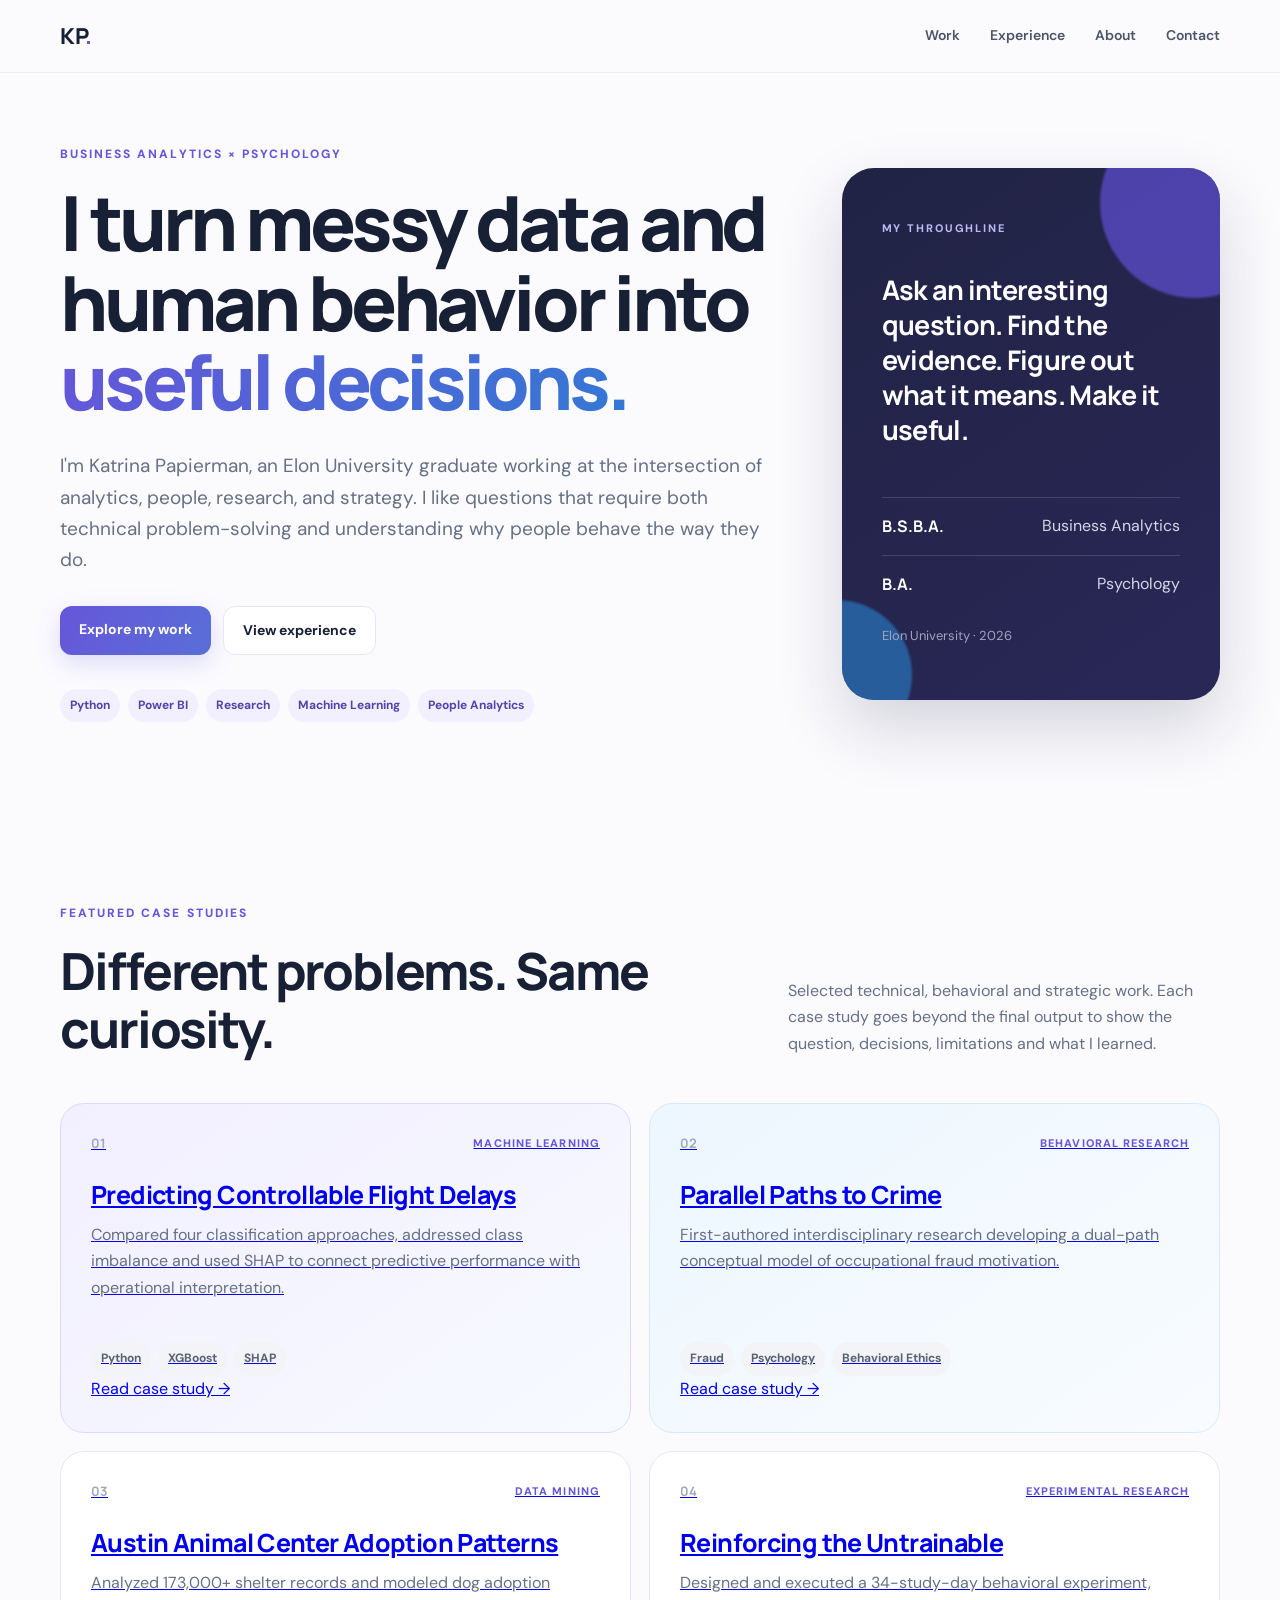
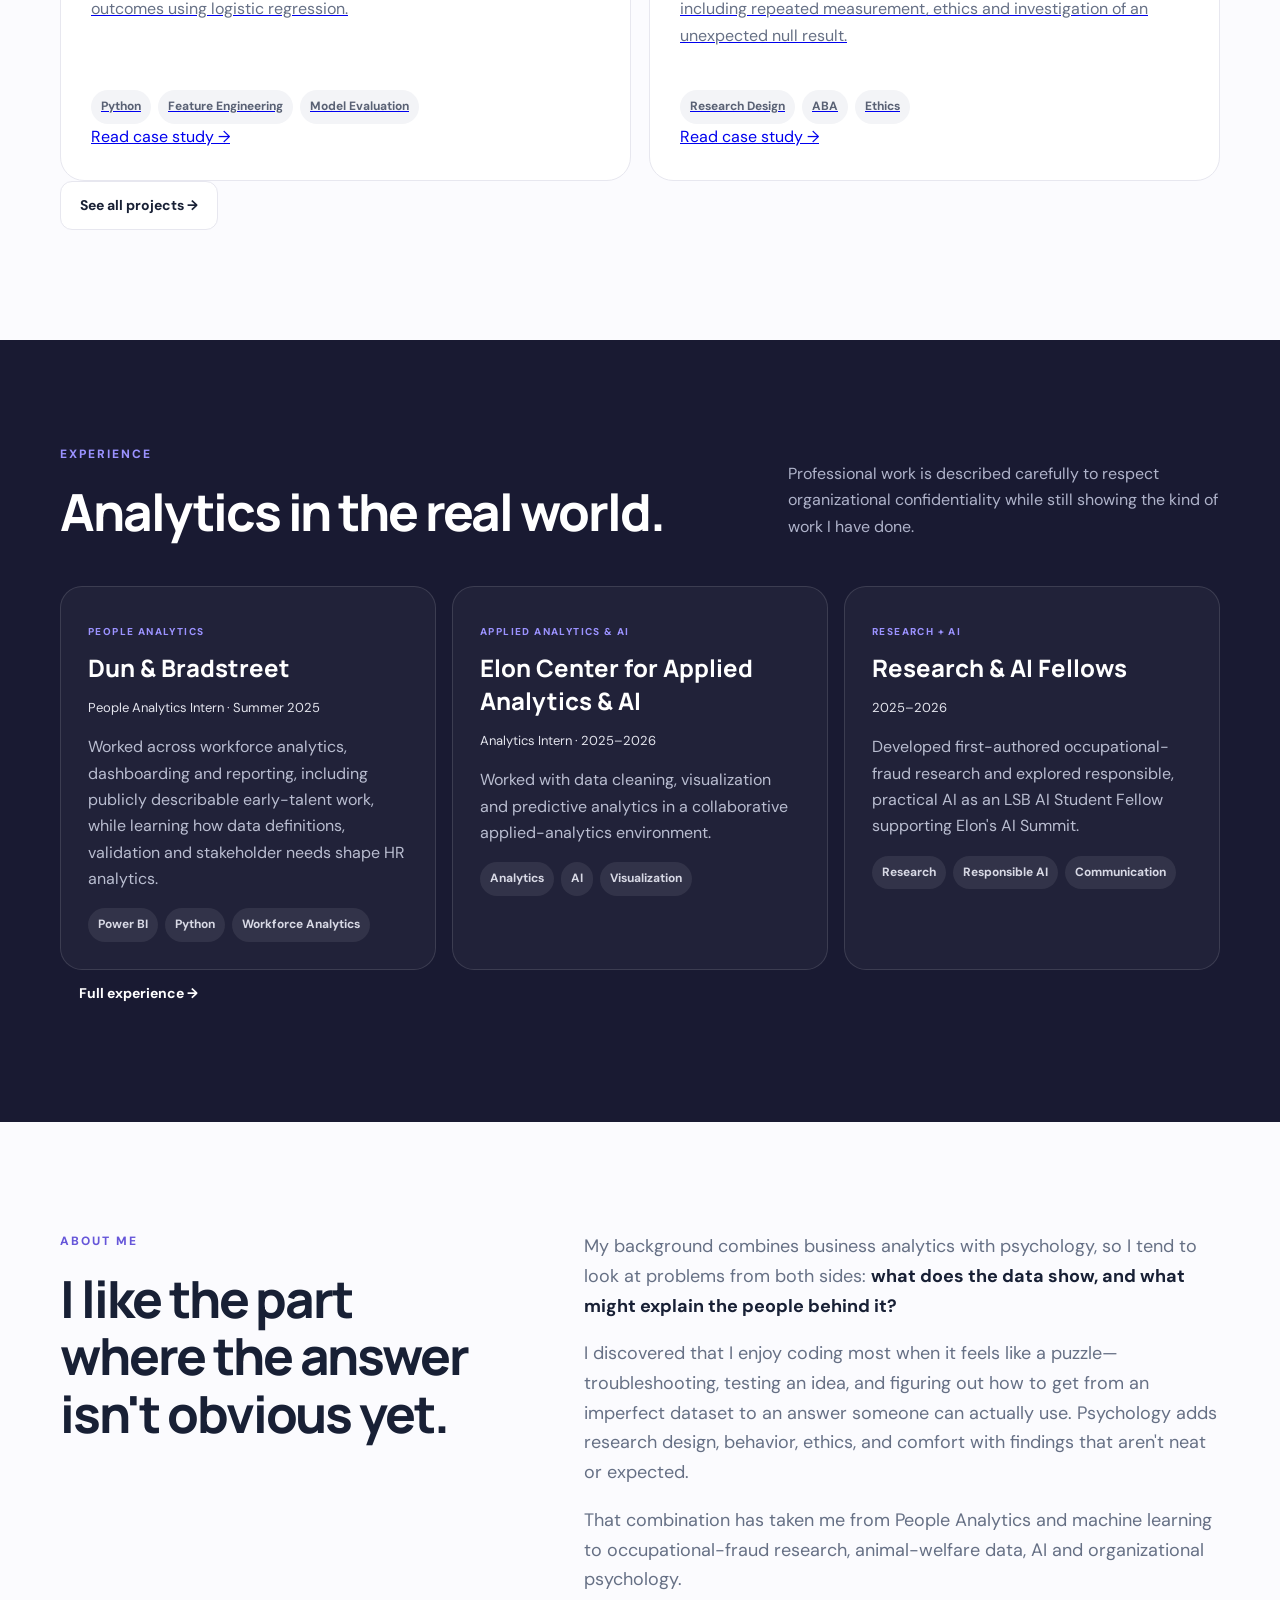
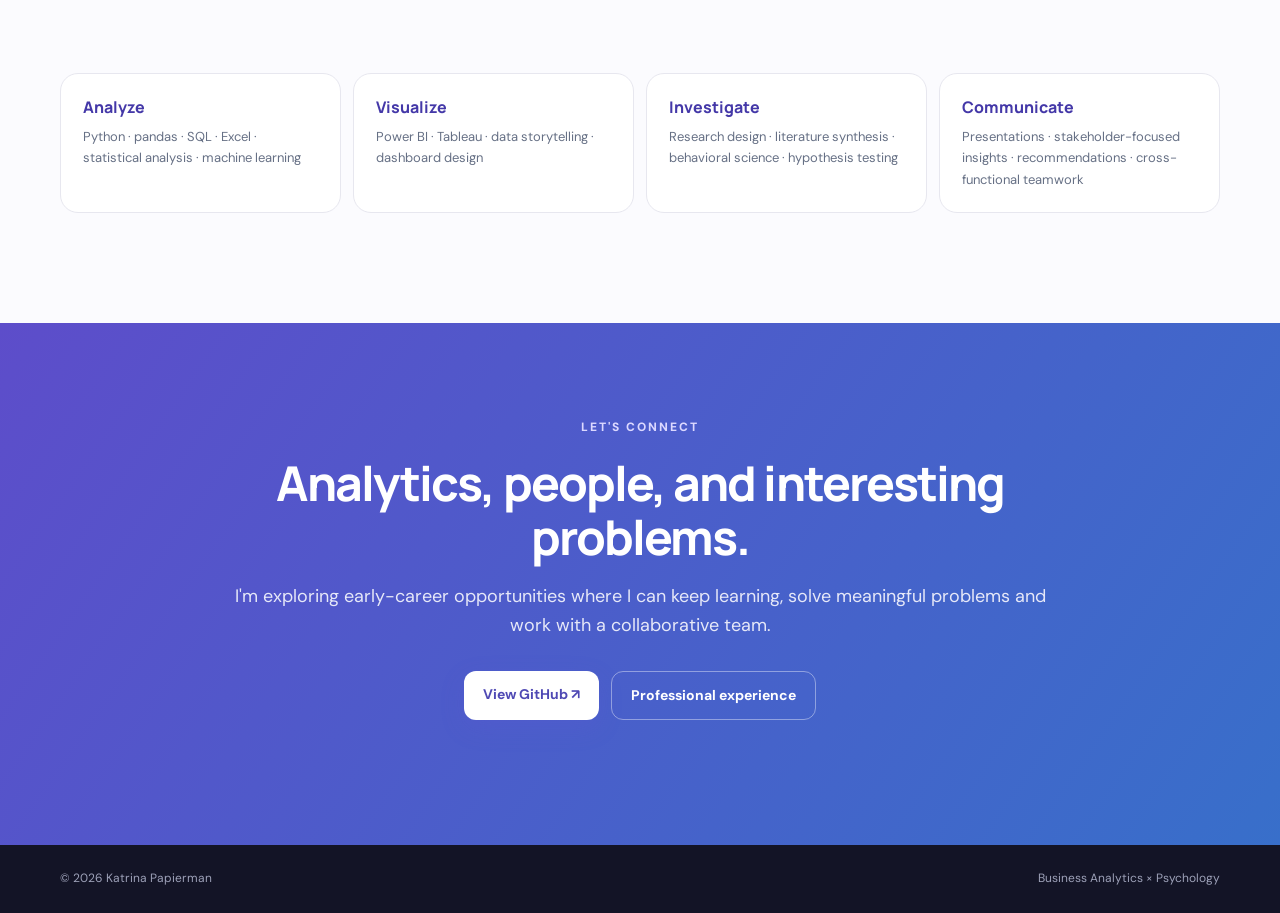
==== index.html @ 89ce7cbf "Connect homepage to full portfolio pages" ====
<!doctype html><html lang="en"><head><meta charset="utf-8"><meta name="viewport" content="width=device-width,initial-scale=1"><meta name="description" content="Katrina Papierman's professional portfolio: business analytics, psychology, people analytics, AI, research, and strategy."><title>Katrina Papierman | Business Analytics + Psychology</title><link rel="preconnect" href="https://fonts.googleapis.com"><link rel="preconnect" href="https://fonts.gstatic.com" crossorigin><link href="https://fonts.googleapis.com/css2?family=DM+Sans:wght@400;500;600;700&family=Manrope:wght@500;600;700;800&display=swap" rel="stylesheet"><link rel="stylesheet" href="styles.css"></head><body><header class="nav-wrap"><nav class="nav container"><a class="brand" href="#top">KP<span>.</span></a><div class="nav-links"><a href="work.html">Work</a><a href="experience.html">Experience</a><a href="#about">About</a><a href="#contact">Contact</a></div></nav></header><main id="top"><section class="hero container"><div class="hero-copy"><p class="eyebrow">BUSINESS ANALYTICS <span>×</span> PSYCHOLOGY</p><h1>I turn messy data and human behavior into <em>useful decisions.</em></h1><p class="hero-text">I'm Katrina Papierman, an Elon University graduate working at the intersection of analytics, people, research, and strategy. I like questions that require both technical problem-solving and understanding why people behave the way they do.</p><div class="hero-actions"><a class="button primary" href="work.html">Explore my work</a><a class="button ghost" href="experience.html">View experience</a></div><div class="quick-facts"><span>Python</span><span>Power BI</span><span>Research</span><span>Machine Learning</span><span>People Analytics</span></div></div><aside class="hero-card"><div class="orb orb-one"></div><div class="orb orb-two"></div><p class="card-kicker">MY THROUGHLINE</p><p class="card-quote">Ask an interesting question. Find the evidence. Figure out what it means. Make it useful.</p><div class="degree"><strong>B.S.B.A.</strong><span>Business Analytics</span></div><div class="degree"><strong>B.A.</strong><span>Psychology</span></div><p class="school">Elon University · 2026</p></aside></section>
<section class="section container" id="work"><div class="section-heading"><div><p class="eyebrow">FEATURED CASE STUDIES</p><h2>Different problems. Same curiosity.</h2></div><p>Selected technical, behavioral and strategic work. Each case study goes beyond the final output to show the question, decisions, limitations and what I learned.</p></div><div class="project-grid"><a class="project featured card-link" href="work.html#flight"><div class="project-top"><span class="project-no">01</span><span class="tag">Machine Learning</span></div><h3>Predicting Controllable Flight Delays</h3><p>Compared four classification approaches, addressed class imbalance and used SHAP to connect predictive performance with operational interpretation.</p><div class="chips"><span>Python</span><span>XGBoost</span><span>SHAP</span></div><span class="read-more">Read case study →</span></a><a class="project research card-link" href="work.html#fraud"><div class="project-top"><span class="project-no">02</span><span class="tag">Behavioral Research</span></div><h3>Parallel Paths to Crime</h3><p>First-authored interdisciplinary research developing a dual-path conceptual model of occupational fraud motivation.</p><div class="chips"><span>Fraud</span><span>Psychology</span><span>Behavioral Ethics</span></div><span class="read-more">Read case study →</span></a><a class="project card-link" href="work.html#animals"><div class="project-top"><span class="project-no">03</span><span class="tag">Data Mining</span></div><h3>Austin Animal Center Adoption Patterns</h3><p>Analyzed 173,000+ shelter records and modeled dog adoption outcomes using logistic regression.</p><div class="chips"><span>Python</span><span>Feature Engineering</span><span>Model Evaluation</span></div><span class="read-more">Read case study →</span></a><a class="project card-link" href="work.html#cat"><div class="project-top"><span class="project-no">04</span><span class="tag">Experimental Research</span></div><h3>Reinforcing the Untrainable</h3><p>Designed and executed a 34-study-day behavioral experiment, including repeated measurement, ethics and investigation of an unexpected null result.</p><div class="chips"><span>Research Design</span><span>ABA</span><span>Ethics</span></div><span class="read-more">Read case study →</span></a></div><div class="center-action"><a class="button ghost" href="work.html">See all projects →</a></div></section>
<section class="experience-band" id="experience"><div class="container"><div class="section-heading light"><div><p class="eyebrow">EXPERIENCE</p><h2>Analytics in the real world.</h2></div><p>Professional work is described carefully to respect organizational confidentiality while still showing the kind of work I have done.</p></div><div class="experience-grid"><article><p class="role-type">PEOPLE ANALYTICS</p><h3>Dun & Bradstreet</h3><p class="role">People Analytics Intern · Summer 2025</p><p>Worked across workforce analytics, dashboarding and reporting, including publicly describable early-talent work, while learning how data definitions, validation and stakeholder needs shape HR analytics.</p><div class="chips dark"><span>Power BI</span><span>Python</span><span>Workforce Analytics</span></div></article><article><p class="role-type">APPLIED ANALYTICS & AI</p><h3>Elon Center for Applied Analytics & AI</h3><p class="role">Analytics Intern · 2025–2026</p><p>Worked with data cleaning, visualization and predictive analytics in a collaborative applied-analytics environment.</p><div class="chips dark"><span>Analytics</span><span>AI</span><span>Visualization</span></div></article><article><p class="role-type">RESEARCH + AI</p><h3>Research & AI Fellows</h3><p class="role">2025–2026</p><p>Developed first-authored occupational-fraud research and explored responsible, practical AI as an LSB AI Student Fellow supporting Elon's AI Summit.</p><div class="chips dark"><span>Research</span><span>Responsible AI</span><span>Communication</span></div></article></div><div class="center-action"><a class="button light-button" href="experience.html">Full experience →</a></div></div></section>
<section class="section container" id="about"><div class="about-grid"><div><p class="eyebrow">ABOUT ME</p><h2>I like the part where the answer isn't obvious yet.</h2></div><div class="about-copy"><p>My background combines business analytics with psychology, so I tend to look at problems from both sides: <strong>what does the data show, and what might explain the people behind it?</strong></p><p>I discovered that I enjoy coding most when it feels like a puzzle—troubleshooting, testing an idea, and figuring out how to get from an imperfect dataset to an answer someone can actually use. Psychology adds research design, behavior, ethics, and comfort with findings that aren't neat or expected.</p><p>That combination has taken me from People Analytics and machine learning to occupational-fraud research, animal-welfare data, AI and organizational psychology.</p></div></div><div class="skills"><div><h4>Analyze</h4><p>Python · pandas · SQL · Excel · statistical analysis · machine learning</p></div><div><h4>Visualize</h4><p>Power BI · Tableau · data storytelling · dashboard design</p></div><div><h4>Investigate</h4><p>Research design · literature synthesis · behavioral science · hypothesis testing</p></div><div><h4>Communicate</h4><p>Presentations · stakeholder-focused insights · recommendations · cross-functional teamwork</p></div></div></section>
<section class="contact" id="contact"><div class="container contact-inner"><p class="eyebrow">LET'S CONNECT</p><h2>Analytics, people, and interesting problems.</h2><p>I'm exploring early-career opportunities where I can keep learning, solve meaningful problems and work with a collaborative team.</p><div class="hero-actions"><a class="button primary" href="https://github.com/kpapierman" target="_blank" rel="noreferrer">View GitHub ↗</a><a class="button ghost light-button" href="experience.html">Professional experience</a></div></div></section></main><footer><div class="container"><span>© 2026 Katrina Papierman</span><span>Business Analytics × Psychology</span></div></footer></body></html>
---- styles.css ----
:root{--ink:#182035;--muted:#667085;--purple:#6656d9;--purple-dark:#4438a8;--blue:#3478d4;--lav:#f2efff;--sky:#eef7ff;--paper:#fbfbfe;--line:#e7e7ef;--night:#191a32;--white:#fff;--radius:24px}*{box-sizing:border-box}html{scroll-behavior:smooth}body{margin:0;font-family:'DM Sans',sans-serif;color:var(--ink);background:var(--paper);line-height:1.65}.container{width:min(1160px,calc(100% - 48px));margin:auto}.nav-wrap{position:sticky;top:0;z-index:10;background:rgba(251,251,254,.88);backdrop-filter:blur(14px);border-bottom:1px solid rgba(231,231,239,.7)}.nav{height:72px;display:flex;align-items:center;justify-content:space-between}.brand{font:800 22px 'Manrope';text-decoration:none;color:var(--ink)}.brand span,.eyebrow span{color:var(--purple)}.nav-links{display:flex;gap:30px}.nav-links a{text-decoration:none;color:#4b5367;font-size:14px;font-weight:600}.nav-links a:hover{color:var(--purple)}.hero{min-height:690px;display:grid;grid-template-columns:1.5fr .8fr;gap:72px;align-items:center;padding-top:72px;padding-bottom:72px}.eyebrow{font-size:12px;letter-spacing:.17em;font-weight:800;color:var(--purple);margin:0 0 18px}.hero h1{font:800 clamp(44px,6vw,76px)/1.05 'Manrope';letter-spacing:-.055em;max-width:820px;margin:0}.hero h1 em{font-style:normal;background:linear-gradient(110deg,var(--purple),var(--blue));-webkit-background-clip:text;color:transparent}.hero-text{font-size:19px;color:var(--muted);max-width:720px;margin:28px 0}.hero-actions{display:flex;gap:12px;margin:30px 0}.button{display:inline-block;padding:12px 19px;border-radius:12px;text-decoration:none;font-weight:700;font-size:14px}.primary{background:linear-gradient(120deg,var(--purple),#596fd7);color:white;box-shadow:0 8px 24px rgba(102,86,217,.2)}.ghost{border:1px solid var(--line);color:var(--ink);background:white}.quick-facts{display:flex;flex-wrap:wrap;gap:8px;margin-top:34px}.quick-facts span,.chips span{font-size:12px;font-weight:700;padding:7px 10px;border-radius:999px;background:var(--lav);color:#5145a8}.hero-card{position:relative;overflow:hidden;background:linear-gradient(145deg,#202344,#2a2757);color:white;border-radius:32px;padding:40px;min-height:430px;box-shadow:0 28px 65px rgba(32,35,68,.18)}.orb{position:absolute;border-radius:50%;filter:blur(1px);opacity:.65}.orb-one{width:190px;height:190px;background:#6554df;right:-70px;top:-60px}.orb-two{width:150px;height:150px;background:#287bc3;left:-80px;bottom:-50px}.card-kicker{font-size:11px;letter-spacing:.17em;font-weight:800;color:#bbb8f2}.card-quote{position:relative;font:700 27px/1.3 'Manrope';letter-spacing:-.025em;margin:35px 0 50px}.degree{position:relative;border-top:1px solid rgba(255,255,255,.14);padding:15px 0;display:flex;justify-content:space-between;gap:16px}.degree strong{font-family:'Manrope'}.degree span{color:#d4d5e5}.school{position:relative;color:#9fa3bf;font-size:13px}.section{padding:110px 0}.section-heading{display:grid;grid-template-columns:1.2fr .8fr;gap:80px;align-items:end;margin-bottom:46px}.section-heading h2,.about-grid h2,.contact h2{font:750 clamp(34px,4vw,52px)/1.12 'Manrope';letter-spacing:-.04em;margin:0}.section-heading>p{color:var(--muted);margin:0}.project-grid{display:grid;grid-template-columns:repeat(2,1fr);gap:18px}.project{background:white;border:1px solid var(--line);border-radius:var(--radius);padding:30px;min-height:330px;display:flex;flex-direction:column;transition:.2s ease}.project:hover{transform:translateY(-3px);box-shadow:0 18px 45px rgba(32,35,68,.08)}.project.featured{background:linear-gradient(145deg,#f2efff,#f7faff);border-color:#ded8ff}.project.research{background:linear-gradient(145deg,#edf7ff,#f8fbff);border-color:#d8eafa}.project-top{display:flex;justify-content:space-between;align-items:center}.project-no{font:700 13px 'Manrope';color:#a3a8b6}.tag{font-size:11px;text-transform:uppercase;letter-spacing:.1em;font-weight:800;color:var(--purple)}.project h3{font:750 25px/1.2 'Manrope';letter-spacing:-.025em;margin:28px 0 12px}.project p{color:var(--muted);margin:0 0 20px}.chips{display:flex;flex-wrap:wrap;gap:7px;margin-top:auto}.chips span{background:#f3f4f7;color:#596174}.metric-row{display:flex;gap:40px;border-top:1px solid #ddd9f4;margin-top:24px;padding-top:20px}.metric-row div{display:flex;flex-direction:column}.metric-row strong{font:750 18px 'Manrope';color:var(--purple-dark)}.metric-row span,.project-note{font-size:12px!important}.project-note{margin-top:22px!important;color:#526c88!important}.experience-band{background:var(--night);color:white;padding:105px 0}.section-heading.light>p{color:#afb3ca}.section-heading.light .eyebrow{color:#9b92ff}.experience-grid{display:grid;grid-template-columns:repeat(3,1fr);gap:16px}.experience-grid article{border:1px solid rgba(255,255,255,.12);border-radius:22px;padding:27px;background:rgba(255,255,255,.035)}.experience-grid h3{font:750 24px 'Manrope';margin:4px 0}.experience-grid article>p:not(.role-type):not(.role){color:#b9bdd0}.role-type{font-size:10px;letter-spacing:.14em;color:#9b92ff;font-weight:800}.role{font-size:13px;color:#e3e4ed!important}.chips.dark span{background:rgba(255,255,255,.08);color:#d8d9e5}.about-grid{display:grid;grid-template-columns:.8fr 1.2fr;gap:100px}.about-copy{font-size:18px;color:var(--muted)}.about-copy p:first-child{margin-top:0}.about-copy strong{color:var(--ink)}.skills{display:grid;grid-template-columns:repeat(4,1fr);gap:12px;margin-top:60px}.skills div{background:white;border:1px solid var(--line);border-radius:18px;padding:22px}.skills h4{font:750 16px 'Manrope';margin:0 0 8px;color:var(--purple-dark)}.skills p{font-size:13px;color:var(--muted);margin:0}.contact{background:linear-gradient(125deg,#5d4dca,#386fca);color:white;text-align:center;padding:95px 0}.contact .eyebrow{color:#dcd8ff}.contact-inner{max-width:820px}.contact h2{font-size:48px}.contact p:not(.eyebrow){color:#e6e8f8;font-size:18px}.contact .hero-actions{justify-content:center}.contact .primary{background:white;color:#4f49b4}.light-button{background:transparent;border-color:rgba(255,255,255,.4);color:white}footer{background:#131426;color:#9da1b8;font-size:12px}footer .container{display:flex;justify-content:space-between;padding-top:24px;padding-bottom:24px}@media(max-width:850px){.hero{grid-template-columns:1fr;gap:30px}.hero-card{min-height:360px}.section-heading,.about-grid{grid-template-columns:1fr;gap:20px}.project-grid,.experience-grid{grid-template-columns:1fr}.skills{grid-template-columns:repeat(2,1fr)}}@media(max-width:560px){.container{width:min(100% - 28px,1160px)}.nav-links{gap:13px}.nav-links a:nth-child(2){display:none}.hero{padding-top:50px}.hero h1{font-size:45px}.hero-text{font-size:17px}.hero-card{padding:28px}.section{padding:75px 0}.skills{grid-template-columns:1fr}.contact h2{font-size:36px}.contact{padding:70px 0}footer .container{gap:15px;flex-direction:column}.hero-actions{flex-wrap:wrap}}
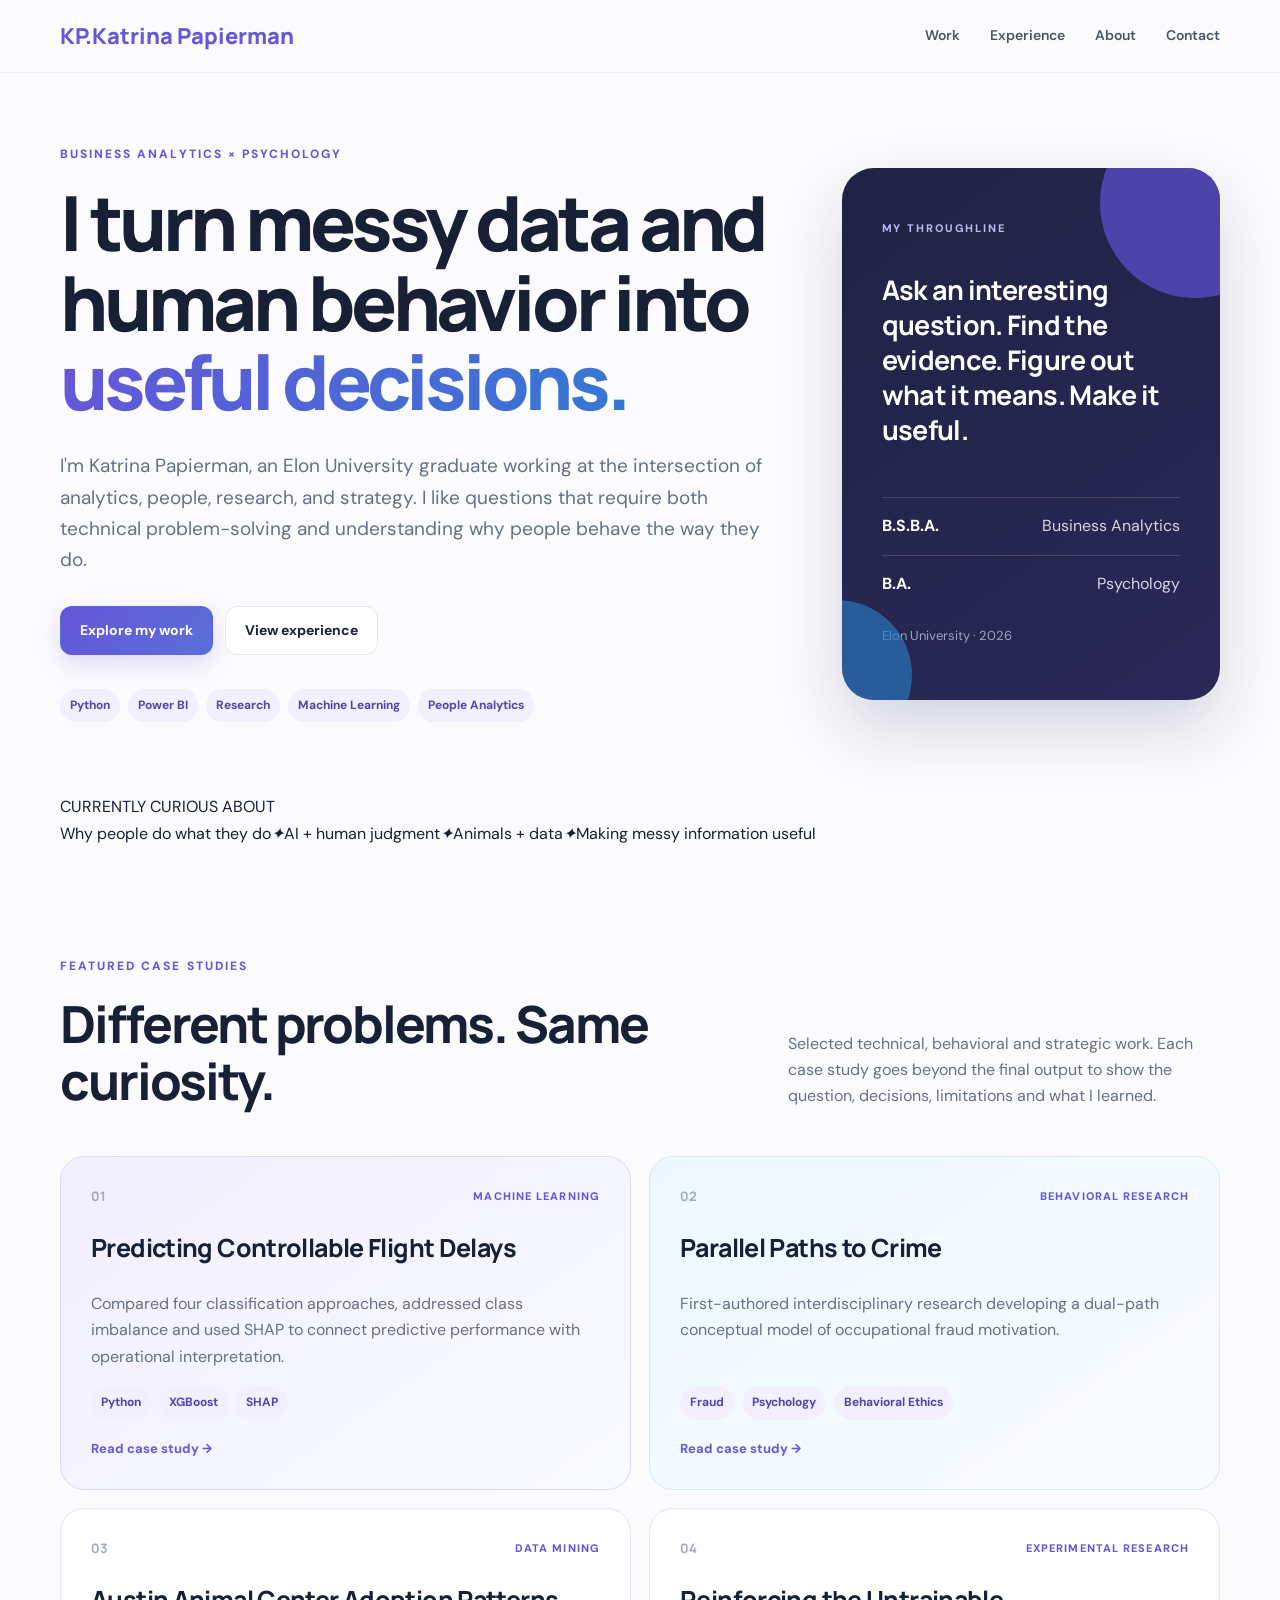
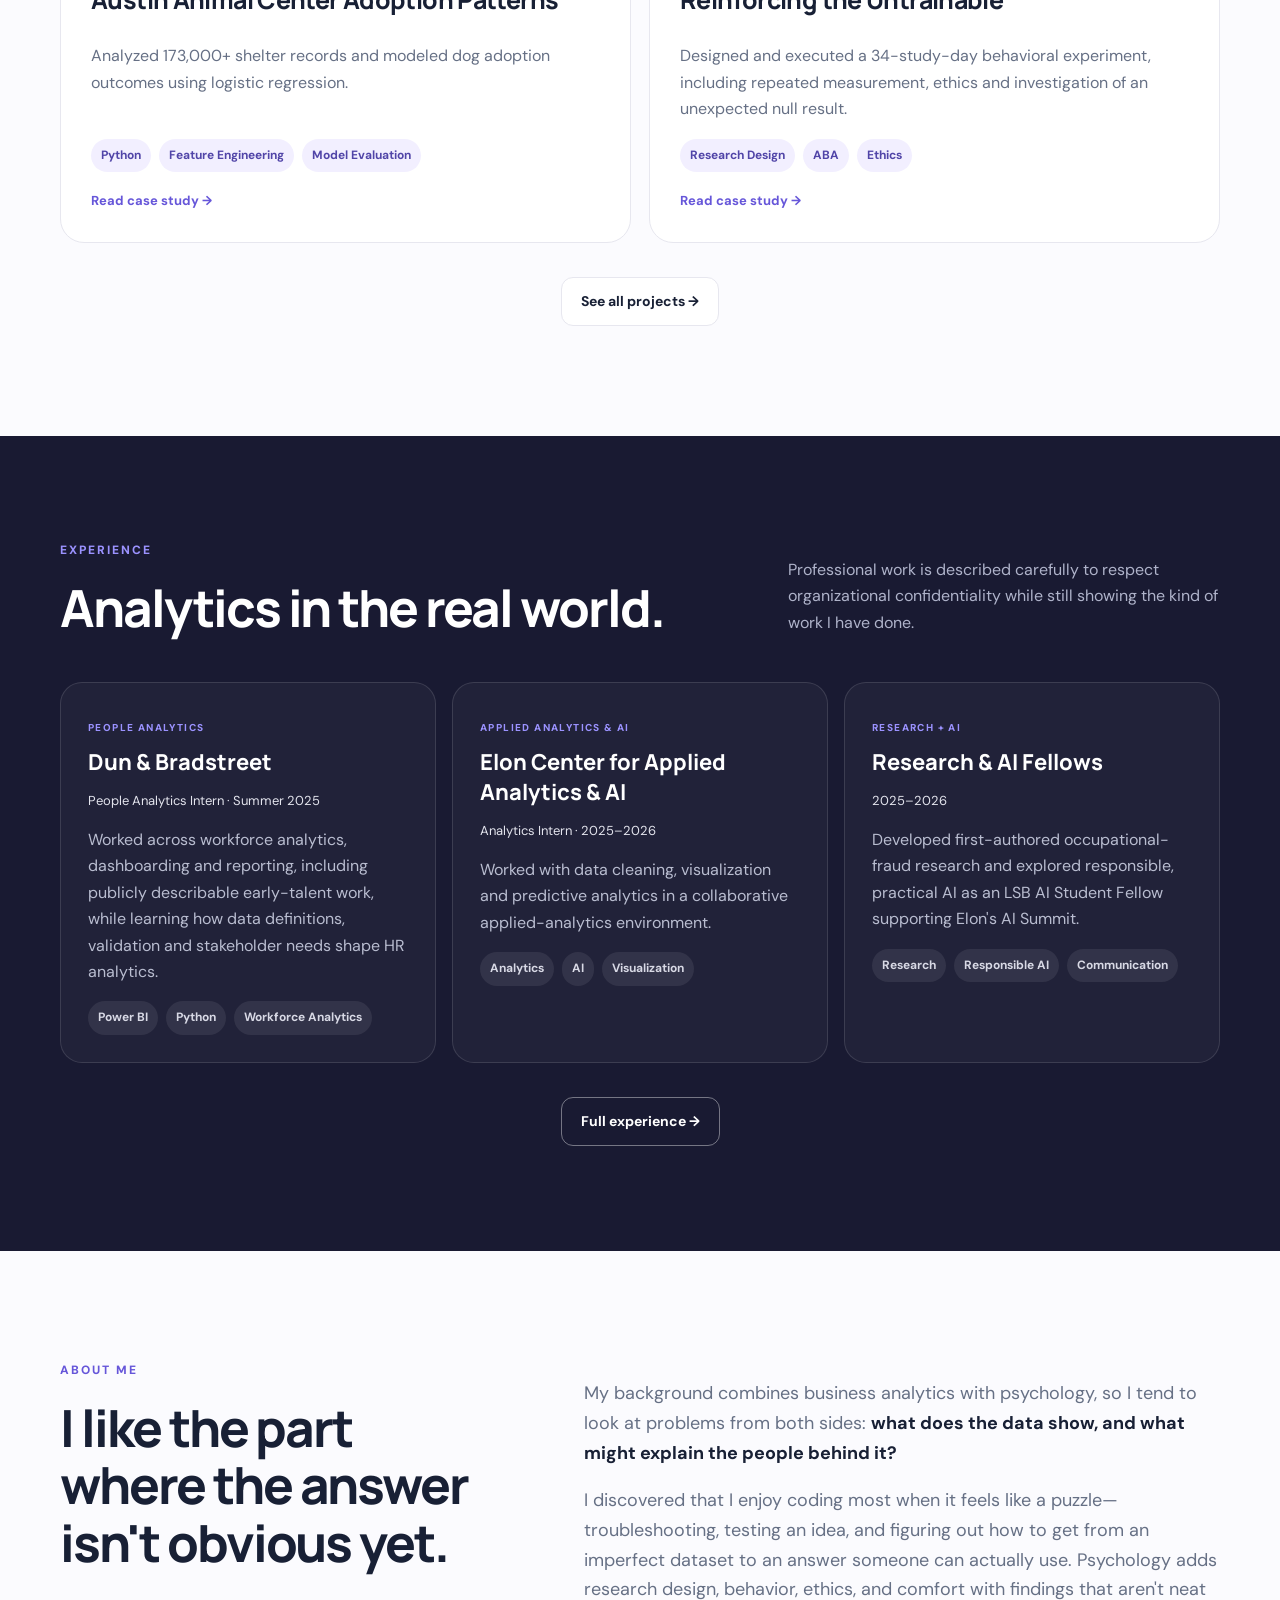
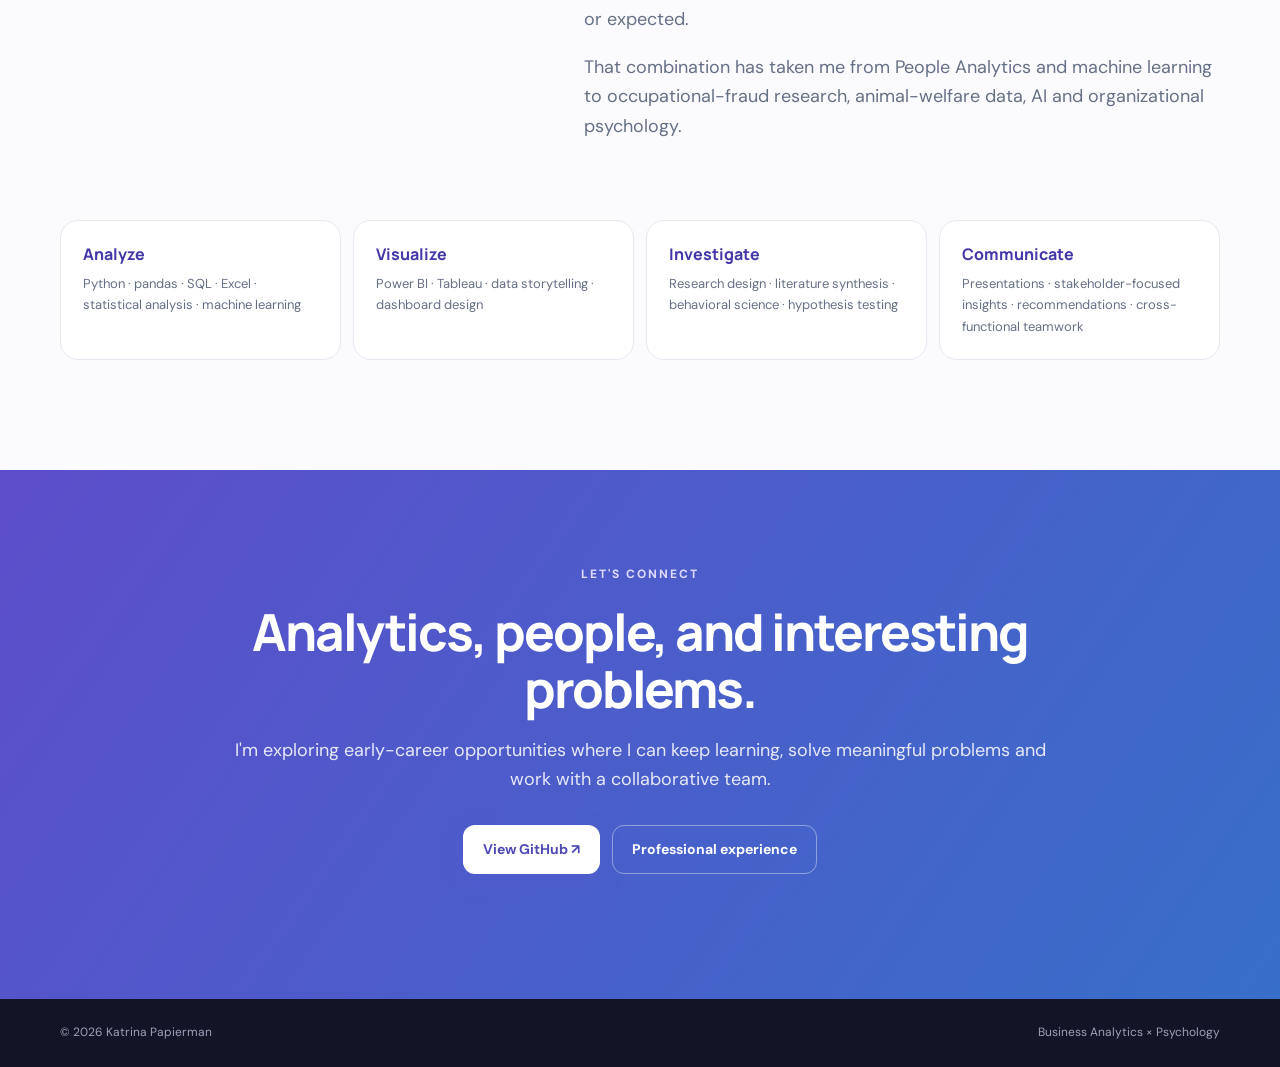
==== commit 25f5aebf: "Add name and more personality to homepage" ====
--- a/index.html
+++ b/index.html
@@ -1,4 +1,5 @@
-<!doctype html><html lang="en"><head><meta charset="utf-8"><meta name="viewport" content="width=device-width,initial-scale=1"><meta name="description" content="Katrina Papierman's professional portfolio: business analytics, psychology, people analytics, AI, research, and strategy."><title>Katrina Papierman | Business Analytics + Psychology</title><link rel="preconnect" href="https://fonts.googleapis.com"><link rel="preconnect" href="https://fonts.gstatic.com" crossorigin><link href="https://fonts.googleapis.com/css2?family=DM+Sans:wght@400;500;600;700&family=Manrope:wght@500;600;700;800&display=swap" rel="stylesheet"><link rel="stylesheet" href="styles.css"></head><body><header class="nav-wrap"><nav class="nav container"><a class="brand" href="#top">KP<span>.</span></a><div class="nav-links"><a href="work.html">Work</a><a href="experience.html">Experience</a><a href="#about">About</a><a href="#contact">Contact</a></div></nav></header><main id="top"><section class="hero container"><div class="hero-copy"><p class="eyebrow">BUSINESS ANALYTICS <span>×</span> PSYCHOLOGY</p><h1>I turn messy data and human behavior into <em>useful decisions.</em></h1><p class="hero-text">I'm Katrina Papierman, an Elon University graduate working at the intersection of analytics, people, research, and strategy. I like questions that require both technical problem-solving and understanding why people behave the way they do.</p><div class="hero-actions"><a class="button primary" href="work.html">Explore my work</a><a class="button ghost" href="experience.html">View experience</a></div><div class="quick-facts"><span>Python</span><span>Power BI</span><span>Research</span><span>Machine Learning</span><span>People Analytics</span></div></div><aside class="hero-card"><div class="orb orb-one"></div><div class="orb orb-two"></div><p class="card-kicker">MY THROUGHLINE</p><p class="card-quote">Ask an interesting question. Find the evidence. Figure out what it means. Make it useful.</p><div class="degree"><strong>B.S.B.A.</strong><span>Business Analytics</span></div><div class="degree"><strong>B.A.</strong><span>Psychology</span></div><p class="school">Elon University · 2026</p></aside></section>
+<!doctype html><html lang="en"><head><meta charset="utf-8"><meta name="viewport" content="width=device-width,initial-scale=1"><meta name="description" content="Katrina Papierman's professional portfolio: business analytics, psychology, people analytics, AI, research, and strategy."><title>Katrina Papierman | Business Analytics + Psychology</title><link rel="preconnect" href="https://fonts.googleapis.com"><link rel="preconnect" href="https://fonts.gstatic.com" crossorigin><link href="https://fonts.googleapis.com/css2?family=DM+Sans:wght@400;500;600;700&family=Manrope:wght@500;600;700;800&display=swap" rel="stylesheet"><link rel="stylesheet" href="styles.css"></head><body><header class="nav-wrap"><nav class="nav container"><a class="brand name-brand" href="#top"><span class="brand-mark">KP.</span><span class="brand-name">Katrina Papierman</span></a><div class="nav-links"><a href="work.html">Work</a><a href="experience.html">Experience</a><a href="#about">About</a><a href="#contact">Contact</a></div></nav></header><main id="top"><section class="hero container"><div class="hero-copy"><p class="eyebrow">BUSINESS ANALYTICS <span>×</span> PSYCHOLOGY</p><h1>I turn messy data and human behavior into <em>useful decisions.</em></h1><p class="hero-text">I'm Katrina Papierman, an Elon University graduate working at the intersection of analytics, people, research, and strategy. I like questions that require both technical problem-solving and understanding why people behave the way they do.</p><div class="hero-actions"><a class="button primary" href="work.html">Explore my work</a><a class="button ghost" href="experience.html">View experience</a></div><div class="quick-facts"><span>Python</span><span>Power BI</span><span>Research</span><span>Machine Learning</span><span>People Analytics</span></div></div><aside class="hero-card"><div class="orb orb-one"></div><div class="orb orb-two"></div><p class="card-kicker">MY THROUGHLINE</p><p class="card-quote">Ask an interesting question. Find the evidence. Figure out what it means. Make it useful.</p><div class="degree"><strong>B.S.B.A.</strong><span>Business Analytics</span></div><div class="degree"><strong>B.A.</strong><span>Psychology</span></div><p class="school">Elon University · 2026</p></aside></section>
+<section class="curiosity-strip"><div class="container"><span class="curiosity-label">CURRENTLY CURIOUS ABOUT</span><div class="curiosity-items"><span>Why people do what they do</span><i>✦</i><span>AI + human judgment</span><i>✦</i><span>Animals + data</span><i>✦</i><span>Making messy information useful</span></div></div></section>
 <section class="section container" id="work"><div class="section-heading"><div><p class="eyebrow">FEATURED CASE STUDIES</p><h2>Different problems. Same curiosity.</h2></div><p>Selected technical, behavioral and strategic work. Each case study goes beyond the final output to show the question, decisions, limitations and what I learned.</p></div><div class="project-grid"><a class="project featured card-link" href="work.html#flight"><div class="project-top"><span class="project-no">01</span><span class="tag">Machine Learning</span></div><h3>Predicting Controllable Flight Delays</h3><p>Compared four classification approaches, addressed class imbalance and used SHAP to connect predictive performance with operational interpretation.</p><div class="chips"><span>Python</span><span>XGBoost</span><span>SHAP</span></div><span class="read-more">Read case study →</span></a><a class="project research card-link" href="work.html#fraud"><div class="project-top"><span class="project-no">02</span><span class="tag">Behavioral Research</span></div><h3>Parallel Paths to Crime</h3><p>First-authored interdisciplinary research developing a dual-path conceptual model of occupational fraud motivation.</p><div class="chips"><span>Fraud</span><span>Psychology</span><span>Behavioral Ethics</span></div><span class="read-more">Read case study →</span></a><a class="project card-link" href="work.html#animals"><div class="project-top"><span class="project-no">03</span><span class="tag">Data Mining</span></div><h3>Austin Animal Center Adoption Patterns</h3><p>Analyzed 173,000+ shelter records and modeled dog adoption outcomes using logistic regression.</p><div class="chips"><span>Python</span><span>Feature Engineering</span><span>Model Evaluation</span></div><span class="read-more">Read case study →</span></a><a class="project card-link" href="work.html#cat"><div class="project-top"><span class="project-no">04</span><span class="tag">Experimental Research</span></div><h3>Reinforcing the Untrainable</h3><p>Designed and executed a 34-study-day behavioral experiment, including repeated measurement, ethics and investigation of an unexpected null result.</p><div class="chips"><span>Research Design</span><span>ABA</span><span>Ethics</span></div><span class="read-more">Read case study →</span></a></div><div class="center-action"><a class="button ghost" href="work.html">See all projects →</a></div></section>
 <section class="experience-band" id="experience"><div class="container"><div class="section-heading light"><div><p class="eyebrow">EXPERIENCE</p><h2>Analytics in the real world.</h2></div><p>Professional work is described carefully to respect organizational confidentiality while still showing the kind of work I have done.</p></div><div class="experience-grid"><article><p class="role-type">PEOPLE ANALYTICS</p><h3>Dun & Bradstreet</h3><p class="role">People Analytics Intern · Summer 2025</p><p>Worked across workforce analytics, dashboarding and reporting, including publicly describable early-talent work, while learning how data definitions, validation and stakeholder needs shape HR analytics.</p><div class="chips dark"><span>Power BI</span><span>Python</span><span>Workforce Analytics</span></div></article><article><p class="role-type">APPLIED ANALYTICS & AI</p><h3>Elon Center for Applied Analytics & AI</h3><p class="role">Analytics Intern · 2025–2026</p><p>Worked with data cleaning, visualization and predictive analytics in a collaborative applied-analytics environment.</p><div class="chips dark"><span>Analytics</span><span>AI</span><span>Visualization</span></div></article><article><p class="role-type">RESEARCH + AI</p><h3>Research & AI Fellows</h3><p class="role">2025–2026</p><p>Developed first-authored occupational-fraud research and explored responsible, practical AI as an LSB AI Student Fellow supporting Elon's AI Summit.</p><div class="chips dark"><span>Research</span><span>Responsible AI</span><span>Communication</span></div></article></div><div class="center-action"><a class="button light-button" href="experience.html">Full experience →</a></div></div></section>
 <section class="section container" id="about"><div class="about-grid"><div><p class="eyebrow">ABOUT ME</p><h2>I like the part where the answer isn't obvious yet.</h2></div><div class="about-copy"><p>My background combines business analytics with psychology, so I tend to look at problems from both sides: <strong>what does the data show, and what might explain the people behind it?</strong></p><p>I discovered that I enjoy coding most when it feels like a puzzle—troubleshooting, testing an idea, and figuring out how to get from an imperfect dataset to an answer someone can actually use. Psychology adds research design, behavior, ethics, and comfort with findings that aren't neat or expected.</p><p>That combination has taken me from People Analytics and machine learning to occupational-fraud research, animal-welfare data, AI and organizational psychology.</p></div></div><div class="skills"><div><h4>Analyze</h4><p>Python · pandas · SQL · Excel · statistical analysis · machine learning</p></div><div><h4>Visualize</h4><p>Power BI · Tableau · data storytelling · dashboard design</p></div><div><h4>Investigate</h4><p>Research design · literature synthesis · behavioral science · hypothesis testing</p></div><div><h4>Communicate</h4><p>Presentations · stakeholder-focused insights · recommendations · cross-functional teamwork</p></div></div></section>
--- a/styles.css
+++ b/styles.css
@@ -1 +1 @@
-:root{--ink:#182035;--muted:#667085;--purple:#6656d9;--purple-dark:#4438a8;--blue:#3478d4;--lav:#f2efff;--sky:#eef7ff;--paper:#fbfbfe;--line:#e7e7ef;--night:#191a32;--white:#fff;--radius:24px}*{box-sizing:border-box}html{scroll-behavior:smooth}body{margin:0;font-family:'DM Sans',sans-serif;color:var(--ink);background:var(--paper);line-height:1.65}.container{width:min(1160px,calc(100% - 48px));margin:auto}.nav-wrap{position:sticky;top:0;z-index:10;background:rgba(251,251,254,.88);backdrop-filter:blur(14px);border-bottom:1px solid rgba(231,231,239,.7)}.nav{height:72px;display:flex;align-items:center;justify-content:space-between}.brand{font:800 22px 'Manrope';text-decoration:none;color:var(--ink)}.brand span,.eyebrow span{color:var(--purple)}.nav-links{display:flex;gap:30px}.nav-links a{text-decoration:none;color:#4b5367;font-size:14px;font-weight:600}.nav-links a:hover{color:var(--purple)}.hero{min-height:690px;display:grid;grid-template-columns:1.5fr .8fr;gap:72px;align-items:center;padding-top:72px;padding-bottom:72px}.eyebrow{font-size:12px;letter-spacing:.17em;font-weight:800;color:var(--purple);margin:0 0 18px}.hero h1{font:800 clamp(44px,6vw,76px)/1.05 'Manrope';letter-spacing:-.055em;max-width:820px;margin:0}.hero h1 em{font-style:normal;background:linear-gradient(110deg,var(--purple),var(--blue));-webkit-background-clip:text;color:transparent}.hero-text{font-size:19px;color:var(--muted);max-width:720px;margin:28px 0}.hero-actions{display:flex;gap:12px;margin:30px 0}.button{display:inline-block;padding:12px 19px;border-radius:12px;text-decoration:none;font-weight:700;font-size:14px}.primary{background:linear-gradient(120deg,var(--purple),#596fd7);color:white;box-shadow:0 8px 24px rgba(102,86,217,.2)}.ghost{border:1px solid var(--line);color:var(--ink);background:white}.quick-facts{display:flex;flex-wrap:wrap;gap:8px;margin-top:34px}.quick-facts span,.chips span{font-size:12px;font-weight:700;padding:7px 10px;border-radius:999px;background:var(--lav);color:#5145a8}.hero-card{position:relative;overflow:hidden;background:linear-gradient(145deg,#202344,#2a2757);color:white;border-radius:32px;padding:40px;min-height:430px;box-shadow:0 28px 65px rgba(32,35,68,.18)}.orb{position:absolute;border-radius:50%;filter:blur(1px);opacity:.65}.orb-one{width:190px;height:190px;background:#6554df;right:-70px;top:-60px}.orb-two{width:150px;height:150px;background:#287bc3;left:-80px;bottom:-50px}.card-kicker{font-size:11px;letter-spacing:.17em;font-weight:800;color:#bbb8f2}.card-quote{position:relative;font:700 27px/1.3 'Manrope';letter-spacing:-.025em;margin:35px 0 50px}.degree{position:relative;border-top:1px solid rgba(255,255,255,.14);padding:15px 0;display:flex;justify-content:space-between;gap:16px}.degree strong{font-family:'Manrope'}.degree span{color:#d4d5e5}.school{position:relative;color:#9fa3bf;font-size:13px}.section{padding:110px 0}.section-heading{display:grid;grid-template-columns:1.2fr .8fr;gap:80px;align-items:end;margin-bottom:46px}.section-heading h2,.about-grid h2,.contact h2{font:750 clamp(34px,4vw,52px)/1.12 'Manrope';letter-spacing:-.04em;margin:0}.section-heading>p{color:var(--muted);margin:0}.project-grid{display:grid;grid-template-columns:repeat(2,1fr);gap:18px}.project{background:white;border:1px solid var(--line);border-radius:var(--radius);padding:30px;min-height:330px;display:flex;flex-direction:column;transition:.2s ease}.project:hover{transform:translateY(-3px);box-shadow:0 18px 45px rgba(32,35,68,.08)}.project.featured{background:linear-gradient(145deg,#f2efff,#f7faff);border-color:#ded8ff}.project.research{background:linear-gradient(145deg,#edf7ff,#f8fbff);border-color:#d8eafa}.project-top{display:flex;justify-content:space-between;align-items:center}.project-no{font:700 13px 'Manrope';color:#a3a8b6}.tag{font-size:11px;text-transform:uppercase;letter-spacing:.1em;font-weight:800;color:var(--purple)}.project h3{font:750 25px/1.2 'Manrope';letter-spacing:-.025em;margin:28px 0 12px}.project p{color:var(--muted);margin:0 0 20px}.chips{display:flex;flex-wrap:wrap;gap:7px;margin-top:auto}.chips span{background:#f3f4f7;color:#596174}.metric-row{display:flex;gap:40px;border-top:1px solid #ddd9f4;margin-top:24px;padding-top:20px}.metric-row div{display:flex;flex-direction:column}.metric-row strong{font:750 18px 'Manrope';color:var(--purple-dark)}.metric-row span,.project-note{font-size:12px!important}.project-note{margin-top:22px!important;color:#526c88!important}.experience-band{background:var(--night);color:white;padding:105px 0}.section-heading.light>p{color:#afb3ca}.section-heading.light .eyebrow{color:#9b92ff}.experience-grid{display:grid;grid-template-columns:repeat(3,1fr);gap:16px}.experience-grid article{border:1px solid rgba(255,255,255,.12);border-radius:22px;padding:27px;background:rgba(255,255,255,.035)}.experience-grid h3{font:750 24px 'Manrope';margin:4px 0}.experience-grid article>p:not(.role-type):not(.role){color:#b9bdd0}.role-type{font-size:10px;letter-spacing:.14em;color:#9b92ff;font-weight:800}.role{font-size:13px;color:#e3e4ed!important}.chips.dark span{background:rgba(255,255,255,.08);color:#d8d9e5}.about-grid{display:grid;grid-template-columns:.8fr 1.2fr;gap:100px}.about-copy{font-size:18px;color:var(--muted)}.about-copy p:first-child{margin-top:0}.about-copy strong{color:var(--ink)}.skills{display:grid;grid-template-columns:repeat(4,1fr);gap:12px;margin-top:60px}.skills div{background:white;border:1px solid var(--line);border-radius:18px;padding:22px}.skills h4{font:750 16px 'Manrope';margin:0 0 8px;color:var(--purple-dark)}.skills p{font-size:13px;color:var(--muted);margin:0}.contact{background:linear-gradient(125deg,#5d4dca,#386fca);color:white;text-align:center;padding:95px 0}.contact .eyebrow{color:#dcd8ff}.contact-inner{max-width:820px}.contact h2{font-size:48px}.contact p:not(.eyebrow){color:#e6e8f8;font-size:18px}.contact .hero-actions{justify-content:center}.contact .primary{background:white;color:#4f49b4}.light-button{background:transparent;border-color:rgba(255,255,255,.4);color:white}footer{background:#131426;color:#9da1b8;font-size:12px}footer .container{display:flex;justify-content:space-between;padding-top:24px;padding-bottom:24px}@media(max-width:850px){.hero{grid-template-columns:1fr;gap:30px}.hero-card{min-height:360px}.section-heading,.about-grid{grid-template-columns:1fr;gap:20px}.project-grid,.experience-grid{grid-template-columns:1fr}.skills{grid-template-columns:repeat(2,1fr)}}@media(max-width:560px){.container{width:min(100% - 28px,1160px)}.nav-links{gap:13px}.nav-links a:nth-child(2){display:none}.hero{padding-top:50px}.hero h1{font-size:45px}.hero-text{font-size:17px}.hero-card{padding:28px}.section{padding:75px 0}.skills{grid-template-columns:1fr}.contact h2{font-size:36px}.contact{padding:70px 0}footer .container{gap:15px;flex-direction:column}.hero-actions{flex-wrap:wrap}}+:root{--ink:#182035;--muted:#667085;--purple:#6656d9;--purple-dark:#4438a8;--blue:#3478d4;--lav:#f2efff;--paper:#fbfbfe;--line:#e7e7ef;--night:#191a32;--white:#fff;--radius:24px}*{box-sizing:border-box}html{scroll-behavior:smooth}body{margin:0;font-family:'DM Sans',sans-serif;color:var(--ink);background:var(--paper);line-height:1.65}.container{width:min(1160px,calc(100% - 48px));margin:auto}.nav-wrap{position:sticky;top:0;z-index:10;background:rgba(251,251,254,.9);backdrop-filter:blur(14px);border-bottom:1px solid rgba(231,231,239,.7)}.nav{height:72px;display:flex;align-items:center;justify-content:space-between}.brand{font:800 22px 'Manrope';text-decoration:none;color:var(--ink)}.brand span{color:var(--purple)}.nav-links{display:flex;gap:30px}.nav-links a{color:#4b5367;text-decoration:none;font-size:14px;font-weight:600}.nav-links a:hover,.text-link{color:var(--purple)}.hero{min-height:690px;display:grid;grid-template-columns:1.5fr .8fr;gap:72px;align-items:center;padding:72px 0}.eyebrow{font-size:12px;letter-spacing:.17em;font-weight:800;color:var(--purple);margin:0 0 18px}.hero h1,.page-hero h1{font:800 clamp(44px,6vw,76px)/1.05 'Manrope';letter-spacing:-.055em;margin:0}.hero h1 em,.page-hero h1 em{font-style:normal;background:linear-gradient(110deg,var(--purple),var(--blue));-webkit-background-clip:text;color:transparent}.hero-text,.page-hero>p:last-child{font-size:19px;color:var(--muted);max-width:760px;margin:28px 0}.hero-actions{display:flex;gap:12px;margin:30px 0}.button{display:inline-block;padding:12px 19px;border-radius:12px;text-decoration:none;font-weight:700;font-size:14px;border:1px solid transparent}.primary{background:linear-gradient(120deg,var(--purple),#596fd7);color:white;box-shadow:0 8px 24px rgba(102,86,217,.2)}.ghost{border-color:var(--line);color:var(--ink);background:white}.quick-facts,.chips{display:flex;flex-wrap:wrap;gap:8px}.quick-facts{margin-top:34px}.quick-facts span,.chips span{font-size:12px;font-weight:700;padding:7px 10px;border-radius:999px;background:var(--lav);color:#5145a8}.hero-card{position:relative;overflow:hidden;background:linear-gradient(145deg,#202344,#2a2757);color:white;border-radius:32px;padding:40px;min-height:430px;box-shadow:0 28px 65px rgba(32,35,68,.18)}.orb{position:absolute;border-radius:50%;opacity:.65}.orb-one{width:190px;height:190px;background:#6554df;right:-70px;top:-60px}.orb-two{width:150px;height:150px;background:#287bc3;left:-80px;bottom:-50px}.card-kicker{font-size:11px;letter-spacing:.17em;font-weight:800;color:#bbb8f2}.card-quote{position:relative;font:700 27px/1.3 'Manrope';letter-spacing:-.025em;margin:35px 0 50px}.degree{position:relative;border-top:1px solid rgba(255,255,255,.14);padding:15px 0;display:flex;justify-content:space-between}.degree span{color:#d4d5e5}.school{color:#9fa3bf;font-size:13px}.section{padding:110px 0}.section-heading{display:grid;grid-template-columns:1.2fr .8fr;gap:80px;align-items:end;margin-bottom:46px}.section-heading h2,.about-grid h2,.contact h2{font:750 clamp(34px,4vw,52px)/1.12 'Manrope';letter-spacing:-.04em;margin:0}.section-heading>p{color:var(--muted);margin:0}.project-grid{display:grid;grid-template-columns:repeat(2,1fr);gap:18px}.project{background:white;border:1px solid var(--line);border-radius:var(--radius);padding:30px;min-height:330px;display:flex;flex-direction:column;transition:.2s ease}.card-link{text-decoration:none;color:inherit}.project:hover{transform:translateY(-3px);box-shadow:0 18px 45px rgba(32,35,68,.08)}.project.featured{background:linear-gradient(145deg,#f2efff,#f7faff);border-color:#ded8ff}.project.research{background:linear-gradient(145deg,#edf7ff,#f8fbff);border-color:#d8eafa}.project-top{display:flex;justify-content:space-between}.project-no{font:700 13px 'Manrope';color:#a3a8b6}.tag{font-size:11px;text-transform:uppercase;letter-spacing:.1em;font-weight:800;color:var(--purple)}.project h3{font:750 25px/1.2 'Manrope';letter-spacing:-.025em;margin:28px 0 12px}.project p{color:var(--muted)}.project .chips{margin-top:auto}.read-more{font-size:13px;font-weight:700;color:var(--purple);margin-top:18px}.center-action{text-align:center;margin-top:34px}.experience-band,.additional-work{background:var(--night);color:white;padding:105px 0}.section-heading.light>p{color:#afb3ca}.section-heading.light .eyebrow{color:#9b92ff}.experience-grid{display:grid;grid-template-columns:repeat(3,1fr);gap:16px}.experience-grid article,.mini-grid article{border:1px solid rgba(255,255,255,.12);border-radius:22px;padding:27px;background:rgba(255,255,255,.035)}.experience-grid h3,.mini-grid h3{font:750 22px 'Manrope';margin:4px 0}.experience-grid article>p:not(.role-type):not(.role),.mini-grid p{color:#b9bdd0}.role-type,.mini-grid article>span{font-size:10px;letter-spacing:.14em;color:#9b92ff;font-weight:800;text-transform:uppercase}.role{font-size:13px;color:#e3e4ed!important}.chips.dark span{background:rgba(255,255,255,.08);color:#d8d9e5}.light-button{background:transparent;border-color:rgba(255,255,255,.4);color:white}.about-grid{display:grid;grid-template-columns:.8fr 1.2fr;gap:100px}.about-copy{font-size:18px;color:var(--muted)}.about-copy strong{color:var(--ink)}.skills{display:grid;grid-template-columns:repeat(4,1fr);gap:12px;margin-top:60px}.skills div{background:white;border:1px solid var(--line);border-radius:18px;padding:22px}.skills h4{font:750 16px 'Manrope';margin:0 0 8px;color:var(--purple-dark)}.skills p{font-size:13px;color:var(--muted);margin:0}.contact{background:linear-gradient(125deg,#5d4dca,#386fca);color:white;text-align:center;padding:95px 0}.contact .eyebrow{color:#dcd8ff}.contact-inner{max-width:820px}.contact p:not(.eyebrow){color:#e6e8f8;font-size:18px}.contact .hero-actions{justify-content:center}.contact .primary{background:white;color:#4f49b4}footer{background:#131426;color:#9da1b8;font-size:12px}footer .container{display:flex;justify-content:space-between;padding:24px 0}footer a{color:#b9bdd0;text-decoration:none}.page-hero{padding:105px 0 80px;max-width:1160px}.page-hero h1{max-width:900px}.case-section{padding-bottom:100px}.case-study{display:grid;grid-template-columns:220px 1fr;gap:60px;padding:78px 0;border-top:1px solid var(--line);scroll-margin-top:70px}.case-label span{font:800 40px 'Manrope';color:#d9d8e6}.case-label p{font-size:11px;letter-spacing:.1em;text-transform:uppercase;font-weight:800;color:var(--purple)}.case-main{max-width:790px}.case-main h2,.timeline-item h2{font:750 clamp(30px,4vw,46px)/1.1 'Manrope';letter-spacing:-.04em;margin:0 0 14px}.lede{font-size:21px;color:var(--muted);margin-bottom:32px}.case-main h3{font:750 17px 'Manrope';margin-top:32px}.case-main>p:not(.lede){color:#555e72}.case-meta{display:grid;grid-template-columns:repeat(3,1fr);gap:10px;margin:30px 0}.case-meta div{background:white;border:1px solid var(--line);border-radius:14px;padding:15px}.case-meta strong,.case-meta span{display:block}.case-meta strong{font-size:11px;color:var(--purple);text-transform:uppercase;letter-spacing:.08em}.case-meta span{font-size:12px;color:var(--muted);margin-top:5px}.insight-box{background:linear-gradient(135deg,var(--lav),#eef7ff);border-left:3px solid var(--purple);padding:20px 23px;border-radius:4px 16px 16px 4px;margin:30px 0}.insight-box p{margin:5px 0 0;color:#555e72}.mini-grid{display:grid;grid-template-columns:repeat(2,1fr);gap:16px}.timeline{padding-bottom:110px}.timeline-item{display:grid;grid-template-columns:200px 1fr;gap:55px;padding:52px 0;border-top:1px solid var(--line)}.timeline-date{font:700 12px 'Manrope';color:#8b91a0;letter-spacing:.08em}.role-type.purple{color:var(--purple)}.role-dark{font-weight:700;color:#525b6e}.timeline-item>div:last-child{max-width:790px}.timeline-item p:not(.role-type):not(.role-dark):not(.confidential){color:var(--muted)}.confidential{font-size:12px;font-style:italic;color:#8b91a0}.text-link{font-weight:700;text-decoration:none}.additional-work .mini-grid{margin-top:20px}@media(max-width:850px){.hero{grid-template-columns:1fr;gap:30px}.section-heading,.about-grid{grid-template-columns:1fr;gap:20px}.project-grid,.experience-grid{grid-template-columns:1fr}.skills{grid-template-columns:repeat(2,1fr)}.case-study,.timeline-item{grid-template-columns:1fr;gap:20px}.case-meta{grid-template-columns:1fr}.case-label{display:flex;gap:15px;align-items:center}.case-label span{font-size:24px}.mini-grid{grid-template-columns:1fr}}@media(max-width:560px){.container{width:min(100% - 28px,1160px)}.nav-links{gap:13px}.nav-links a:nth-child(2){display:none}.hero{padding-top:50px}.hero h1,.page-hero h1{font-size:44px}.hero-card{padding:28px}.section,.page-hero{padding-top:70px;padding-bottom:70px}.skills{grid-template-columns:1fr}.contact h2{font-size:36px}footer .container{gap:15px;flex-direction:column}.hero-actions{flex-wrap:wrap}}
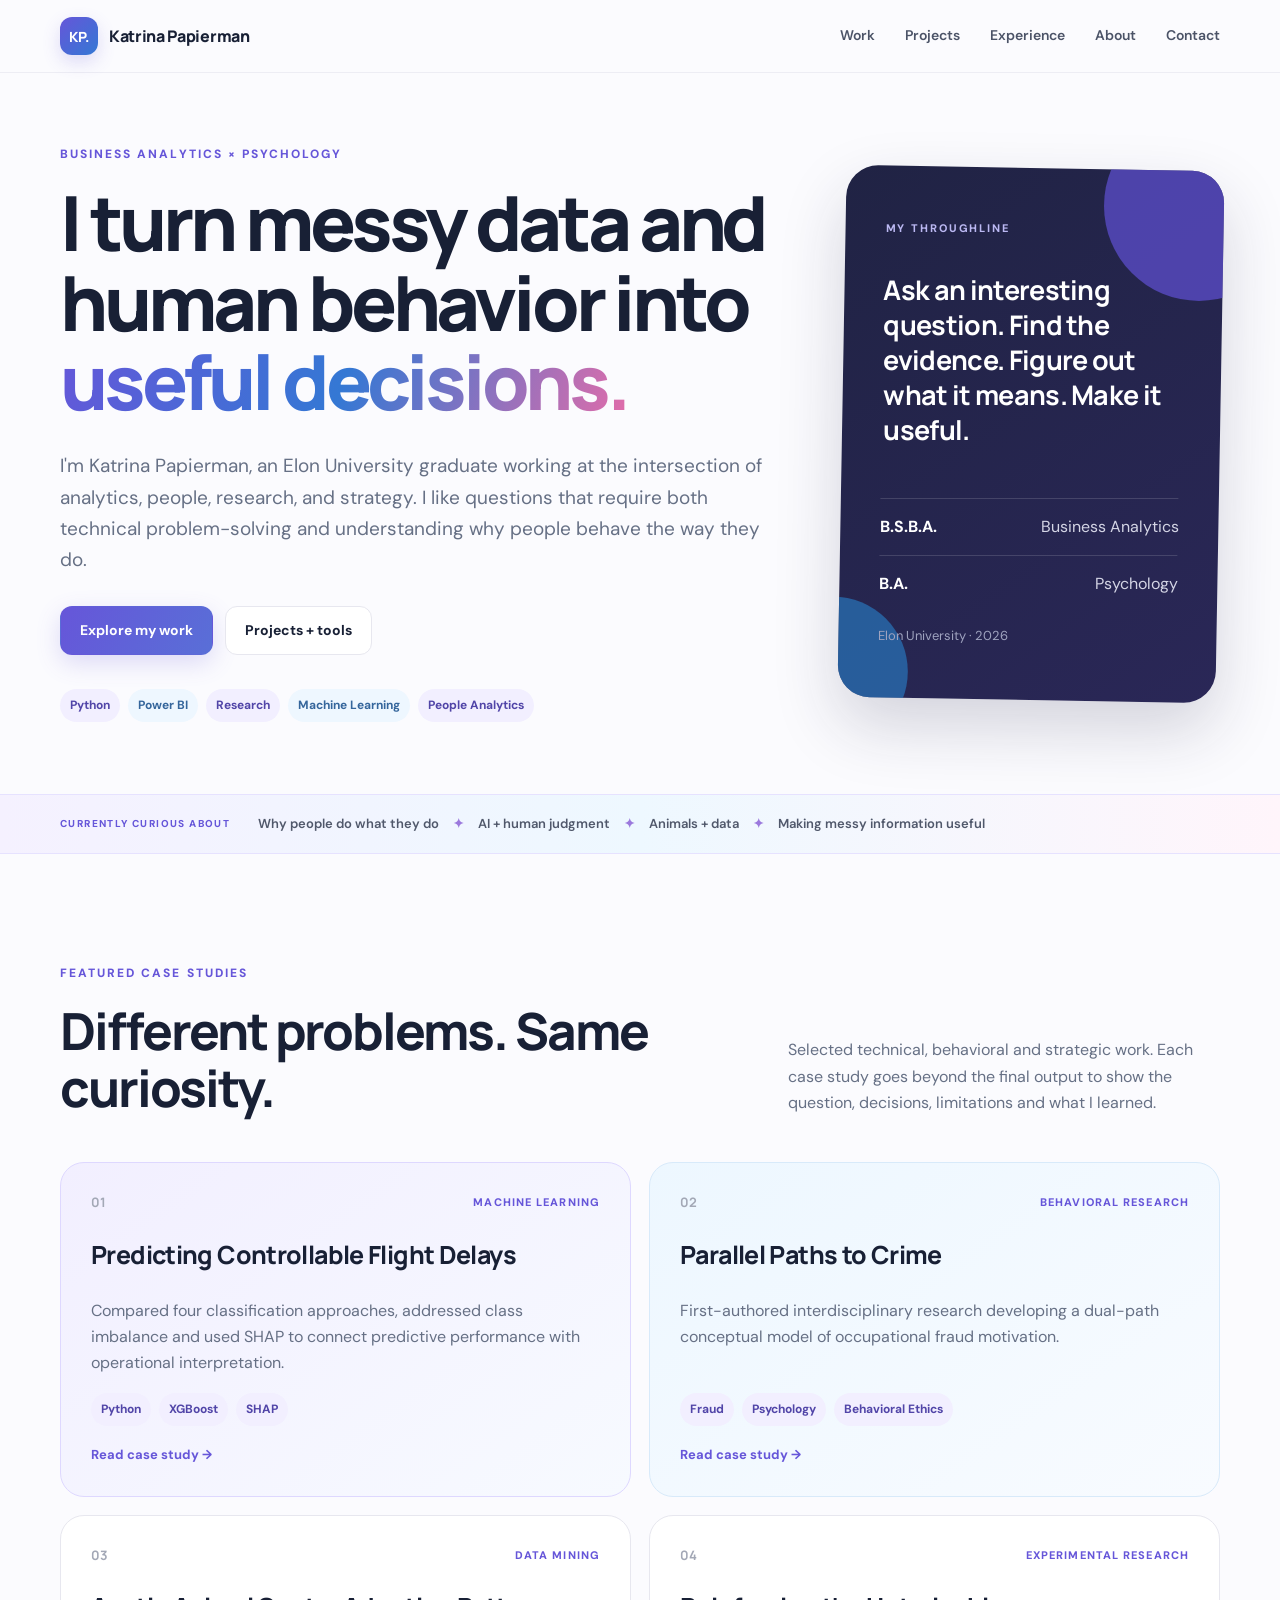
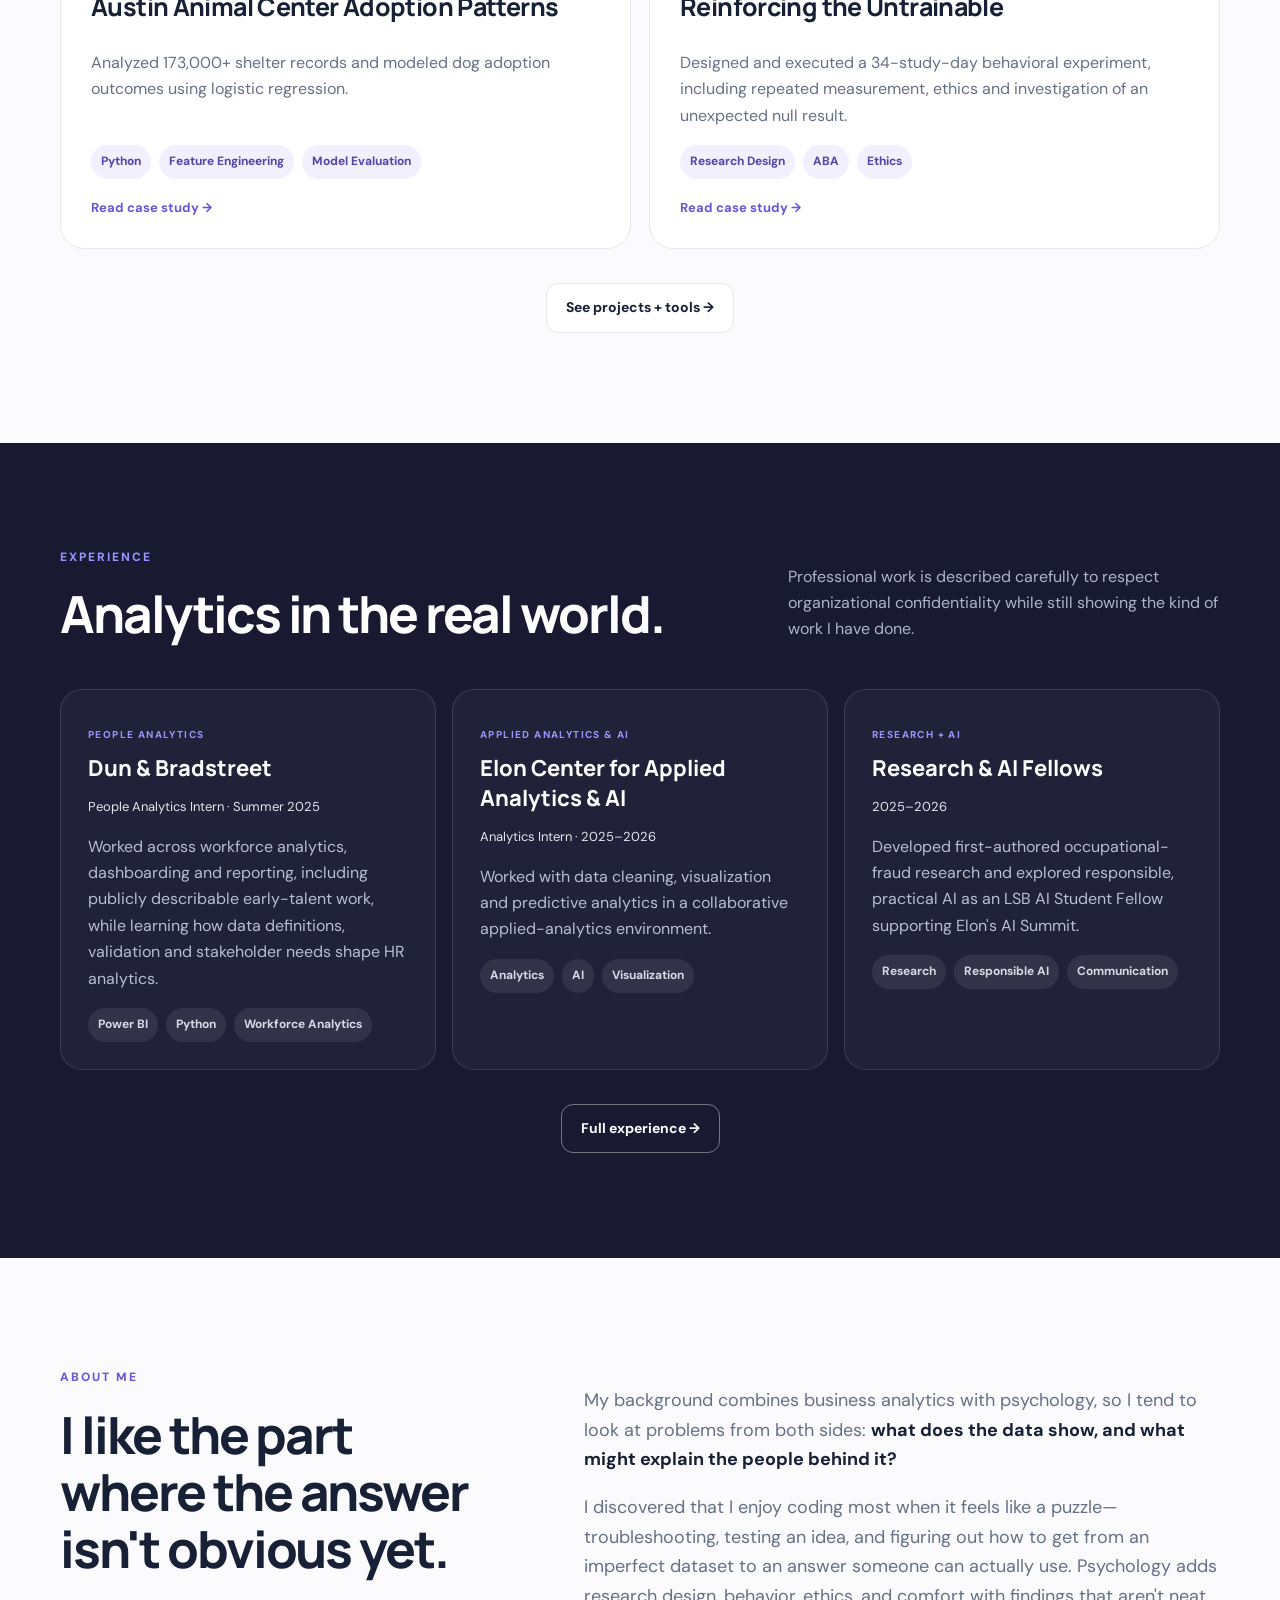
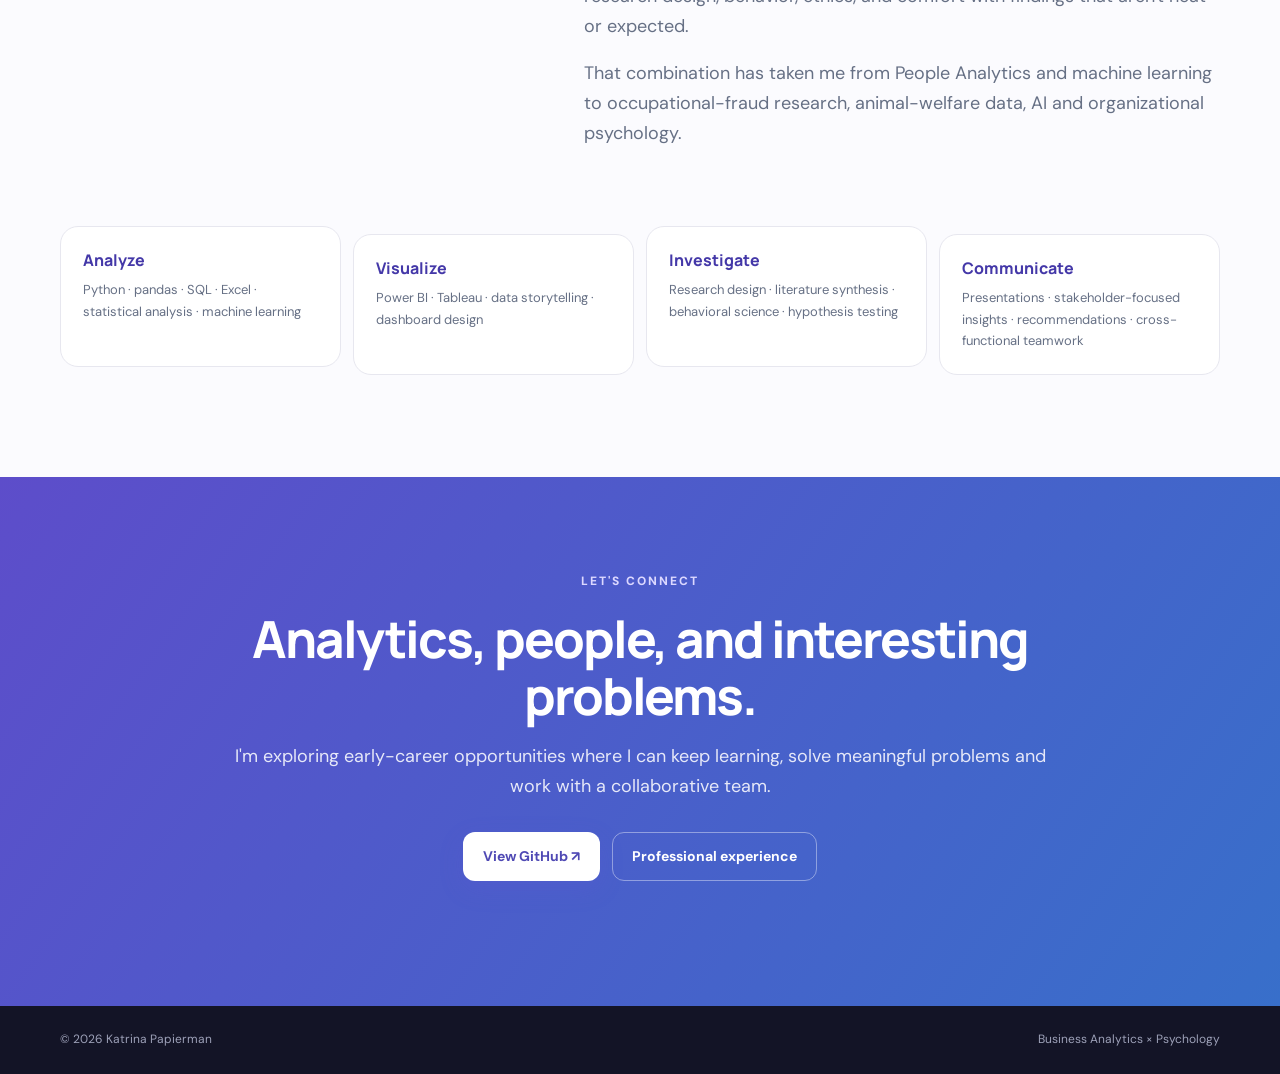
==== commit 17dd2705: "Add projects and tools navigation" ====
--- a/index.html
+++ b/index.html
@@ -1,6 +1 @@
-<!doctype html><html lang="en"><head><meta charset="utf-8"><meta name="viewport" content="width=device-width,initial-scale=1"><meta name="description" content="Katrina Papierman's professional portfolio: business analytics, psychology, people analytics, AI, research, and strategy."><title>Katrina Papierman | Business Analytics + Psychology</title><link rel="preconnect" href="https://fonts.googleapis.com"><link rel="preconnect" href="https://fonts.gstatic.com" crossorigin><link href="https://fonts.googleapis.com/css2?family=DM+Sans:wght@400;500;600;700&family=Manrope:wght@500;600;700;800&display=swap" rel="stylesheet"><link rel="stylesheet" href="styles.css"></head><body><header class="nav-wrap"><nav class="nav container"><a class="brand name-brand" href="#top"><span class="brand-mark">KP.</span><span class="brand-name">Katrina Papierman</span></a><div class="nav-links"><a href="work.html">Work</a><a href="experience.html">Experience</a><a href="#about">About</a><a href="#contact">Contact</a></div></nav></header><main id="top"><section class="hero container"><div class="hero-copy"><p class="eyebrow">BUSINESS ANALYTICS <span>×</span> PSYCHOLOGY</p><h1>I turn messy data and human behavior into <em>useful decisions.</em></h1><p class="hero-text">I'm Katrina Papierman, an Elon University graduate working at the intersection of analytics, people, research, and strategy. I like questions that require both technical problem-solving and understanding why people behave the way they do.</p><div class="hero-actions"><a class="button primary" href="work.html">Explore my work</a><a class="button ghost" href="experience.html">View experience</a></div><div class="quick-facts"><span>Python</span><span>Power BI</span><span>Research</span><span>Machine Learning</span><span>People Analytics</span></div></div><aside class="hero-card"><div class="orb orb-one"></div><div class="orb orb-two"></div><p class="card-kicker">MY THROUGHLINE</p><p class="card-quote">Ask an interesting question. Find the evidence. Figure out what it means. Make it useful.</p><div class="degree"><strong>B.S.B.A.</strong><span>Business Analytics</span></div><div class="degree"><strong>B.A.</strong><span>Psychology</span></div><p class="school">Elon University · 2026</p></aside></section>
-<section class="curiosity-strip"><div class="container"><span class="curiosity-label">CURRENTLY CURIOUS ABOUT</span><div class="curiosity-items"><span>Why people do what they do</span><i>✦</i><span>AI + human judgment</span><i>✦</i><span>Animals + data</span><i>✦</i><span>Making messy information useful</span></div></div></section>
-<section class="section container" id="work"><div class="section-heading"><div><p class="eyebrow">FEATURED CASE STUDIES</p><h2>Different problems. Same curiosity.</h2></div><p>Selected technical, behavioral and strategic work. Each case study goes beyond the final output to show the question, decisions, limitations and what I learned.</p></div><div class="project-grid"><a class="project featured card-link" href="work.html#flight"><div class="project-top"><span class="project-no">01</span><span class="tag">Machine Learning</span></div><h3>Predicting Controllable Flight Delays</h3><p>Compared four classification approaches, addressed class imbalance and used SHAP to connect predictive performance with operational interpretation.</p><div class="chips"><span>Python</span><span>XGBoost</span><span>SHAP</span></div><span class="read-more">Read case study →</span></a><a class="project research card-link" href="work.html#fraud"><div class="project-top"><span class="project-no">02</span><span class="tag">Behavioral Research</span></div><h3>Parallel Paths to Crime</h3><p>First-authored interdisciplinary research developing a dual-path conceptual model of occupational fraud motivation.</p><div class="chips"><span>Fraud</span><span>Psychology</span><span>Behavioral Ethics</span></div><span class="read-more">Read case study →</span></a><a class="project card-link" href="work.html#animals"><div class="project-top"><span class="project-no">03</span><span class="tag">Data Mining</span></div><h3>Austin Animal Center Adoption Patterns</h3><p>Analyzed 173,000+ shelter records and modeled dog adoption outcomes using logistic regression.</p><div class="chips"><span>Python</span><span>Feature Engineering</span><span>Model Evaluation</span></div><span class="read-more">Read case study →</span></a><a class="project card-link" href="work.html#cat"><div class="project-top"><span class="project-no">04</span><span class="tag">Experimental Research</span></div><h3>Reinforcing the Untrainable</h3><p>Designed and executed a 34-study-day behavioral experiment, including repeated measurement, ethics and investigation of an unexpected null result.</p><div class="chips"><span>Research Design</span><span>ABA</span><span>Ethics</span></div><span class="read-more">Read case study →</span></a></div><div class="center-action"><a class="button ghost" href="work.html">See all projects →</a></div></section>
-<section class="experience-band" id="experience"><div class="container"><div class="section-heading light"><div><p class="eyebrow">EXPERIENCE</p><h2>Analytics in the real world.</h2></div><p>Professional work is described carefully to respect organizational confidentiality while still showing the kind of work I have done.</p></div><div class="experience-grid"><article><p class="role-type">PEOPLE ANALYTICS</p><h3>Dun & Bradstreet</h3><p class="role">People Analytics Intern · Summer 2025</p><p>Worked across workforce analytics, dashboarding and reporting, including publicly describable early-talent work, while learning how data definitions, validation and stakeholder needs shape HR analytics.</p><div class="chips dark"><span>Power BI</span><span>Python</span><span>Workforce Analytics</span></div></article><article><p class="role-type">APPLIED ANALYTICS & AI</p><h3>Elon Center for Applied Analytics & AI</h3><p class="role">Analytics Intern · 2025–2026</p><p>Worked with data cleaning, visualization and predictive analytics in a collaborative applied-analytics environment.</p><div class="chips dark"><span>Analytics</span><span>AI</span><span>Visualization</span></div></article><article><p class="role-type">RESEARCH + AI</p><h3>Research & AI Fellows</h3><p class="role">2025–2026</p><p>Developed first-authored occupational-fraud research and explored responsible, practical AI as an LSB AI Student Fellow supporting Elon's AI Summit.</p><div class="chips dark"><span>Research</span><span>Responsible AI</span><span>Communication</span></div></article></div><div class="center-action"><a class="button light-button" href="experience.html">Full experience →</a></div></div></section>
-<section class="section container" id="about"><div class="about-grid"><div><p class="eyebrow">ABOUT ME</p><h2>I like the part where the answer isn't obvious yet.</h2></div><div class="about-copy"><p>My background combines business analytics with psychology, so I tend to look at problems from both sides: <strong>what does the data show, and what might explain the people behind it?</strong></p><p>I discovered that I enjoy coding most when it feels like a puzzle—troubleshooting, testing an idea, and figuring out how to get from an imperfect dataset to an answer someone can actually use. Psychology adds research design, behavior, ethics, and comfort with findings that aren't neat or expected.</p><p>That combination has taken me from People Analytics and machine learning to occupational-fraud research, animal-welfare data, AI and organizational psychology.</p></div></div><div class="skills"><div><h4>Analyze</h4><p>Python · pandas · SQL · Excel · statistical analysis · machine learning</p></div><div><h4>Visualize</h4><p>Power BI · Tableau · data storytelling · dashboard design</p></div><div><h4>Investigate</h4><p>Research design · literature synthesis · behavioral science · hypothesis testing</p></div><div><h4>Communicate</h4><p>Presentations · stakeholder-focused insights · recommendations · cross-functional teamwork</p></div></div></section>
-<section class="contact" id="contact"><div class="container contact-inner"><p class="eyebrow">LET'S CONNECT</p><h2>Analytics, people, and interesting problems.</h2><p>I'm exploring early-career opportunities where I can keep learning, solve meaningful problems and work with a collaborative team.</p><div class="hero-actions"><a class="button primary" href="https://github.com/kpapierman" target="_blank" rel="noreferrer">View GitHub ↗</a><a class="button ghost light-button" href="experience.html">Professional experience</a></div></div></section></main><footer><div class="container"><span>© 2026 Katrina Papierman</span><span>Business Analytics × Psychology</span></div></footer></body></html>+<!doctype html><html lang="en"><head><meta charset="utf-8"><meta name="viewport" content="width=device-width,initial-scale=1"><meta name="description" content="Katrina Papierman's professional portfolio: business analytics, psychology, people analytics, AI, research, and strategy."><title>Katrina Papierman | Business Analytics + Psychology</title><link rel="preconnect" href="https://fonts.googleapis.com"><link rel="preconnect" href="https://fonts.gstatic.com" crossorigin><link href="https://fonts.googleapis.com/css2?family=DM+Sans:wght@400;500;600;700&family=Manrope:wght@500;600;700;800&display=swap" rel="stylesheet"><link rel="stylesheet" href="styles.css"></head><body><header class="nav-wrap"><nav class="nav container"><a class="brand name-brand" href="#top"><span class="brand-mark">KP.</span><span class="brand-name">Katrina Papierman</span></a><div class="nav-links"><a href="work.html">Work</a><a href="projects.html">Projects</a><a href="experience.html">Experience</a><a href="#about">About</a><a href="#contact">Contact</a></div></nav></header><main id="top"><section class="hero container"><div class="hero-copy"><p class="eyebrow">BUSINESS ANALYTICS <span>×</span> PSYCHOLOGY</p><h1>I turn messy data and human behavior into <em>useful decisions.</em></h1><p class="hero-text">I'm Katrina Papierman, an Elon University graduate working at the intersection of analytics, people, research, and strategy. I like questions that require both technical problem-solving and understanding why people behave the way they do.</p><div class="hero-actions"><a class="button primary" href="work.html">Explore my work</a><a class="button ghost" href="projects.html">Projects + tools</a></div><div class="quick-facts"><span>Python</span><span>Power BI</span><span>Research</span><span>Machine Learning</span><span>People Analytics</span></div></div><aside class="hero-card"><div class="orb orb-one"></div><div class="orb orb-two"></div><p class="card-kicker">MY THROUGHLINE</p><p class="card-quote">Ask an interesting question. Find the evidence. Figure out what it means. Make it useful.</p><div class="degree"><strong>B.S.B.A.</strong><span>Business Analytics</span></div><div class="degree"><strong>B.A.</strong><span>Psychology</span></div><p class="school">Elon University · 2026</p></aside></section><section class="curiosity-strip"><div class="container"><span class="curiosity-label">CURRENTLY CURIOUS ABOUT</span><div class="curiosity-items"><span>Why people do what they do</span><i>✦</i><span>AI + human judgment</span><i>✦</i><span>Animals + data</span><i>✦</i><span>Making messy information useful</span></div></div></section><section class="section container" id="work"><div class="section-heading"><div><p class="eyebrow">FEATURED CASE STUDIES</p><h2>Different problems. Same curiosity.</h2></div><p>Selected technical, behavioral and strategic work. Each case study goes beyond the final output to show the question, decisions, limitations and what I learned.</p></div><div class="project-grid"><a class="project featured card-link" href="work.html#flight"><div class="project-top"><span class="project-no">01</span><span class="tag">Machine Learning</span></div><h3>Predicting Controllable Flight Delays</h3><p>Compared four classification approaches, addressed class imbalance and used SHAP to connect predictive performance with operational interpretation.</p><div class="chips"><span>Python</span><span>XGBoost</span><span>SHAP</span></div><span class="read-more">Read case study →</span></a><a class="project research card-link" href="work.html#fraud"><div class="project-top"><span class="project-no">02</span><span class="tag">Behavioral Research</span></div><h3>Parallel Paths to Crime</h3><p>First-authored interdisciplinary research developing a dual-path conceptual model of occupational fraud motivation.</p><div class="chips"><span>Fraud</span><span>Psychology</span><span>Behavioral Ethics</span></div><span class="read-more">Read case study →</span></a><a class="project card-link" href="work.html#animals"><div class="project-top"><span class="project-no">03</span><span class="tag">Data Mining</span></div><h3>Austin Animal Center Adoption Patterns</h3><p>Analyzed 173,000+ shelter records and modeled dog adoption outcomes using logistic regression.</p><div class="chips"><span>Python</span><span>Feature Engineering</span><span>Model Evaluation</span></div><span class="read-more">Read case study →</span></a><a class="project card-link" href="work.html#cat"><div class="project-top"><span class="project-no">04</span><span class="tag">Experimental Research</span></div><h3>Reinforcing the Untrainable</h3><p>Designed and executed a 34-study-day behavioral experiment, including repeated measurement, ethics and investigation of an unexpected null result.</p><div class="chips"><span>Research Design</span><span>ABA</span><span>Ethics</span></div><span class="read-more">Read case study →</span></a></div><div class="center-action"><a class="button ghost" href="projects.html">See projects + tools →</a></div></section><section class="experience-band" id="experience"><div class="container"><div class="section-heading light"><div><p class="eyebrow">EXPERIENCE</p><h2>Analytics in the real world.</h2></div><p>Professional work is described carefully to respect organizational confidentiality while still showing the kind of work I have done.</p></div><div class="experience-grid"><article><p class="role-type">PEOPLE ANALYTICS</p><h3>Dun & Bradstreet</h3><p class="role">People Analytics Intern · Summer 2025</p><p>Worked across workforce analytics, dashboarding and reporting, including publicly describable early-talent work, while learning how data definitions, validation and stakeholder needs shape HR analytics.</p><div class="chips dark"><span>Power BI</span><span>Python</span><span>Workforce Analytics</span></div></article><article><p class="role-type">APPLIED ANALYTICS & AI</p><h3>Elon Center for Applied Analytics & AI</h3><p class="role">Analytics Intern · 2025–2026</p><p>Worked with data cleaning, visualization and predictive analytics in a collaborative applied-analytics environment.</p><div class="chips dark"><span>Analytics</span><span>AI</span><span>Visualization</span></div></article><article><p class="role-type">RESEARCH + AI</p><h3>Research & AI Fellows</h3><p class="role">2025–2026</p><p>Developed first-authored occupational-fraud research and explored responsible, practical AI as an LSB AI Student Fellow supporting Elon's AI Summit.</p><div class="chips dark"><span>Research</span><span>Responsible AI</span><span>Communication</span></div></article></div><div class="center-action"><a class="button light-button" href="experience.html">Full experience →</a></div></div></section><section class="section container" id="about"><div class="about-grid"><div><p class="eyebrow">ABOUT ME</p><h2>I like the part where the answer isn't obvious yet.</h2></div><div class="about-copy"><p>My background combines business analytics with psychology, so I tend to look at problems from both sides: <strong>what does the data show, and what might explain the people behind it?</strong></p><p>I discovered that I enjoy coding most when it feels like a puzzle—troubleshooting, testing an idea, and figuring out how to get from an imperfect dataset to an answer someone can actually use. Psychology adds research design, behavior, ethics, and comfort with findings that aren't neat or expected.</p><p>That combination has taken me from People Analytics and machine learning to occupational-fraud research, animal-welfare data, AI and organizational psychology.</p></div></div><div class="skills"><div><h4>Analyze</h4><p>Python · pandas · SQL · Excel · statistical analysis · machine learning</p></div><div><h4>Visualize</h4><p>Power BI · Tableau · data storytelling · dashboard design</p></div><div><h4>Investigate</h4><p>Research design · literature synthesis · behavioral science · hypothesis testing</p></div><div><h4>Communicate</h4><p>Presentations · stakeholder-focused insights · recommendations · cross-functional teamwork</p></div></div></section><section class="contact" id="contact"><div class="container contact-inner"><p class="eyebrow">LET'S CONNECT</p><h2>Analytics, people, and interesting problems.</h2><p>I'm exploring early-career opportunities where I can keep learning, solve meaningful problems and work with a collaborative team.</p><div class="hero-actions"><a class="button primary" href="https://github.com/kpapierman" target="_blank" rel="noreferrer">View GitHub ↗</a><a class="button ghost light-button" href="experience.html">Professional experience</a></div></div></section></main><footer><div class="container"><span>© 2026 Katrina Papierman</span><span>Business Analytics × Psychology</span></div></footer></body></html>
--- a/styles.css
+++ b/styles.css
@@ -1 +1 @@
-:root{--ink:#182035;--muted:#667085;--purple:#6656d9;--purple-dark:#4438a8;--blue:#3478d4;--lav:#f2efff;--paper:#fbfbfe;--line:#e7e7ef;--night:#191a32;--white:#fff;--radius:24px}*{box-sizing:border-box}html{scroll-behavior:smooth}body{margin:0;font-family:'DM Sans',sans-serif;color:var(--ink);background:var(--paper);line-height:1.65}.container{width:min(1160px,calc(100% - 48px));margin:auto}.nav-wrap{position:sticky;top:0;z-index:10;background:rgba(251,251,254,.9);backdrop-filter:blur(14px);border-bottom:1px solid rgba(231,231,239,.7)}.nav{height:72px;display:flex;align-items:center;justify-content:space-between}.brand{font:800 22px 'Manrope';text-decoration:none;color:var(--ink)}.brand span{color:var(--purple)}.nav-links{display:flex;gap:30px}.nav-links a{color:#4b5367;text-decoration:none;font-size:14px;font-weight:600}.nav-links a:hover,.text-link{color:var(--purple)}.hero{min-height:690px;display:grid;grid-template-columns:1.5fr .8fr;gap:72px;align-items:center;padding:72px 0}.eyebrow{font-size:12px;letter-spacing:.17em;font-weight:800;color:var(--purple);margin:0 0 18px}.hero h1,.page-hero h1{font:800 clamp(44px,6vw,76px)/1.05 'Manrope';letter-spacing:-.055em;margin:0}.hero h1 em,.page-hero h1 em{font-style:normal;background:linear-gradient(110deg,var(--purple),var(--blue));-webkit-background-clip:text;color:transparent}.hero-text,.page-hero>p:last-child{font-size:19px;color:var(--muted);max-width:760px;margin:28px 0}.hero-actions{display:flex;gap:12px;margin:30px 0}.button{display:inline-block;padding:12px 19px;border-radius:12px;text-decoration:none;font-weight:700;font-size:14px;border:1px solid transparent}.primary{background:linear-gradient(120deg,var(--purple),#596fd7);color:white;box-shadow:0 8px 24px rgba(102,86,217,.2)}.ghost{border-color:var(--line);color:var(--ink);background:white}.quick-facts,.chips{display:flex;flex-wrap:wrap;gap:8px}.quick-facts{margin-top:34px}.quick-facts span,.chips span{font-size:12px;font-weight:700;padding:7px 10px;border-radius:999px;background:var(--lav);color:#5145a8}.hero-card{position:relative;overflow:hidden;background:linear-gradient(145deg,#202344,#2a2757);color:white;border-radius:32px;padding:40px;min-height:430px;box-shadow:0 28px 65px rgba(32,35,68,.18)}.orb{position:absolute;border-radius:50%;opacity:.65}.orb-one{width:190px;height:190px;background:#6554df;right:-70px;top:-60px}.orb-two{width:150px;height:150px;background:#287bc3;left:-80px;bottom:-50px}.card-kicker{font-size:11px;letter-spacing:.17em;font-weight:800;color:#bbb8f2}.card-quote{position:relative;font:700 27px/1.3 'Manrope';letter-spacing:-.025em;margin:35px 0 50px}.degree{position:relative;border-top:1px solid rgba(255,255,255,.14);padding:15px 0;display:flex;justify-content:space-between}.degree span{color:#d4d5e5}.school{color:#9fa3bf;font-size:13px}.section{padding:110px 0}.section-heading{display:grid;grid-template-columns:1.2fr .8fr;gap:80px;align-items:end;margin-bottom:46px}.section-heading h2,.about-grid h2,.contact h2{font:750 clamp(34px,4vw,52px)/1.12 'Manrope';letter-spacing:-.04em;margin:0}.section-heading>p{color:var(--muted);margin:0}.project-grid{display:grid;grid-template-columns:repeat(2,1fr);gap:18px}.project{background:white;border:1px solid var(--line);border-radius:var(--radius);padding:30px;min-height:330px;display:flex;flex-direction:column;transition:.2s ease}.card-link{text-decoration:none;color:inherit}.project:hover{transform:translateY(-3px);box-shadow:0 18px 45px rgba(32,35,68,.08)}.project.featured{background:linear-gradient(145deg,#f2efff,#f7faff);border-color:#ded8ff}.project.research{background:linear-gradient(145deg,#edf7ff,#f8fbff);border-color:#d8eafa}.project-top{display:flex;justify-content:space-between}.project-no{font:700 13px 'Manrope';color:#a3a8b6}.tag{font-size:11px;text-transform:uppercase;letter-spacing:.1em;font-weight:800;color:var(--purple)}.project h3{font:750 25px/1.2 'Manrope';letter-spacing:-.025em;margin:28px 0 12px}.project p{color:var(--muted)}.project .chips{margin-top:auto}.read-more{font-size:13px;font-weight:700;color:var(--purple);margin-top:18px}.center-action{text-align:center;margin-top:34px}.experience-band,.additional-work{background:var(--night);color:white;padding:105px 0}.section-heading.light>p{color:#afb3ca}.section-heading.light .eyebrow{color:#9b92ff}.experience-grid{display:grid;grid-template-columns:repeat(3,1fr);gap:16px}.experience-grid article,.mini-grid article{border:1px solid rgba(255,255,255,.12);border-radius:22px;padding:27px;background:rgba(255,255,255,.035)}.experience-grid h3,.mini-grid h3{font:750 22px 'Manrope';margin:4px 0}.experience-grid article>p:not(.role-type):not(.role),.mini-grid p{color:#b9bdd0}.role-type,.mini-grid article>span{font-size:10px;letter-spacing:.14em;color:#9b92ff;font-weight:800;text-transform:uppercase}.role{font-size:13px;color:#e3e4ed!important}.chips.dark span{background:rgba(255,255,255,.08);color:#d8d9e5}.light-button{background:transparent;border-color:rgba(255,255,255,.4);color:white}.about-grid{display:grid;grid-template-columns:.8fr 1.2fr;gap:100px}.about-copy{font-size:18px;color:var(--muted)}.about-copy strong{color:var(--ink)}.skills{display:grid;grid-template-columns:repeat(4,1fr);gap:12px;margin-top:60px}.skills div{background:white;border:1px solid var(--line);border-radius:18px;padding:22px}.skills h4{font:750 16px 'Manrope';margin:0 0 8px;color:var(--purple-dark)}.skills p{font-size:13px;color:var(--muted);margin:0}.contact{background:linear-gradient(125deg,#5d4dca,#386fca);color:white;text-align:center;padding:95px 0}.contact .eyebrow{color:#dcd8ff}.contact-inner{max-width:820px}.contact p:not(.eyebrow){color:#e6e8f8;font-size:18px}.contact .hero-actions{justify-content:center}.contact .primary{background:white;color:#4f49b4}footer{background:#131426;color:#9da1b8;font-size:12px}footer .container{display:flex;justify-content:space-between;padding:24px 0}footer a{color:#b9bdd0;text-decoration:none}.page-hero{padding:105px 0 80px;max-width:1160px}.page-hero h1{max-width:900px}.case-section{padding-bottom:100px}.case-study{display:grid;grid-template-columns:220px 1fr;gap:60px;padding:78px 0;border-top:1px solid var(--line);scroll-margin-top:70px}.case-label span{font:800 40px 'Manrope';color:#d9d8e6}.case-label p{font-size:11px;letter-spacing:.1em;text-transform:uppercase;font-weight:800;color:var(--purple)}.case-main{max-width:790px}.case-main h2,.timeline-item h2{font:750 clamp(30px,4vw,46px)/1.1 'Manrope';letter-spacing:-.04em;margin:0 0 14px}.lede{font-size:21px;color:var(--muted);margin-bottom:32px}.case-main h3{font:750 17px 'Manrope';margin-top:32px}.case-main>p:not(.lede){color:#555e72}.case-meta{display:grid;grid-template-columns:repeat(3,1fr);gap:10px;margin:30px 0}.case-meta div{background:white;border:1px solid var(--line);border-radius:14px;padding:15px}.case-meta strong,.case-meta span{display:block}.case-meta strong{font-size:11px;color:var(--purple);text-transform:uppercase;letter-spacing:.08em}.case-meta span{font-size:12px;color:var(--muted);margin-top:5px}.insight-box{background:linear-gradient(135deg,var(--lav),#eef7ff);border-left:3px solid var(--purple);padding:20px 23px;border-radius:4px 16px 16px 4px;margin:30px 0}.insight-box p{margin:5px 0 0;color:#555e72}.mini-grid{display:grid;grid-template-columns:repeat(2,1fr);gap:16px}.timeline{padding-bottom:110px}.timeline-item{display:grid;grid-template-columns:200px 1fr;gap:55px;padding:52px 0;border-top:1px solid var(--line)}.timeline-date{font:700 12px 'Manrope';color:#8b91a0;letter-spacing:.08em}.role-type.purple{color:var(--purple)}.role-dark{font-weight:700;color:#525b6e}.timeline-item>div:last-child{max-width:790px}.timeline-item p:not(.role-type):not(.role-dark):not(.confidential){color:var(--muted)}.confidential{font-size:12px;font-style:italic;color:#8b91a0}.text-link{font-weight:700;text-decoration:none}.additional-work .mini-grid{margin-top:20px}@media(max-width:850px){.hero{grid-template-columns:1fr;gap:30px}.section-heading,.about-grid{grid-template-columns:1fr;gap:20px}.project-grid,.experience-grid{grid-template-columns:1fr}.skills{grid-template-columns:repeat(2,1fr)}.case-study,.timeline-item{grid-template-columns:1fr;gap:20px}.case-meta{grid-template-columns:1fr}.case-label{display:flex;gap:15px;align-items:center}.case-label span{font-size:24px}.mini-grid{grid-template-columns:1fr}}@media(max-width:560px){.container{width:min(100% - 28px,1160px)}.nav-links{gap:13px}.nav-links a:nth-child(2){display:none}.hero{padding-top:50px}.hero h1,.page-hero h1{font-size:44px}.hero-card{padding:28px}.section,.page-hero{padding-top:70px;padding-bottom:70px}.skills{grid-template-columns:1fr}.contact h2{font-size:36px}footer .container{gap:15px;flex-direction:column}.hero-actions{flex-wrap:wrap}}+:root{--ink:#182035;--muted:#667085;--purple:#6656d9;--purple-dark:#4438a8;--blue:#3478d4;--pink:#e46ca9;--mint:#45b99a;--orange:#f29a58;--lav:#f2efff;--paper:#fbfbfe;--line:#e7e7ef;--night:#191a32;--white:#fff;--radius:24px}*{box-sizing:border-box}html{scroll-behavior:smooth}body{margin:0;font-family:'DM Sans',sans-serif;color:var(--ink);background:var(--paper);line-height:1.65}.container{width:min(1160px,calc(100% - 48px));margin:auto}.nav-wrap{position:sticky;top:0;z-index:10;background:rgba(251,251,254,.9);backdrop-filter:blur(14px);border-bottom:1px solid rgba(231,231,239,.7)}.nav{height:72px;display:flex;align-items:center;justify-content:space-between}.brand{font:800 22px 'Manrope';text-decoration:none;color:var(--ink)}.name-brand{display:flex;align-items:center;gap:11px}.brand-mark{display:grid;place-items:center;width:38px;height:38px;border-radius:12px;background:linear-gradient(135deg,var(--purple),var(--blue));color:#fff;font-size:14px;box-shadow:0 7px 18px rgba(102,86,217,.2)}.brand-name{font-size:16px;color:var(--ink);letter-spacing:-.02em}.nav-links{display:flex;gap:30px}.nav-links a{color:#4b5367;text-decoration:none;font-size:14px;font-weight:600}.nav-links a:hover,.text-link{color:var(--purple)}.hero{min-height:690px;display:grid;grid-template-columns:1.5fr .8fr;gap:72px;align-items:center;padding:72px 0}.eyebrow{font-size:12px;letter-spacing:.17em;font-weight:800;color:var(--purple);margin:0 0 18px;text-transform:uppercase}.hero h1,.page-hero h1{font:800 clamp(44px,6vw,76px)/1.05 'Manrope';letter-spacing:-.055em;margin:0}.hero h1 em,.page-hero h1 em{font-style:normal;background:linear-gradient(110deg,var(--purple),var(--blue),var(--pink));-webkit-background-clip:text;color:transparent}.hero-text,.page-hero>p:last-child{font-size:19px;color:var(--muted);max-width:760px;margin:28px 0}.hero-actions,.project-actions{display:flex;gap:12px;margin:30px 0}.button{display:inline-block;padding:12px 19px;border-radius:12px;text-decoration:none;font-weight:700;font-size:14px;border:1px solid transparent}.primary{background:linear-gradient(120deg,var(--purple),#596fd7);color:white;box-shadow:0 8px 24px rgba(102,86,217,.2)}.ghost{border-color:var(--line);color:var(--ink);background:white}.quick-facts,.chips{display:flex;flex-wrap:wrap;gap:8px}.quick-facts{margin-top:34px}.quick-facts span,.chips span{font-size:12px;font-weight:700;padding:7px 10px;border-radius:999px;background:var(--lav);color:#5145a8}.quick-facts span:nth-child(even){background:#eef7ff;color:#35669c}.hero-card{position:relative;overflow:hidden;background:linear-gradient(145deg,#202344,#2a2757);color:white;border-radius:32px;padding:40px;min-height:430px;box-shadow:0 28px 65px rgba(32,35,68,.18);transform:rotate(1deg)}.hero-card>*{transform:rotate(-1deg)}.orb{position:absolute!important;border-radius:50%;opacity:.65}.orb-one{width:190px;height:190px;background:#6554df;right:-70px;top:-60px}.orb-two{width:150px;height:150px;background:#287bc3;left:-80px;bottom:-50px}.card-kicker{font-size:11px;letter-spacing:.17em;font-weight:800;color:#bbb8f2}.card-quote{position:relative;font:700 27px/1.3 'Manrope';letter-spacing:-.025em;margin:35px 0 50px}.degree{position:relative;border-top:1px solid rgba(255,255,255,.14);padding:15px 0;display:flex;justify-content:space-between}.degree span{color:#d4d5e5}.school{color:#9fa3bf;font-size:13px}.curiosity-strip{border-top:1px solid #e6e2ff;border-bottom:1px solid #e6e2ff;background:linear-gradient(90deg,#f5f1ff,#eef8ff,#fff5fb);padding:18px 0}.curiosity-strip .container{display:flex;align-items:center;gap:28px}.curiosity-label{font-size:10px;letter-spacing:.14em;font-weight:800;color:var(--purple);white-space:nowrap;text-transform:uppercase}.curiosity-items{display:flex;align-items:center;flex-wrap:wrap;gap:14px;font-size:13px;font-weight:600;color:#50586b}.curiosity-items i{font-style:normal;color:#9b79dd}.section{padding:110px 0}.section-heading{display:grid;grid-template-columns:1.2fr .8fr;gap:80px;align-items:end;margin-bottom:46px}.section-heading h2,.about-grid h2,.contact h2{font:750 clamp(34px,4vw,52px)/1.12 'Manrope';letter-spacing:-.04em;margin:0}.section-heading>p{color:var(--muted);margin:0}.project-grid{display:grid;grid-template-columns:repeat(2,1fr);gap:18px}.project{background:white;border:1px solid var(--line);border-radius:var(--radius);padding:30px;min-height:330px;display:flex;flex-direction:column;transition:.2s ease}.card-link{text-decoration:none;color:inherit}.project:hover{transform:translateY(-5px) rotate(-.25deg);box-shadow:0 18px 45px rgba(32,35,68,.09)}.project.featured{background:linear-gradient(145deg,#f2efff,#f7faff);border-color:#ded8ff}.project.research{background:linear-gradient(145deg,#edf7ff,#f8fbff);border-color:#d8eafa}.project-top{display:flex;justify-content:space-between}.project-no{font:700 13px 'Manrope';color:#a3a8b6}.tag{font-size:11px;text-transform:uppercase;letter-spacing:.1em;font-weight:800;color:var(--purple)}.project h3{font:750 25px/1.2 'Manrope';letter-spacing:-.025em;margin:28px 0 12px}.project p{color:var(--muted)}.project .chips{margin-top:auto}.read-more{font-size:13px;font-weight:700;color:var(--purple);margin-top:18px}.center-action{text-align:center;margin-top:34px}.experience-band,.additional-work{background:var(--night);color:white;padding:105px 0}.section-heading.light>p{color:#afb3ca}.section-heading.light .eyebrow{color:#9b92ff}.experience-grid{display:grid;grid-template-columns:repeat(3,1fr);gap:16px}.experience-grid article,.mini-grid article{border:1px solid rgba(255,255,255,.12);border-radius:22px;padding:27px;background:rgba(255,255,255,.035)}.experience-grid h3,.mini-grid h3{font:750 22px 'Manrope';margin:4px 0}.experience-grid article>p:not(.role-type):not(.role),.mini-grid p{color:#b9bdd0}.role-type,.mini-grid article>span{font-size:10px;letter-spacing:.14em;color:#9b92ff;font-weight:800;text-transform:uppercase}.role{font-size:13px;color:#e3e4ed!important}.chips.dark span{background:rgba(255,255,255,.08);color:#d8d9e5}.light-button{background:transparent;border-color:rgba(255,255,255,.4);color:white}.about-grid{display:grid;grid-template-columns:.8fr 1.2fr;gap:100px}.about-copy{font-size:18px;color:var(--muted)}.about-copy strong{color:var(--ink)}.skills{display:grid;grid-template-columns:repeat(4,1fr);gap:12px;margin-top:60px}.skills div{background:white;border:1px solid var(--line);border-radius:18px;padding:22px}.skills div:nth-child(2),.skills div:nth-child(4){transform:translateY(8px)}.skills h4{font:750 16px 'Manrope';margin:0 0 8px;color:var(--purple-dark)}.skills p{font-size:13px;color:var(--muted);margin:0}.contact{background:linear-gradient(125deg,#5d4dca,#386fca);color:white;text-align:center;padding:95px 0}.contact .eyebrow{color:#dcd8ff}.contact-inner{max-width:820px}.contact p:not(.eyebrow){color:#e6e8f8;font-size:18px}.contact .hero-actions{justify-content:center}.contact .primary{background:white;color:#4f49b4}footer{background:#131426;color:#9da1b8;font-size:12px}footer .container{display:flex;justify-content:space-between;padding:24px 0}footer a{color:#b9bdd0;text-decoration:none}.page-hero{padding:105px 0 80px;max-width:1160px}.page-hero h1{max-width:900px}.case-section{padding-bottom:100px}.case-study{display:grid;grid-template-columns:220px 1fr;gap:60px;padding:78px 0;border-top:1px solid var(--line);scroll-margin-top:70px}.case-label span{font:800 40px 'Manrope';color:#d9d8e6}.case-label p{font-size:11px;letter-spacing:.1em;text-transform:uppercase;font-weight:800;color:var(--purple)}.case-main{max-width:790px}.case-main h2,.timeline-item h2{font:750 clamp(30px,4vw,46px)/1.1 'Manrope';letter-spacing:-.04em;margin:0 0 14px}.lede{font-size:21px;color:var(--muted);margin-bottom:32px}.case-main h3{font:750 17px 'Manrope';margin-top:32px}.case-main>p:not(.lede){color:#555e72}.case-meta{display:grid;grid-template-columns:repeat(3,1fr);gap:10px;margin:30px 0}.case-meta div{background:white;border:1px solid var(--line);border-radius:14px;padding:15px}.case-meta strong,.case-meta span{display:block}.case-meta strong{font-size:11px;color:var(--purple);text-transform:uppercase;letter-spacing:.08em}.case-meta span{font-size:12px;color:var(--muted);margin-top:5px}.insight-box{background:linear-gradient(135deg,var(--lav),#eef7ff);border-left:3px solid var(--purple);padding:20px 23px;border-radius:4px 16px 16px 4px;margin:30px 0}.insight-box p{margin:5px 0 0;color:#555e72}.visual-card{position:relative;overflow:hidden;border:1px solid #e3defd;border-radius:24px;padding:25px;margin:30px 0;background:linear-gradient(135deg,#f8f6ff,#f2f8ff);box-shadow:0 16px 40px rgba(46,43,95,.07)}.visual-card:after{content:'';position:absolute;width:150px;height:150px;border-radius:50%;right:-65px;top:-75px;background:linear-gradient(135deg,rgba(102,86,217,.17),rgba(228,108,169,.13))}.visual-title{display:flex;justify-content:space-between;gap:20px;align-items:center;margin-bottom:22px}.visual-title span{font-size:10px;letter-spacing:.15em;font-weight:800;color:var(--purple);text-transform:uppercase}.visual-title strong{font:700 15px 'Manrope';text-align:right}.visual-flow,.strategy-loop{display:flex;align-items:center;justify-content:center;gap:10px;flex-wrap:wrap;margin:18px 0}.visual-flow b,.strategy-loop span{background:white;border:1px solid #e3e3f1;padding:8px 11px;border-radius:11px;font-size:12px}.visual-flow i,.strategy-loop i{font-style:normal;color:var(--purple);font-weight:800}.bar-story div{display:grid;grid-template-columns:130px 1fr;align-items:center;gap:12px;margin:9px 0}.bar-story span{font-size:11px;color:#60687a}.bar-story b{height:9px;display:block;border-radius:999px;background:linear-gradient(90deg,var(--purple),var(--blue))}.visual-card small{display:block;color:#7d8494;margin-top:15px}.paths{display:grid;grid-template-columns:1fr .8fr 1fr;gap:12px;align-items:center}.paths>div:first-child,.paths>div:last-child{display:flex;flex-direction:column;gap:7px}.paths b,.paths span{background:white;border:1px solid #e4e1f3;border-radius:12px;padding:9px;font-size:11px;text-align:center}.paths b{color:var(--purple-dark)}.converge{text-align:center!important;font-size:20px;color:var(--purple);background:none!important}.converge strong{display:block;font-size:11px}.outcome-pill{margin:17px auto 0;padding:10px 15px;border-radius:999px;background:#25264a;color:white;font-size:11px;text-align:center;max-width:440px}.metric-row{display:grid;grid-template-columns:repeat(3,1fr);gap:10px}.metric-row div{background:white;border-radius:18px;padding:18px;text-align:center;border:1px solid #e6e3f4}.metric-row b{display:block;font:800 27px 'Manrope';color:var(--purple)}.metric-row span{font-size:11px;color:var(--muted)}.animal-note{margin-top:15px;padding:13px 15px;border-radius:14px;background:#fff8e9;font-size:12px;color:#655a48}.cat-visual{background:linear-gradient(135deg,#f8f4ff,#fff6fb)}.cat-bars div{display:grid;grid-template-columns:80px 1fr;align-items:center;gap:10px;margin:12px 0}.cat-bars span{font-weight:700;font-size:12px}.cat-bars b{width:max(var(--v),42px);min-width:42px;background:linear-gradient(90deg,var(--purple),var(--pink));color:white;border-radius:10px;padding:7px 9px;font-size:11px}.cat-visual p{font-size:12px;color:var(--muted);margin:15px 0 0}.pawfect-case{background:linear-gradient(180deg,transparent,#faf8ff 35%,transparent)}.pawfect-visual{background:linear-gradient(135deg,#f5f0ff,#edf9ff,#fff4fb);border-color:#dcd3ff}.phone-row{display:grid;grid-template-columns:repeat(4,1fr);gap:10px}.phone-row div{min-height:150px;background:white;border:5px solid #22263a;border-radius:25px;padding:18px 10px 12px;box-shadow:0 8px 20px rgba(36,38,69,.09);display:flex;flex-direction:column;text-align:center}.phone-row b{color:#332b83;font:700 14px 'Manrope'}.phone-row span{font-size:10px;color:var(--muted);margin-top:6px}.phone-row i{font-style:normal;font-size:24px;color:var(--purple);margin:auto}.pawfect-features{display:flex;gap:7px;flex-wrap:wrap;margin-top:18px}.pawfect-features span{background:rgba(255,255,255,.8);border:1px solid #e4ddff;border-radius:999px;padding:7px 10px;font-size:10px;font-weight:700;color:#4d4b65}.metric-pop{display:flex;gap:13px;align-items:center;background:white;border:1px solid #e5e2f2;border-radius:16px;padding:15px;margin-top:15px}.metric-pop b{font:800 32px 'Manrope';color:var(--purple)}.metric-pop span{font-size:11px;color:var(--muted)}.mini-grid{display:grid;grid-template-columns:repeat(2,1fr);gap:16px}.timeline{padding-bottom:110px}.timeline-item{display:grid;grid-template-columns:200px 1fr;gap:55px;padding:52px 0;border-top:1px solid var(--line)}.timeline-date{font:700 12px 'Manrope';color:#8b91a0;letter-spacing:.08em}.role-type.purple{color:var(--purple)}.role-dark{font-weight:700;color:#525b6e}.timeline-item>div:last-child{max-width:790px}.timeline-item p:not(.role-type):not(.role-dark):not(.confidential){color:var(--muted)}.confidential{font-size:12px;font-style:italic;color:#8b91a0}.text-link{font-weight:700;text-decoration:none}.additional-work .mini-grid{margin-top:20px}@media(max-width:850px){.hero{grid-template-columns:1fr;gap:30px}.section-heading,.about-grid{grid-template-columns:1fr;gap:20px}.project-grid,.experience-grid{grid-template-columns:1fr}.skills{grid-template-columns:repeat(2,1fr)}.case-study,.timeline-item{grid-template-columns:1fr;gap:20px}.case-meta{grid-template-columns:1fr}.case-label{display:flex;gap:15px;align-items:center}.case-label span{font-size:24px}.mini-grid{grid-template-columns:1fr}.curiosity-strip .container{align-items:flex-start;flex-direction:column;gap:7px}.paths{grid-template-columns:1fr}.converge{transform:rotate(90deg)}.phone-row{grid-template-columns:repeat(2,1fr)}}@media(max-width:560px){.container{width:min(100% - 28px,1160px)}.nav-links{gap:13px}.nav-links a:nth-child(2){display:none}.brand-name{display:none}.hero{padding-top:50px}.hero h1,.page-hero h1{font-size:44px}.hero-card{padding:28px}.section,.page-hero{padding-top:70px;padding-bottom:70px}.skills{grid-template-columns:1fr}.skills div:nth-child(2),.skills div:nth-child(4){transform:none}.contact h2{font-size:36px}footer .container{gap:15px;flex-direction:column}.hero-actions{flex-wrap:wrap}.visual-title{align-items:flex-start;flex-direction:column}.visual-title strong{text-align:left}.metric-row{grid-template-columns:1fr}.phone-row{grid-template-columns:1fr 1fr}.bar-story div{grid-template-columns:95px 1fr}}
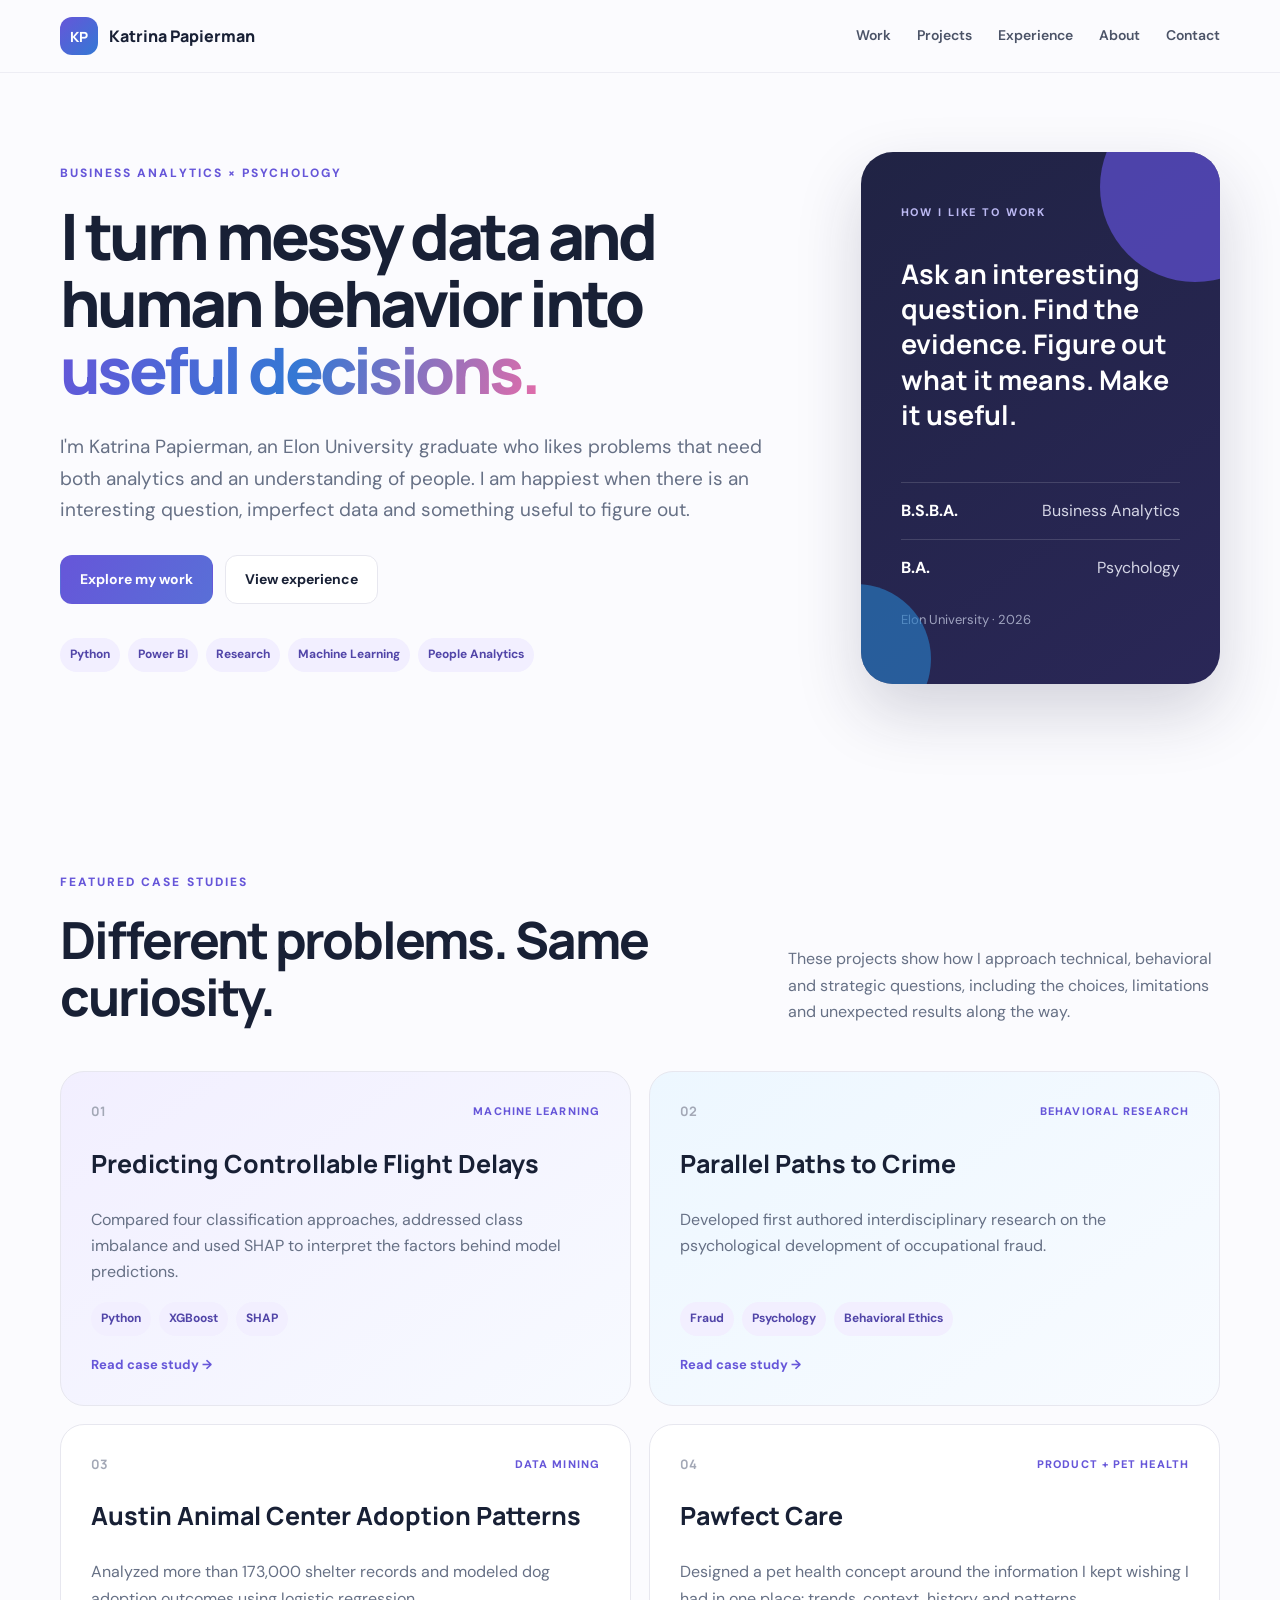
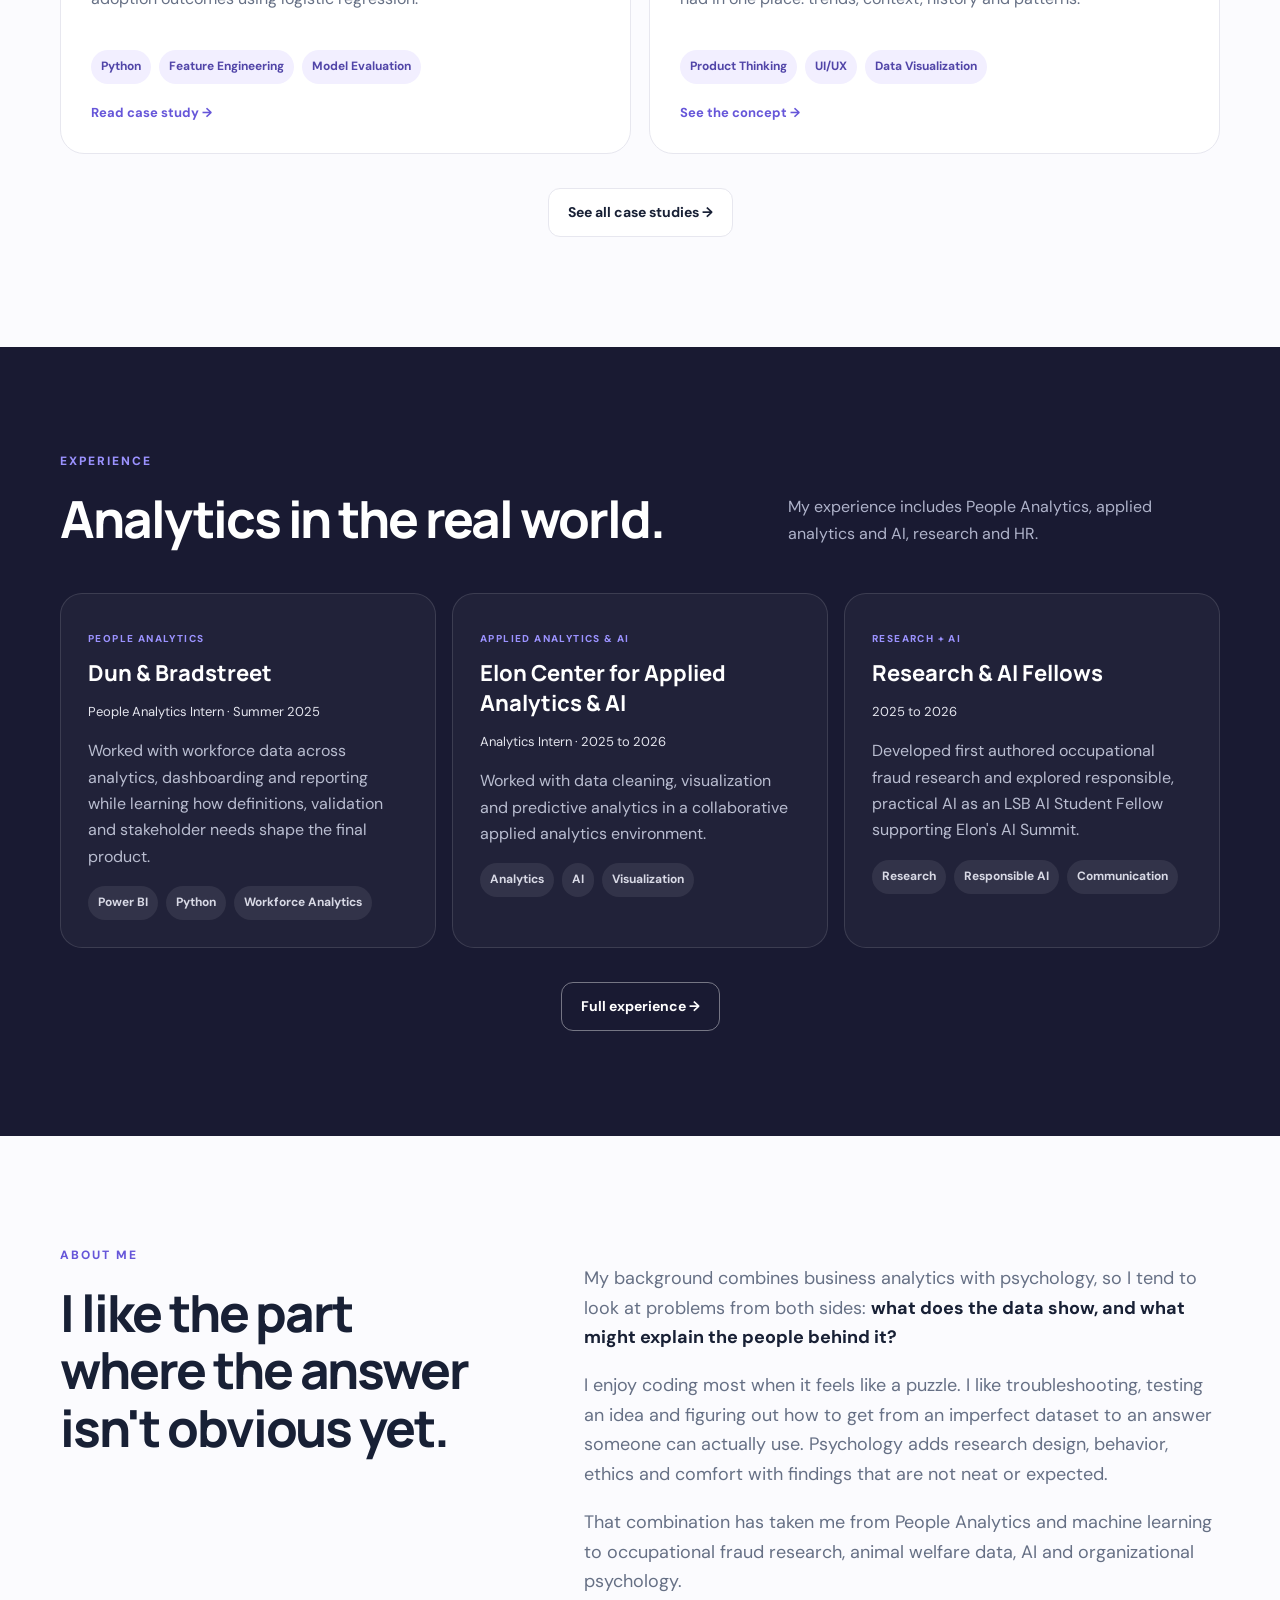
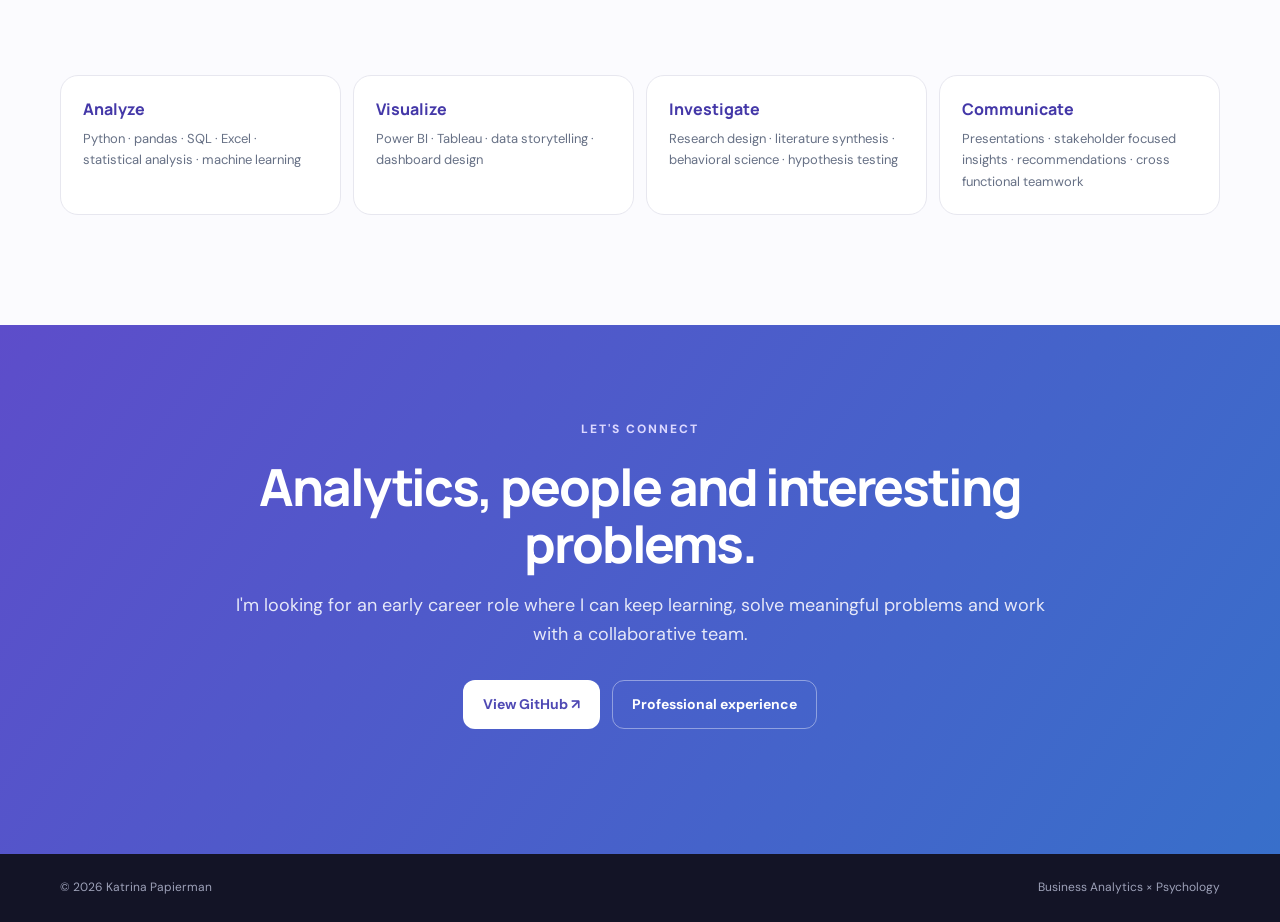
==== commit f6ca5cd3: "Polish homepage wording and responsive layout" ====
--- a/index.html
+++ b/index.html
@@ -1 +1 @@
-<!doctype html><html lang="en"><head><meta charset="utf-8"><meta name="viewport" content="width=device-width,initial-scale=1"><meta name="description" content="Katrina Papierman's professional portfolio: business analytics, psychology, people analytics, AI, research, and strategy."><title>Katrina Papierman | Business Analytics + Psychology</title><link rel="preconnect" href="https://fonts.googleapis.com"><link rel="preconnect" href="https://fonts.gstatic.com" crossorigin><link href="https://fonts.googleapis.com/css2?family=DM+Sans:wght@400;500;600;700&family=Manrope:wght@500;600;700;800&display=swap" rel="stylesheet"><link rel="stylesheet" href="styles.css"></head><body><header class="nav-wrap"><nav class="nav container"><a class="brand name-brand" href="#top"><span class="brand-mark">KP.</span><span class="brand-name">Katrina Papierman</span></a><div class="nav-links"><a href="work.html">Work</a><a href="projects.html">Projects</a><a href="experience.html">Experience</a><a href="#about">About</a><a href="#contact">Contact</a></div></nav></header><main id="top"><section class="hero container"><div class="hero-copy"><p class="eyebrow">BUSINESS ANALYTICS <span>×</span> PSYCHOLOGY</p><h1>I turn messy data and human behavior into <em>useful decisions.</em></h1><p class="hero-text">I'm Katrina Papierman, an Elon University graduate working at the intersection of analytics, people, research, and strategy. I like questions that require both technical problem-solving and understanding why people behave the way they do.</p><div class="hero-actions"><a class="button primary" href="work.html">Explore my work</a><a class="button ghost" href="projects.html">Projects + tools</a></div><div class="quick-facts"><span>Python</span><span>Power BI</span><span>Research</span><span>Machine Learning</span><span>People Analytics</span></div></div><aside class="hero-card"><div class="orb orb-one"></div><div class="orb orb-two"></div><p class="card-kicker">MY THROUGHLINE</p><p class="card-quote">Ask an interesting question. Find the evidence. Figure out what it means. Make it useful.</p><div class="degree"><strong>B.S.B.A.</strong><span>Business Analytics</span></div><div class="degree"><strong>B.A.</strong><span>Psychology</span></div><p class="school">Elon University · 2026</p></aside></section><section class="curiosity-strip"><div class="container"><span class="curiosity-label">CURRENTLY CURIOUS ABOUT</span><div class="curiosity-items"><span>Why people do what they do</span><i>✦</i><span>AI + human judgment</span><i>✦</i><span>Animals + data</span><i>✦</i><span>Making messy information useful</span></div></div></section><section class="section container" id="work"><div class="section-heading"><div><p class="eyebrow">FEATURED CASE STUDIES</p><h2>Different problems. Same curiosity.</h2></div><p>Selected technical, behavioral and strategic work. Each case study goes beyond the final output to show the question, decisions, limitations and what I learned.</p></div><div class="project-grid"><a class="project featured card-link" href="work.html#flight"><div class="project-top"><span class="project-no">01</span><span class="tag">Machine Learning</span></div><h3>Predicting Controllable Flight Delays</h3><p>Compared four classification approaches, addressed class imbalance and used SHAP to connect predictive performance with operational interpretation.</p><div class="chips"><span>Python</span><span>XGBoost</span><span>SHAP</span></div><span class="read-more">Read case study →</span></a><a class="project research card-link" href="work.html#fraud"><div class="project-top"><span class="project-no">02</span><span class="tag">Behavioral Research</span></div><h3>Parallel Paths to Crime</h3><p>First-authored interdisciplinary research developing a dual-path conceptual model of occupational fraud motivation.</p><div class="chips"><span>Fraud</span><span>Psychology</span><span>Behavioral Ethics</span></div><span class="read-more">Read case study →</span></a><a class="project card-link" href="work.html#animals"><div class="project-top"><span class="project-no">03</span><span class="tag">Data Mining</span></div><h3>Austin Animal Center Adoption Patterns</h3><p>Analyzed 173,000+ shelter records and modeled dog adoption outcomes using logistic regression.</p><div class="chips"><span>Python</span><span>Feature Engineering</span><span>Model Evaluation</span></div><span class="read-more">Read case study →</span></a><a class="project card-link" href="work.html#cat"><div class="project-top"><span class="project-no">04</span><span class="tag">Experimental Research</span></div><h3>Reinforcing the Untrainable</h3><p>Designed and executed a 34-study-day behavioral experiment, including repeated measurement, ethics and investigation of an unexpected null result.</p><div class="chips"><span>Research Design</span><span>ABA</span><span>Ethics</span></div><span class="read-more">Read case study →</span></a></div><div class="center-action"><a class="button ghost" href="projects.html">See projects + tools →</a></div></section><section class="experience-band" id="experience"><div class="container"><div class="section-heading light"><div><p class="eyebrow">EXPERIENCE</p><h2>Analytics in the real world.</h2></div><p>Professional work is described carefully to respect organizational confidentiality while still showing the kind of work I have done.</p></div><div class="experience-grid"><article><p class="role-type">PEOPLE ANALYTICS</p><h3>Dun & Bradstreet</h3><p class="role">People Analytics Intern · Summer 2025</p><p>Worked across workforce analytics, dashboarding and reporting, including publicly describable early-talent work, while learning how data definitions, validation and stakeholder needs shape HR analytics.</p><div class="chips dark"><span>Power BI</span><span>Python</span><span>Workforce Analytics</span></div></article><article><p class="role-type">APPLIED ANALYTICS & AI</p><h3>Elon Center for Applied Analytics & AI</h3><p class="role">Analytics Intern · 2025–2026</p><p>Worked with data cleaning, visualization and predictive analytics in a collaborative applied-analytics environment.</p><div class="chips dark"><span>Analytics</span><span>AI</span><span>Visualization</span></div></article><article><p class="role-type">RESEARCH + AI</p><h3>Research & AI Fellows</h3><p class="role">2025–2026</p><p>Developed first-authored occupational-fraud research and explored responsible, practical AI as an LSB AI Student Fellow supporting Elon's AI Summit.</p><div class="chips dark"><span>Research</span><span>Responsible AI</span><span>Communication</span></div></article></div><div class="center-action"><a class="button light-button" href="experience.html">Full experience →</a></div></div></section><section class="section container" id="about"><div class="about-grid"><div><p class="eyebrow">ABOUT ME</p><h2>I like the part where the answer isn't obvious yet.</h2></div><div class="about-copy"><p>My background combines business analytics with psychology, so I tend to look at problems from both sides: <strong>what does the data show, and what might explain the people behind it?</strong></p><p>I discovered that I enjoy coding most when it feels like a puzzle—troubleshooting, testing an idea, and figuring out how to get from an imperfect dataset to an answer someone can actually use. Psychology adds research design, behavior, ethics, and comfort with findings that aren't neat or expected.</p><p>That combination has taken me from People Analytics and machine learning to occupational-fraud research, animal-welfare data, AI and organizational psychology.</p></div></div><div class="skills"><div><h4>Analyze</h4><p>Python · pandas · SQL · Excel · statistical analysis · machine learning</p></div><div><h4>Visualize</h4><p>Power BI · Tableau · data storytelling · dashboard design</p></div><div><h4>Investigate</h4><p>Research design · literature synthesis · behavioral science · hypothesis testing</p></div><div><h4>Communicate</h4><p>Presentations · stakeholder-focused insights · recommendations · cross-functional teamwork</p></div></div></section><section class="contact" id="contact"><div class="container contact-inner"><p class="eyebrow">LET'S CONNECT</p><h2>Analytics, people, and interesting problems.</h2><p>I'm exploring early-career opportunities where I can keep learning, solve meaningful problems and work with a collaborative team.</p><div class="hero-actions"><a class="button primary" href="https://github.com/kpapierman" target="_blank" rel="noreferrer">View GitHub ↗</a><a class="button ghost light-button" href="experience.html">Professional experience</a></div></div></section></main><footer><div class="container"><span>© 2026 Katrina Papierman</span><span>Business Analytics × Psychology</span></div></footer></body></html>+<!doctype html><html lang="en"><head><meta charset="utf-8"><meta name="viewport" content="width=device-width,initial-scale=1"><meta name="description" content="Katrina Papierman's portfolio in business analytics, psychology, people analytics, AI, research and strategy."><title>Katrina Papierman | Business Analytics + Psychology</title><link rel="preconnect" href="https://fonts.googleapis.com"><link rel="preconnect" href="https://fonts.gstatic.com" crossorigin><link href="https://fonts.googleapis.com/css2?family=DM+Sans:wght@400;500;600;700&family=Manrope:wght@500;600;700;800&display=swap" rel="stylesheet"><link rel="stylesheet" href="styles.css"><style>html,body{max-width:100%;overflow-x:hidden}.hero>*{min-width:0}@media(min-width:901px){.hero{grid-template-columns:minmax(0,1.35fr) minmax(300px,.65fr);gap:54px}.hero-card{min-height:390px}.hero h1{font-size:clamp(46px,5vw,68px)}}</style></head><body><header class="nav-wrap"><nav class="nav container"><a class="brand name-brand" href="#top"><span class="brand-mark">KP</span><span class="brand-name">Katrina Papierman</span></a><div class="nav-links"><a href="work.html">Work</a><a href="projects.html">Projects</a><a href="experience.html">Experience</a><a href="#about">About</a><a href="#contact">Contact</a></div></nav></header><main id="top"><section class="hero container"><div class="hero-copy"><p class="eyebrow">BUSINESS ANALYTICS <span>×</span> PSYCHOLOGY</p><h1>I turn messy data and human behavior into <em>useful decisions.</em></h1><p class="hero-text">I'm Katrina Papierman, an Elon University graduate who likes problems that need both analytics and an understanding of people. I am happiest when there is an interesting question, imperfect data and something useful to figure out.</p><div class="hero-actions"><a class="button primary" href="work.html">Explore my work</a><a class="button ghost" href="experience.html">View experience</a></div><div class="quick-facts"><span>Python</span><span>Power BI</span><span>Research</span><span>Machine Learning</span><span>People Analytics</span></div></div><aside class="hero-card"><div class="orb orb-one"></div><div class="orb orb-two"></div><p class="card-kicker">HOW I LIKE TO WORK</p><p class="card-quote">Ask an interesting question. Find the evidence. Figure out what it means. Make it useful.</p><div class="degree"><strong>B.S.B.A.</strong><span>Business Analytics</span></div><div class="degree"><strong>B.A.</strong><span>Psychology</span></div><p class="school">Elon University · 2026</p></aside></section><section class="section container" id="work"><div class="section-heading"><div><p class="eyebrow">FEATURED CASE STUDIES</p><h2>Different problems. Same curiosity.</h2></div><p>These projects show how I approach technical, behavioral and strategic questions, including the choices, limitations and unexpected results along the way.</p></div><div class="project-grid"><a class="project featured card-link" href="work.html#flight"><div class="project-top"><span class="project-no">01</span><span class="tag">Machine Learning</span></div><h3>Predicting Controllable Flight Delays</h3><p>Compared four classification approaches, addressed class imbalance and used SHAP to interpret the factors behind model predictions.</p><div class="chips"><span>Python</span><span>XGBoost</span><span>SHAP</span></div><span class="read-more">Read case study →</span></a><a class="project research card-link" href="work.html#fraud"><div class="project-top"><span class="project-no">02</span><span class="tag">Behavioral Research</span></div><h3>Parallel Paths to Crime</h3><p>Developed first authored interdisciplinary research on the psychological development of occupational fraud.</p><div class="chips"><span>Fraud</span><span>Psychology</span><span>Behavioral Ethics</span></div><span class="read-more">Read case study →</span></a><a class="project card-link" href="work.html#animals"><div class="project-top"><span class="project-no">03</span><span class="tag">Data Mining</span></div><h3>Austin Animal Center Adoption Patterns</h3><p>Analyzed more than 173,000 shelter records and modeled dog adoption outcomes using logistic regression.</p><div class="chips"><span>Python</span><span>Feature Engineering</span><span>Model Evaluation</span></div><span class="read-more">Read case study →</span></a><a class="project card-link" href="work.html#pawfect"><div class="project-top"><span class="project-no">04</span><span class="tag">Product + Pet Health</span></div><h3>Pawfect Care</h3><p>Designed a pet health concept around the information I kept wishing I had in one place: trends, context, history and patterns.</p><div class="chips"><span>Product Thinking</span><span>UI/UX</span><span>Data Visualization</span></div><span class="read-more">See the concept →</span></a></div><div class="center-action"><a class="button ghost" href="work.html">See all case studies →</a></div></section><section class="experience-band" id="experience"><div class="container"><div class="section-heading light"><div><p class="eyebrow">EXPERIENCE</p><h2>Analytics in the real world.</h2></div><p>My experience includes People Analytics, applied analytics and AI, research and HR.</p></div><div class="experience-grid"><article><p class="role-type">PEOPLE ANALYTICS</p><h3>Dun & Bradstreet</h3><p class="role">People Analytics Intern · Summer 2025</p><p>Worked with workforce data across analytics, dashboarding and reporting while learning how definitions, validation and stakeholder needs shape the final product.</p><div class="chips dark"><span>Power BI</span><span>Python</span><span>Workforce Analytics</span></div></article><article><p class="role-type">APPLIED ANALYTICS & AI</p><h3>Elon Center for Applied Analytics & AI</h3><p class="role">Analytics Intern · 2025 to 2026</p><p>Worked with data cleaning, visualization and predictive analytics in a collaborative applied analytics environment.</p><div class="chips dark"><span>Analytics</span><span>AI</span><span>Visualization</span></div></article><article><p class="role-type">RESEARCH + AI</p><h3>Research & AI Fellows</h3><p class="role">2025 to 2026</p><p>Developed first authored occupational fraud research and explored responsible, practical AI as an LSB AI Student Fellow supporting Elon's AI Summit.</p><div class="chips dark"><span>Research</span><span>Responsible AI</span><span>Communication</span></div></article></div><div class="center-action"><a class="button light-button" href="experience.html">Full experience →</a></div></div></section><section class="section container" id="about"><div class="about-grid"><div><p class="eyebrow">ABOUT ME</p><h2>I like the part where the answer isn't obvious yet.</h2></div><div class="about-copy"><p>My background combines business analytics with psychology, so I tend to look at problems from both sides: <strong>what does the data show, and what might explain the people behind it?</strong></p><p>I enjoy coding most when it feels like a puzzle. I like troubleshooting, testing an idea and figuring out how to get from an imperfect dataset to an answer someone can actually use. Psychology adds research design, behavior, ethics and comfort with findings that are not neat or expected.</p><p>That combination has taken me from People Analytics and machine learning to occupational fraud research, animal welfare data, AI and organizational psychology.</p></div></div><div class="skills"><div><h4>Analyze</h4><p>Python · pandas · SQL · Excel · statistical analysis · machine learning</p></div><div><h4>Visualize</h4><p>Power BI · Tableau · data storytelling · dashboard design</p></div><div><h4>Investigate</h4><p>Research design · literature synthesis · behavioral science · hypothesis testing</p></div><div><h4>Communicate</h4><p>Presentations · stakeholder focused insights · recommendations · cross functional teamwork</p></div></div></section><section class="contact" id="contact"><div class="container contact-inner"><p class="eyebrow">LET'S CONNECT</p><h2>Analytics, people and interesting problems.</h2><p>I'm looking for an early career role where I can keep learning, solve meaningful problems and work with a collaborative team.</p><div class="hero-actions"><a class="button primary" href="https://github.com/kpapierman" target="_blank" rel="noreferrer">View GitHub ↗</a><a class="button ghost light-button" href="experience.html">Professional experience</a></div></div></section></main><footer><div class="container"><span>© 2026 Katrina Papierman</span><span>Business Analytics × Psychology</span></div></footer></body></html>
--- a/styles.css
+++ b/styles.css
@@ -1 +1 @@
-:root{--ink:#182035;--muted:#667085;--purple:#6656d9;--purple-dark:#4438a8;--blue:#3478d4;--pink:#e46ca9;--mint:#45b99a;--orange:#f29a58;--lav:#f2efff;--paper:#fbfbfe;--line:#e7e7ef;--night:#191a32;--white:#fff;--radius:24px}*{box-sizing:border-box}html{scroll-behavior:smooth}body{margin:0;font-family:'DM Sans',sans-serif;color:var(--ink);background:var(--paper);line-height:1.65}.container{width:min(1160px,calc(100% - 48px));margin:auto}.nav-wrap{position:sticky;top:0;z-index:10;background:rgba(251,251,254,.9);backdrop-filter:blur(14px);border-bottom:1px solid rgba(231,231,239,.7)}.nav{height:72px;display:flex;align-items:center;justify-content:space-between}.brand{font:800 22px 'Manrope';text-decoration:none;color:var(--ink)}.name-brand{display:flex;align-items:center;gap:11px}.brand-mark{display:grid;place-items:center;width:38px;height:38px;border-radius:12px;background:linear-gradient(135deg,var(--purple),var(--blue));color:#fff;font-size:14px;box-shadow:0 7px 18px rgba(102,86,217,.2)}.brand-name{font-size:16px;color:var(--ink);letter-spacing:-.02em}.nav-links{display:flex;gap:30px}.nav-links a{color:#4b5367;text-decoration:none;font-size:14px;font-weight:600}.nav-links a:hover,.text-link{color:var(--purple)}.hero{min-height:690px;display:grid;grid-template-columns:1.5fr .8fr;gap:72px;align-items:center;padding:72px 0}.eyebrow{font-size:12px;letter-spacing:.17em;font-weight:800;color:var(--purple);margin:0 0 18px;text-transform:uppercase}.hero h1,.page-hero h1{font:800 clamp(44px,6vw,76px)/1.05 'Manrope';letter-spacing:-.055em;margin:0}.hero h1 em,.page-hero h1 em{font-style:normal;background:linear-gradient(110deg,var(--purple),var(--blue),var(--pink));-webkit-background-clip:text;color:transparent}.hero-text,.page-hero>p:last-child{font-size:19px;color:var(--muted);max-width:760px;margin:28px 0}.hero-actions,.project-actions{display:flex;gap:12px;margin:30px 0}.button{display:inline-block;padding:12px 19px;border-radius:12px;text-decoration:none;font-weight:700;font-size:14px;border:1px solid transparent}.primary{background:linear-gradient(120deg,var(--purple),#596fd7);color:white;box-shadow:0 8px 24px rgba(102,86,217,.2)}.ghost{border-color:var(--line);color:var(--ink);background:white}.quick-facts,.chips{display:flex;flex-wrap:wrap;gap:8px}.quick-facts{margin-top:34px}.quick-facts span,.chips span{font-size:12px;font-weight:700;padding:7px 10px;border-radius:999px;background:var(--lav);color:#5145a8}.quick-facts span:nth-child(even){background:#eef7ff;color:#35669c}.hero-card{position:relative;overflow:hidden;background:linear-gradient(145deg,#202344,#2a2757);color:white;border-radius:32px;padding:40px;min-height:430px;box-shadow:0 28px 65px rgba(32,35,68,.18);transform:rotate(1deg)}.hero-card>*{transform:rotate(-1deg)}.orb{position:absolute!important;border-radius:50%;opacity:.65}.orb-one{width:190px;height:190px;background:#6554df;right:-70px;top:-60px}.orb-two{width:150px;height:150px;background:#287bc3;left:-80px;bottom:-50px}.card-kicker{font-size:11px;letter-spacing:.17em;font-weight:800;color:#bbb8f2}.card-quote{position:relative;font:700 27px/1.3 'Manrope';letter-spacing:-.025em;margin:35px 0 50px}.degree{position:relative;border-top:1px solid rgba(255,255,255,.14);padding:15px 0;display:flex;justify-content:space-between}.degree span{color:#d4d5e5}.school{color:#9fa3bf;font-size:13px}.curiosity-strip{border-top:1px solid #e6e2ff;border-bottom:1px solid #e6e2ff;background:linear-gradient(90deg,#f5f1ff,#eef8ff,#fff5fb);padding:18px 0}.curiosity-strip .container{display:flex;align-items:center;gap:28px}.curiosity-label{font-size:10px;letter-spacing:.14em;font-weight:800;color:var(--purple);white-space:nowrap;text-transform:uppercase}.curiosity-items{display:flex;align-items:center;flex-wrap:wrap;gap:14px;font-size:13px;font-weight:600;color:#50586b}.curiosity-items i{font-style:normal;color:#9b79dd}.section{padding:110px 0}.section-heading{display:grid;grid-template-columns:1.2fr .8fr;gap:80px;align-items:end;margin-bottom:46px}.section-heading h2,.about-grid h2,.contact h2{font:750 clamp(34px,4vw,52px)/1.12 'Manrope';letter-spacing:-.04em;margin:0}.section-heading>p{color:var(--muted);margin:0}.project-grid{display:grid;grid-template-columns:repeat(2,1fr);gap:18px}.project{background:white;border:1px solid var(--line);border-radius:var(--radius);padding:30px;min-height:330px;display:flex;flex-direction:column;transition:.2s ease}.card-link{text-decoration:none;color:inherit}.project:hover{transform:translateY(-5px) rotate(-.25deg);box-shadow:0 18px 45px rgba(32,35,68,.09)}.project.featured{background:linear-gradient(145deg,#f2efff,#f7faff);border-color:#ded8ff}.project.research{background:linear-gradient(145deg,#edf7ff,#f8fbff);border-color:#d8eafa}.project-top{display:flex;justify-content:space-between}.project-no{font:700 13px 'Manrope';color:#a3a8b6}.tag{font-size:11px;text-transform:uppercase;letter-spacing:.1em;font-weight:800;color:var(--purple)}.project h3{font:750 25px/1.2 'Manrope';letter-spacing:-.025em;margin:28px 0 12px}.project p{color:var(--muted)}.project .chips{margin-top:auto}.read-more{font-size:13px;font-weight:700;color:var(--purple);margin-top:18px}.center-action{text-align:center;margin-top:34px}.experience-band,.additional-work{background:var(--night);color:white;padding:105px 0}.section-heading.light>p{color:#afb3ca}.section-heading.light .eyebrow{color:#9b92ff}.experience-grid{display:grid;grid-template-columns:repeat(3,1fr);gap:16px}.experience-grid article,.mini-grid article{border:1px solid rgba(255,255,255,.12);border-radius:22px;padding:27px;background:rgba(255,255,255,.035)}.experience-grid h3,.mini-grid h3{font:750 22px 'Manrope';margin:4px 0}.experience-grid article>p:not(.role-type):not(.role),.mini-grid p{color:#b9bdd0}.role-type,.mini-grid article>span{font-size:10px;letter-spacing:.14em;color:#9b92ff;font-weight:800;text-transform:uppercase}.role{font-size:13px;color:#e3e4ed!important}.chips.dark span{background:rgba(255,255,255,.08);color:#d8d9e5}.light-button{background:transparent;border-color:rgba(255,255,255,.4);color:white}.about-grid{display:grid;grid-template-columns:.8fr 1.2fr;gap:100px}.about-copy{font-size:18px;color:var(--muted)}.about-copy strong{color:var(--ink)}.skills{display:grid;grid-template-columns:repeat(4,1fr);gap:12px;margin-top:60px}.skills div{background:white;border:1px solid var(--line);border-radius:18px;padding:22px}.skills div:nth-child(2),.skills div:nth-child(4){transform:translateY(8px)}.skills h4{font:750 16px 'Manrope';margin:0 0 8px;color:var(--purple-dark)}.skills p{font-size:13px;color:var(--muted);margin:0}.contact{background:linear-gradient(125deg,#5d4dca,#386fca);color:white;text-align:center;padding:95px 0}.contact .eyebrow{color:#dcd8ff}.contact-inner{max-width:820px}.contact p:not(.eyebrow){color:#e6e8f8;font-size:18px}.contact .hero-actions{justify-content:center}.contact .primary{background:white;color:#4f49b4}footer{background:#131426;color:#9da1b8;font-size:12px}footer .container{display:flex;justify-content:space-between;padding:24px 0}footer a{color:#b9bdd0;text-decoration:none}.page-hero{padding:105px 0 80px;max-width:1160px}.page-hero h1{max-width:900px}.case-section{padding-bottom:100px}.case-study{display:grid;grid-template-columns:220px 1fr;gap:60px;padding:78px 0;border-top:1px solid var(--line);scroll-margin-top:70px}.case-label span{font:800 40px 'Manrope';color:#d9d8e6}.case-label p{font-size:11px;letter-spacing:.1em;text-transform:uppercase;font-weight:800;color:var(--purple)}.case-main{max-width:790px}.case-main h2,.timeline-item h2{font:750 clamp(30px,4vw,46px)/1.1 'Manrope';letter-spacing:-.04em;margin:0 0 14px}.lede{font-size:21px;color:var(--muted);margin-bottom:32px}.case-main h3{font:750 17px 'Manrope';margin-top:32px}.case-main>p:not(.lede){color:#555e72}.case-meta{display:grid;grid-template-columns:repeat(3,1fr);gap:10px;margin:30px 0}.case-meta div{background:white;border:1px solid var(--line);border-radius:14px;padding:15px}.case-meta strong,.case-meta span{display:block}.case-meta strong{font-size:11px;color:var(--purple);text-transform:uppercase;letter-spacing:.08em}.case-meta span{font-size:12px;color:var(--muted);margin-top:5px}.insight-box{background:linear-gradient(135deg,var(--lav),#eef7ff);border-left:3px solid var(--purple);padding:20px 23px;border-radius:4px 16px 16px 4px;margin:30px 0}.insight-box p{margin:5px 0 0;color:#555e72}.visual-card{position:relative;overflow:hidden;border:1px solid #e3defd;border-radius:24px;padding:25px;margin:30px 0;background:linear-gradient(135deg,#f8f6ff,#f2f8ff);box-shadow:0 16px 40px rgba(46,43,95,.07)}.visual-card:after{content:'';position:absolute;width:150px;height:150px;border-radius:50%;right:-65px;top:-75px;background:linear-gradient(135deg,rgba(102,86,217,.17),rgba(228,108,169,.13))}.visual-title{display:flex;justify-content:space-between;gap:20px;align-items:center;margin-bottom:22px}.visual-title span{font-size:10px;letter-spacing:.15em;font-weight:800;color:var(--purple);text-transform:uppercase}.visual-title strong{font:700 15px 'Manrope';text-align:right}.visual-flow,.strategy-loop{display:flex;align-items:center;justify-content:center;gap:10px;flex-wrap:wrap;margin:18px 0}.visual-flow b,.strategy-loop span{background:white;border:1px solid #e3e3f1;padding:8px 11px;border-radius:11px;font-size:12px}.visual-flow i,.strategy-loop i{font-style:normal;color:var(--purple);font-weight:800}.bar-story div{display:grid;grid-template-columns:130px 1fr;align-items:center;gap:12px;margin:9px 0}.bar-story span{font-size:11px;color:#60687a}.bar-story b{height:9px;display:block;border-radius:999px;background:linear-gradient(90deg,var(--purple),var(--blue))}.visual-card small{display:block;color:#7d8494;margin-top:15px}.paths{display:grid;grid-template-columns:1fr .8fr 1fr;gap:12px;align-items:center}.paths>div:first-child,.paths>div:last-child{display:flex;flex-direction:column;gap:7px}.paths b,.paths span{background:white;border:1px solid #e4e1f3;border-radius:12px;padding:9px;font-size:11px;text-align:center}.paths b{color:var(--purple-dark)}.converge{text-align:center!important;font-size:20px;color:var(--purple);background:none!important}.converge strong{display:block;font-size:11px}.outcome-pill{margin:17px auto 0;padding:10px 15px;border-radius:999px;background:#25264a;color:white;font-size:11px;text-align:center;max-width:440px}.metric-row{display:grid;grid-template-columns:repeat(3,1fr);gap:10px}.metric-row div{background:white;border-radius:18px;padding:18px;text-align:center;border:1px solid #e6e3f4}.metric-row b{display:block;font:800 27px 'Manrope';color:var(--purple)}.metric-row span{font-size:11px;color:var(--muted)}.animal-note{margin-top:15px;padding:13px 15px;border-radius:14px;background:#fff8e9;font-size:12px;color:#655a48}.cat-visual{background:linear-gradient(135deg,#f8f4ff,#fff6fb)}.cat-bars div{display:grid;grid-template-columns:80px 1fr;align-items:center;gap:10px;margin:12px 0}.cat-bars span{font-weight:700;font-size:12px}.cat-bars b{width:max(var(--v),42px);min-width:42px;background:linear-gradient(90deg,var(--purple),var(--pink));color:white;border-radius:10px;padding:7px 9px;font-size:11px}.cat-visual p{font-size:12px;color:var(--muted);margin:15px 0 0}.pawfect-case{background:linear-gradient(180deg,transparent,#faf8ff 35%,transparent)}.pawfect-visual{background:linear-gradient(135deg,#f5f0ff,#edf9ff,#fff4fb);border-color:#dcd3ff}.phone-row{display:grid;grid-template-columns:repeat(4,1fr);gap:10px}.phone-row div{min-height:150px;background:white;border:5px solid #22263a;border-radius:25px;padding:18px 10px 12px;box-shadow:0 8px 20px rgba(36,38,69,.09);display:flex;flex-direction:column;text-align:center}.phone-row b{color:#332b83;font:700 14px 'Manrope'}.phone-row span{font-size:10px;color:var(--muted);margin-top:6px}.phone-row i{font-style:normal;font-size:24px;color:var(--purple);margin:auto}.pawfect-features{display:flex;gap:7px;flex-wrap:wrap;margin-top:18px}.pawfect-features span{background:rgba(255,255,255,.8);border:1px solid #e4ddff;border-radius:999px;padding:7px 10px;font-size:10px;font-weight:700;color:#4d4b65}.metric-pop{display:flex;gap:13px;align-items:center;background:white;border:1px solid #e5e2f2;border-radius:16px;padding:15px;margin-top:15px}.metric-pop b{font:800 32px 'Manrope';color:var(--purple)}.metric-pop span{font-size:11px;color:var(--muted)}.mini-grid{display:grid;grid-template-columns:repeat(2,1fr);gap:16px}.timeline{padding-bottom:110px}.timeline-item{display:grid;grid-template-columns:200px 1fr;gap:55px;padding:52px 0;border-top:1px solid var(--line)}.timeline-date{font:700 12px 'Manrope';color:#8b91a0;letter-spacing:.08em}.role-type.purple{color:var(--purple)}.role-dark{font-weight:700;color:#525b6e}.timeline-item>div:last-child{max-width:790px}.timeline-item p:not(.role-type):not(.role-dark):not(.confidential){color:var(--muted)}.confidential{font-size:12px;font-style:italic;color:#8b91a0}.text-link{font-weight:700;text-decoration:none}.additional-work .mini-grid{margin-top:20px}@media(max-width:850px){.hero{grid-template-columns:1fr;gap:30px}.section-heading,.about-grid{grid-template-columns:1fr;gap:20px}.project-grid,.experience-grid{grid-template-columns:1fr}.skills{grid-template-columns:repeat(2,1fr)}.case-study,.timeline-item{grid-template-columns:1fr;gap:20px}.case-meta{grid-template-columns:1fr}.case-label{display:flex;gap:15px;align-items:center}.case-label span{font-size:24px}.mini-grid{grid-template-columns:1fr}.curiosity-strip .container{align-items:flex-start;flex-direction:column;gap:7px}.paths{grid-template-columns:1fr}.converge{transform:rotate(90deg)}.phone-row{grid-template-columns:repeat(2,1fr)}}@media(max-width:560px){.container{width:min(100% - 28px,1160px)}.nav-links{gap:13px}.nav-links a:nth-child(2){display:none}.brand-name{display:none}.hero{padding-top:50px}.hero h1,.page-hero h1{font-size:44px}.hero-card{padding:28px}.section,.page-hero{padding-top:70px;padding-bottom:70px}.skills{grid-template-columns:1fr}.skills div:nth-child(2),.skills div:nth-child(4){transform:none}.contact h2{font-size:36px}footer .container{gap:15px;flex-direction:column}.hero-actions{flex-wrap:wrap}.visual-title{align-items:flex-start;flex-direction:column}.visual-title strong{text-align:left}.metric-row{grid-template-columns:1fr}.phone-row{grid-template-columns:1fr 1fr}.bar-story div{grid-template-columns:95px 1fr}}+:root{--ink:#182035;--muted:#667085;--purple:#6656d9;--purple-dark:#4438a8;--blue:#3478d4;--pink:#e46ca9;--mint:#45b99a;--orange:#f29a58;--lav:#f2efff;--paper:#fbfbfe;--line:#e7e7ef;--night:#191a32;--white:#fff;--radius:24px}*{box-sizing:border-box}html{scroll-behavior:smooth}body{margin:0;font-family:'DM Sans',sans-serif;color:var(--ink);background:var(--paper);line-height:1.65}.container{width:min(1160px,calc(100% - 48px));margin:auto}.nav-wrap{position:sticky;top:0;z-index:10;background:rgba(251,251,254,.9);backdrop-filter:blur(14px);border-bottom:1px solid rgba(231,231,239,.7)}.nav{height:72px;display:flex;align-items:center;justify-content:space-between}.brand{font:800 22px 'Manrope';text-decoration:none;color:var(--ink)}.name-brand{display:flex;align-items:center;gap:11px}.brand-mark{display:grid;place-items:center;width:38px;height:38px;border-radius:12px;background:linear-gradient(135deg,var(--purple),var(--blue));color:#fff;font-size:14px}.brand-name{font-size:16px}.nav-links{display:flex;gap:26px}.nav-links a{color:#4b5367;text-decoration:none;font-size:14px;font-weight:600}.nav-links a:hover,.text-link{color:var(--purple)}.hero{min-height:690px;display:grid;grid-template-columns:1.5fr .8fr;gap:72px;align-items:center;padding:72px 0}.eyebrow{font-size:12px;letter-spacing:.17em;font-weight:800;color:var(--purple);margin:0 0 18px;text-transform:uppercase}.hero h1,.page-hero h1{font:800 clamp(44px,6vw,76px)/1.05 'Manrope';letter-spacing:-.055em;margin:0}.hero h1 em,.page-hero h1 em{font-style:normal;background:linear-gradient(110deg,var(--purple),var(--blue),var(--pink));-webkit-background-clip:text;color:transparent}.hero-text,.page-hero>p:last-child{font-size:19px;color:var(--muted);max-width:760px;margin:28px 0}.hero-actions,.project-actions{display:flex;flex-wrap:wrap;gap:12px;margin:30px 0}.button{display:inline-block;padding:12px 19px;border-radius:12px;text-decoration:none;font-weight:700;font-size:14px;border:1px solid transparent}.primary{background:linear-gradient(120deg,var(--purple),#596fd7);color:white}.ghost{border-color:var(--line);color:var(--ink);background:white}.quick-facts,.chips{display:flex;flex-wrap:wrap;gap:8px}.quick-facts{margin-top:34px}.quick-facts span,.chips span{font-size:12px;font-weight:700;padding:7px 10px;border-radius:999px;background:var(--lav);color:#5145a8}.hero-card{position:relative;overflow:hidden;background:linear-gradient(145deg,#202344,#2a2757);color:white;border-radius:32px;padding:40px;min-height:430px;box-shadow:0 28px 65px rgba(32,35,68,.18)}.orb{position:absolute;border-radius:50%;opacity:.65}.orb-one{width:190px;height:190px;background:#6554df;right:-70px;top:-60px}.orb-two{width:150px;height:150px;background:#287bc3;left:-80px;bottom:-50px}.card-kicker{font-size:11px;letter-spacing:.17em;font-weight:800;color:#bbb8f2}.card-quote{position:relative;font:700 27px/1.3 'Manrope';margin:35px 0 50px}.degree{position:relative;border-top:1px solid rgba(255,255,255,.14);padding:15px 0;display:flex;justify-content:space-between}.degree span{color:#d4d5e5}.school{color:#9fa3bf;font-size:13px}.curiosity-strip{border-top:1px solid #e6e2ff;border-bottom:1px solid #e6e2ff;background:linear-gradient(90deg,#f5f1ff,#eef8ff,#fff5fb);padding:18px 0}.curiosity-strip .container{display:flex;align-items:center;gap:28px}.curiosity-label{font-size:10px;letter-spacing:.14em;font-weight:800;color:var(--purple)}.curiosity-items{display:flex;align-items:center;flex-wrap:wrap;gap:14px;font-size:13px;font-weight:600}.curiosity-items i{font-style:normal;color:#9b79dd}.section{padding:110px 0}.section-heading{display:grid;grid-template-columns:1.2fr .8fr;gap:80px;align-items:end;margin-bottom:46px}.section-heading h2,.about-grid h2,.contact h2{font:750 clamp(34px,4vw,52px)/1.12 'Manrope';letter-spacing:-.04em;margin:0}.section-heading>p{color:var(--muted);margin:0}.project-grid{display:grid;grid-template-columns:repeat(2,1fr);gap:18px}.project{background:white;border:1px solid var(--line);border-radius:var(--radius);padding:30px;min-height:330px;display:flex;flex-direction:column;transition:.2s}.card-link{text-decoration:none;color:inherit}.project:hover{transform:translateY(-4px);box-shadow:0 18px 45px rgba(32,35,68,.09)}.project.featured{background:linear-gradient(145deg,#f2efff,#f7faff)}.project.research{background:linear-gradient(145deg,#edf7ff,#f8fbff)}.project-top{display:flex;justify-content:space-between}.project-no{font:700 13px 'Manrope';color:#a3a8b6}.tag{font-size:11px;text-transform:uppercase;letter-spacing:.1em;font-weight:800;color:var(--purple)}.project h3{font:750 25px/1.2 'Manrope';margin:28px 0 12px}.project p{color:var(--muted)}.project .chips{margin-top:auto}.read-more{font-size:13px;font-weight:700;color:var(--purple);margin-top:18px}.center-action{text-align:center;margin-top:34px}.experience-band,.additional-work{background:var(--night);color:white;padding:105px 0}.section-heading.light>p{color:#afb3ca}.section-heading.light .eyebrow{color:#9b92ff}.experience-grid{display:grid;grid-template-columns:repeat(3,1fr);gap:16px}.experience-grid article,.mini-grid article{border:1px solid rgba(255,255,255,.12);border-radius:22px;padding:27px;background:rgba(255,255,255,.035)}.experience-grid h3,.mini-grid h3{font:750 22px 'Manrope';margin:4px 0}.experience-grid article>p:not(.role-type):not(.role),.mini-grid p{color:#b9bdd0}.role-type,.mini-grid article>span{font-size:10px;letter-spacing:.14em;color:#9b92ff;font-weight:800;text-transform:uppercase}.role{font-size:13px;color:#e3e4ed!important}.chips.dark span{background:rgba(255,255,255,.08);color:#d8d9e5}.light-button{background:transparent;border-color:rgba(255,255,255,.4);color:white}.about-grid{display:grid;grid-template-columns:.8fr 1.2fr;gap:100px}.about-copy{font-size:18px;color:var(--muted)}.about-copy strong{color:var(--ink)}.skills{display:grid;grid-template-columns:repeat(4,1fr);gap:12px;margin-top:60px}.skills div{background:white;border:1px solid var(--line);border-radius:18px;padding:22px}.skills h4{font:750 16px 'Manrope';margin:0 0 8px;color:var(--purple-dark)}.skills p{font-size:13px;color:var(--muted);margin:0}.contact{background:linear-gradient(125deg,#5d4dca,#386fca);color:white;text-align:center;padding:95px 0}.contact .eyebrow{color:#dcd8ff}.contact-inner{max-width:820px}.contact p:not(.eyebrow){color:#e6e8f8;font-size:18px}.contact .hero-actions{justify-content:center}.contact .primary{background:white;color:#4f49b4}footer{background:#131426;color:#9da1b8;font-size:12px}footer .container{display:flex;justify-content:space-between;padding:24px 0}footer a{color:#b9bdd0;text-decoration:none}.page-hero{padding:105px 0 80px}.page-hero h1{max-width:900px}.case-section{padding-bottom:100px}.case-study{display:grid;grid-template-columns:180px 1fr;gap:50px;padding:78px 0;border-top:1px solid var(--line);scroll-margin-top:70px}.case-label span{font:800 40px 'Manrope';color:#d9d8e6}.case-label p{font-size:11px;letter-spacing:.1em;text-transform:uppercase;font-weight:800;color:var(--purple)}.case-main{max-width:850px}.case-main h2,.timeline-item h2{font:750 clamp(30px,4vw,46px)/1.1 'Manrope';letter-spacing:-.04em;margin:0 0 14px}.lede{font-size:21px;color:var(--muted);margin-bottom:32px}.case-main h3{font:750 17px 'Manrope';margin-top:32px}.case-main>p:not(.lede){color:#555e72}.case-meta{display:grid;grid-template-columns:repeat(3,1fr);gap:10px;margin:30px 0}.case-meta div{background:white;border:1px solid var(--line);border-radius:14px;padding:15px}.case-meta strong,.case-meta span{display:block}.case-meta strong{font-size:11px;color:var(--purple);text-transform:uppercase}.case-meta span{font-size:12px;color:var(--muted);margin-top:5px}.insight-box{background:linear-gradient(135deg,var(--lav),#eef7ff);border-left:3px solid var(--purple);padding:20px 23px;border-radius:4px 16px 16px 4px;margin:30px 0}.insight-box p{margin:5px 0 0;color:#555e72}.real-gallery{display:grid;gap:14px;margin:30px 0}.real-gallery.three{grid-template-columns:repeat(3,1fr)}.real-gallery.two{grid-template-columns:repeat(2,1fr)}.real-gallery figure,.real-feature{margin:0;background:#fff;border:1px solid var(--line);border-radius:18px;padding:9px;box-shadow:0 12px 30px rgba(32,35,68,.07)}.real-gallery img,.real-feature img{display:block;width:100%;height:auto;border-radius:12px}.real-gallery figure{display:flex;flex-direction:column}.real-gallery.three img{aspect-ratio:16/9;object-fit:cover;object-position:top}.real-gallery figcaption,.real-feature figcaption{font-size:11px;color:var(--muted);padding:9px 5px 3px}.real-feature{margin:30px 0}.real-feature img{max-height:650px;object-fit:contain;background:#f6f6f9}.pawfect-gallery img{object-fit:contain;background:#f8f7fc}.mini-grid{display:grid;grid-template-columns:repeat(2,1fr);gap:16px}.timeline{padding-bottom:110px}.timeline-item{display:grid;grid-template-columns:200px 1fr;gap:55px;padding:55px 0;border-top:1px solid var(--line)}.timeline-date{font-size:12px;font-weight:800;color:#8b91a2}.role-type.purple{color:var(--purple)}.role-dark{font-weight:700;color:#555e72}.confidential{font-size:12px!important;background:#f4f2fb;border-radius:12px;padding:12px 15px}.text-link{text-decoration:none;font-weight:700}.additional-work .mini-grid{grid-template-columns:repeat(2,1fr)}@media(max-width:900px){.hero{grid-template-columns:1fr;min-height:auto}.hero-card{max-width:560px}.section-heading,.about-grid{grid-template-columns:1fr;gap:25px}.experience-grid,.skills{grid-template-columns:repeat(2,1fr)}.case-study,.timeline-item{grid-template-columns:1fr;gap:20px}.case-label{display:flex;align-items:center;gap:15px}.case-label p{margin:0}.real-gallery.three{grid-template-columns:1fr 1fr}.nav-links{gap:15px}}@media(max-width:650px){.container{width:min(100% - 30px,1160px)}.nav{height:auto;min-height:68px;align-items:flex-start;padding:14px 0;gap:12px}.brand-name{display:none}.nav-links{flex-wrap:wrap;justify-content:flex-end;gap:8px 14px}.hero{padding:50px 0}.hero h1,.page-hero h1{font-size:42px}.project-grid,.experience-grid,.skills,.case-meta,.mini-grid,.additional-work .mini-grid,.real-gallery.three,.real-gallery.two{grid-template-columns:1fr}.section,.experience-band,.additional-work{padding:70px 0}.page-hero{padding:70px 0 55px}.case-study{padding:55px 0}.curiosity-strip .container{display:block}.curiosity-items{margin-top:8px}.real-gallery.three img{aspect-ratio:auto;object-fit:contain}.project-actions{align-items:stretch}.project-actions .button{text-align:center}}
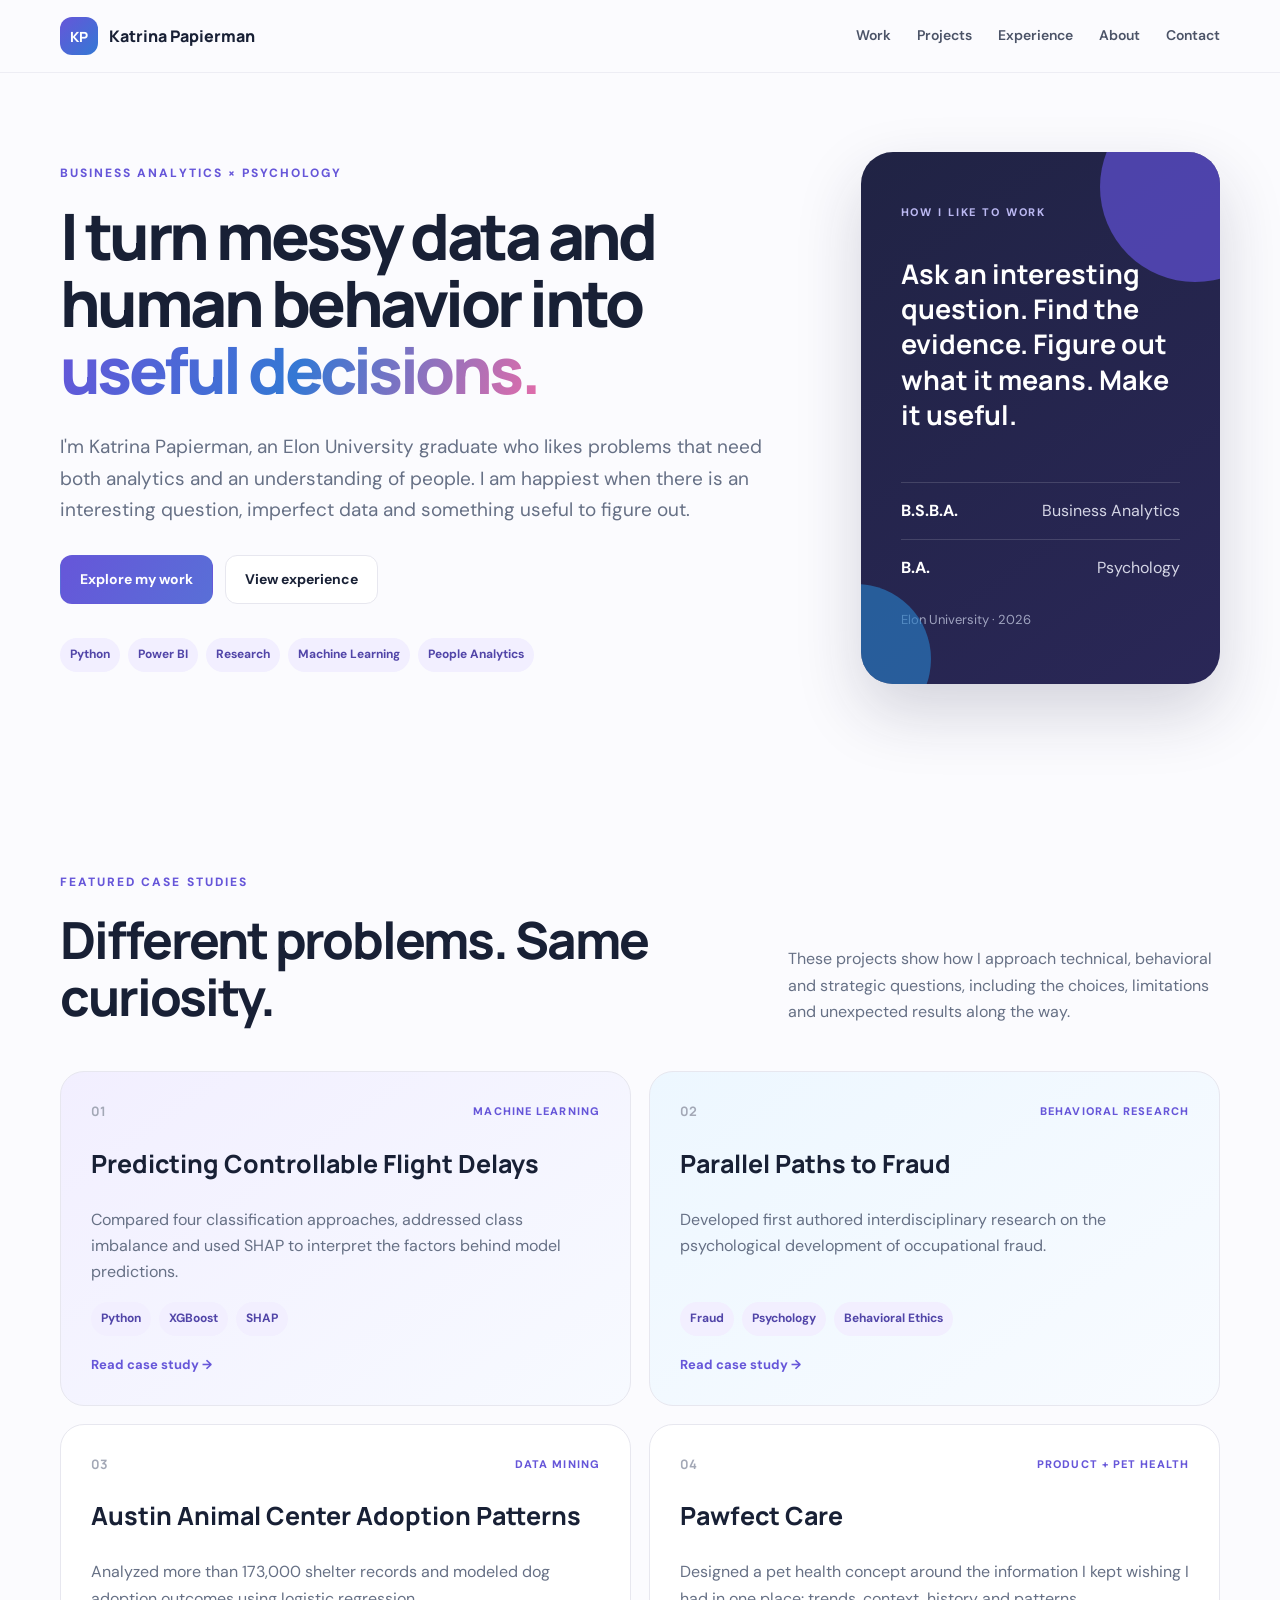
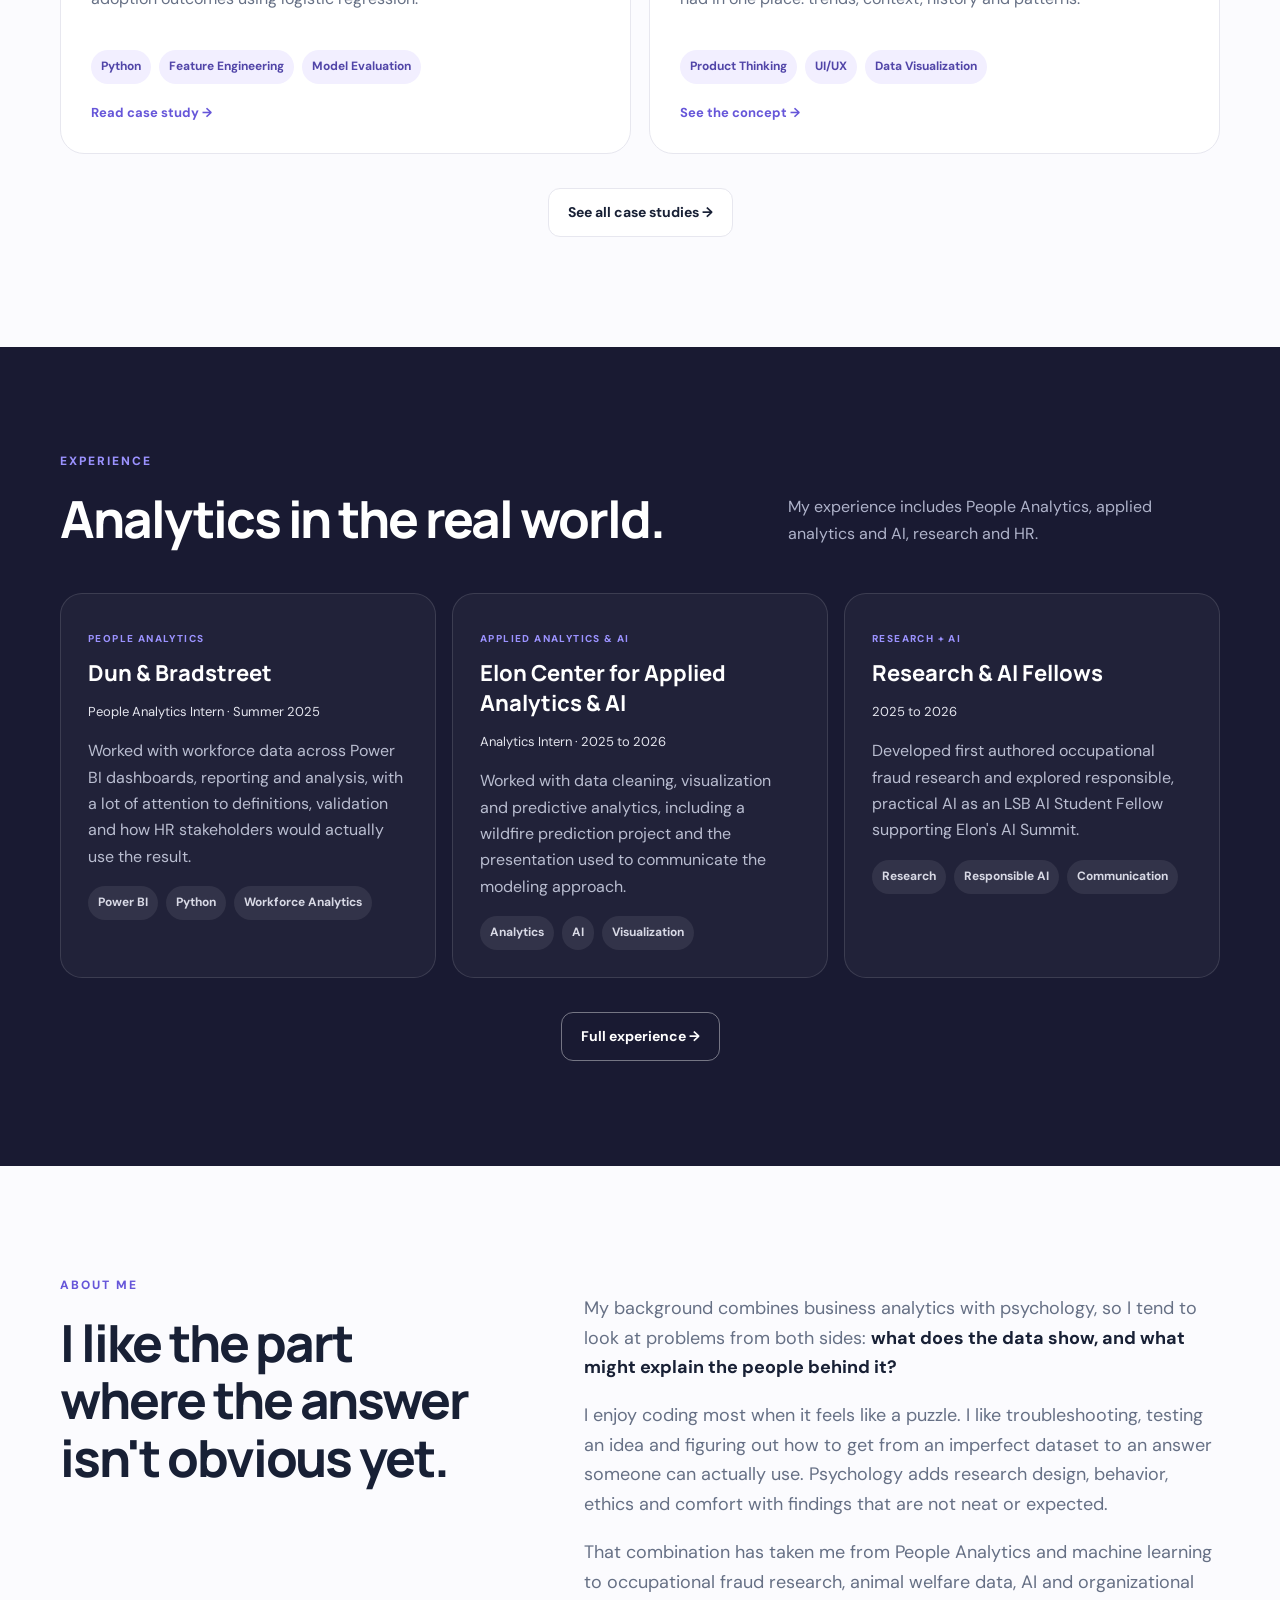
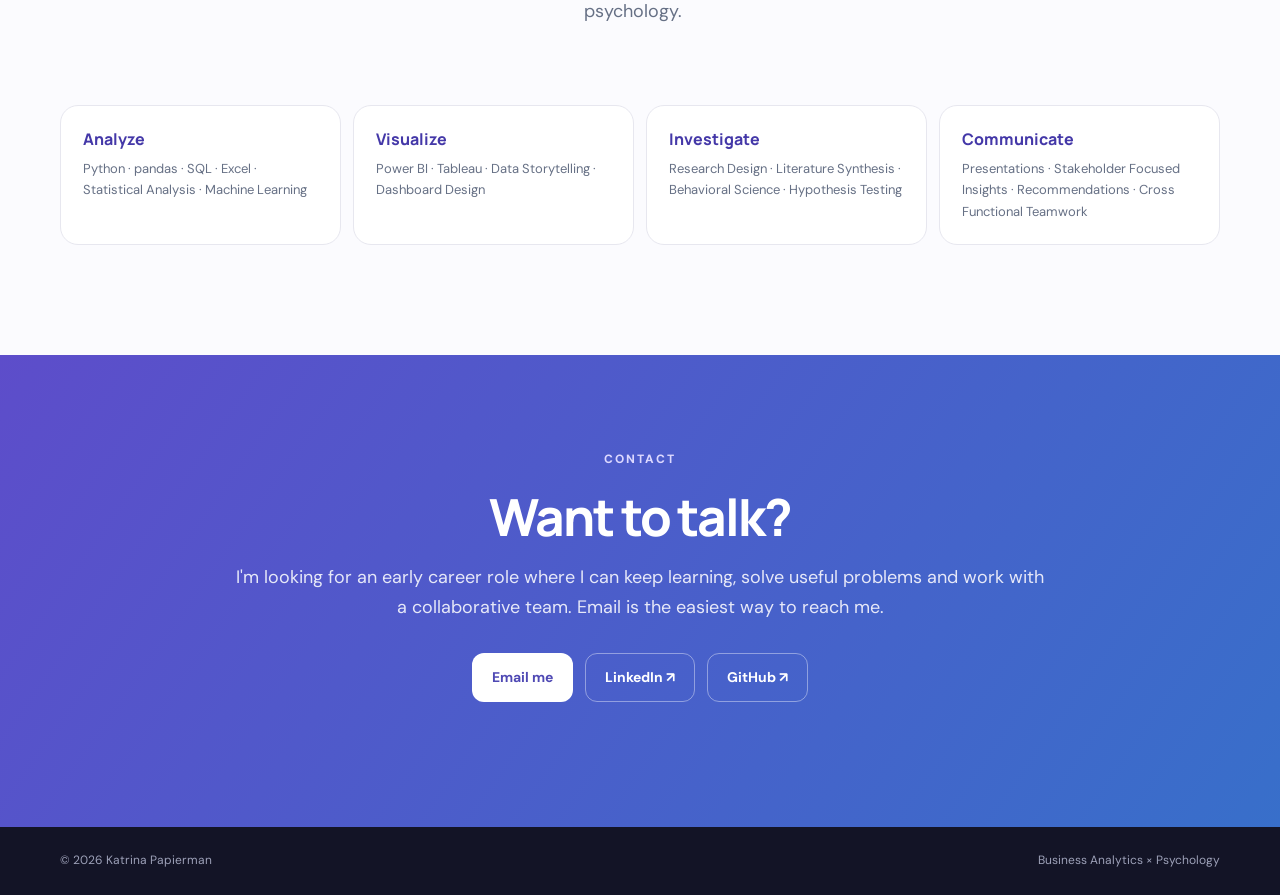
==== commit b6aaac37: "Polish homepage wording and contact section" ====
--- a/index.html
+++ b/index.html
@@ -1 +1 @@
-<!doctype html><html lang="en"><head><meta charset="utf-8"><meta name="viewport" content="width=device-width,initial-scale=1"><meta name="description" content="Katrina Papierman's portfolio in business analytics, psychology, people analytics, AI, research and strategy."><title>Katrina Papierman | Business Analytics + Psychology</title><link rel="preconnect" href="https://fonts.googleapis.com"><link rel="preconnect" href="https://fonts.gstatic.com" crossorigin><link href="https://fonts.googleapis.com/css2?family=DM+Sans:wght@400;500;600;700&family=Manrope:wght@500;600;700;800&display=swap" rel="stylesheet"><link rel="stylesheet" href="styles.css"><style>html,body{max-width:100%;overflow-x:hidden}.hero>*{min-width:0}@media(min-width:901px){.hero{grid-template-columns:minmax(0,1.35fr) minmax(300px,.65fr);gap:54px}.hero-card{min-height:390px}.hero h1{font-size:clamp(46px,5vw,68px)}}</style></head><body><header class="nav-wrap"><nav class="nav container"><a class="brand name-brand" href="#top"><span class="brand-mark">KP</span><span class="brand-name">Katrina Papierman</span></a><div class="nav-links"><a href="work.html">Work</a><a href="projects.html">Projects</a><a href="experience.html">Experience</a><a href="#about">About</a><a href="#contact">Contact</a></div></nav></header><main id="top"><section class="hero container"><div class="hero-copy"><p class="eyebrow">BUSINESS ANALYTICS <span>×</span> PSYCHOLOGY</p><h1>I turn messy data and human behavior into <em>useful decisions.</em></h1><p class="hero-text">I'm Katrina Papierman, an Elon University graduate who likes problems that need both analytics and an understanding of people. I am happiest when there is an interesting question, imperfect data and something useful to figure out.</p><div class="hero-actions"><a class="button primary" href="work.html">Explore my work</a><a class="button ghost" href="experience.html">View experience</a></div><div class="quick-facts"><span>Python</span><span>Power BI</span><span>Research</span><span>Machine Learning</span><span>People Analytics</span></div></div><aside class="hero-card"><div class="orb orb-one"></div><div class="orb orb-two"></div><p class="card-kicker">HOW I LIKE TO WORK</p><p class="card-quote">Ask an interesting question. Find the evidence. Figure out what it means. Make it useful.</p><div class="degree"><strong>B.S.B.A.</strong><span>Business Analytics</span></div><div class="degree"><strong>B.A.</strong><span>Psychology</span></div><p class="school">Elon University · 2026</p></aside></section><section class="section container" id="work"><div class="section-heading"><div><p class="eyebrow">FEATURED CASE STUDIES</p><h2>Different problems. Same curiosity.</h2></div><p>These projects show how I approach technical, behavioral and strategic questions, including the choices, limitations and unexpected results along the way.</p></div><div class="project-grid"><a class="project featured card-link" href="work.html#flight"><div class="project-top"><span class="project-no">01</span><span class="tag">Machine Learning</span></div><h3>Predicting Controllable Flight Delays</h3><p>Compared four classification approaches, addressed class imbalance and used SHAP to interpret the factors behind model predictions.</p><div class="chips"><span>Python</span><span>XGBoost</span><span>SHAP</span></div><span class="read-more">Read case study →</span></a><a class="project research card-link" href="work.html#fraud"><div class="project-top"><span class="project-no">02</span><span class="tag">Behavioral Research</span></div><h3>Parallel Paths to Crime</h3><p>Developed first authored interdisciplinary research on the psychological development of occupational fraud.</p><div class="chips"><span>Fraud</span><span>Psychology</span><span>Behavioral Ethics</span></div><span class="read-more">Read case study →</span></a><a class="project card-link" href="work.html#animals"><div class="project-top"><span class="project-no">03</span><span class="tag">Data Mining</span></div><h3>Austin Animal Center Adoption Patterns</h3><p>Analyzed more than 173,000 shelter records and modeled dog adoption outcomes using logistic regression.</p><div class="chips"><span>Python</span><span>Feature Engineering</span><span>Model Evaluation</span></div><span class="read-more">Read case study →</span></a><a class="project card-link" href="work.html#pawfect"><div class="project-top"><span class="project-no">04</span><span class="tag">Product + Pet Health</span></div><h3>Pawfect Care</h3><p>Designed a pet health concept around the information I kept wishing I had in one place: trends, context, history and patterns.</p><div class="chips"><span>Product Thinking</span><span>UI/UX</span><span>Data Visualization</span></div><span class="read-more">See the concept →</span></a></div><div class="center-action"><a class="button ghost" href="work.html">See all case studies →</a></div></section><section class="experience-band" id="experience"><div class="container"><div class="section-heading light"><div><p class="eyebrow">EXPERIENCE</p><h2>Analytics in the real world.</h2></div><p>My experience includes People Analytics, applied analytics and AI, research and HR.</p></div><div class="experience-grid"><article><p class="role-type">PEOPLE ANALYTICS</p><h3>Dun & Bradstreet</h3><p class="role">People Analytics Intern · Summer 2025</p><p>Worked with workforce data across analytics, dashboarding and reporting while learning how definitions, validation and stakeholder needs shape the final product.</p><div class="chips dark"><span>Power BI</span><span>Python</span><span>Workforce Analytics</span></div></article><article><p class="role-type">APPLIED ANALYTICS & AI</p><h3>Elon Center for Applied Analytics & AI</h3><p class="role">Analytics Intern · 2025 to 2026</p><p>Worked with data cleaning, visualization and predictive analytics in a collaborative applied analytics environment.</p><div class="chips dark"><span>Analytics</span><span>AI</span><span>Visualization</span></div></article><article><p class="role-type">RESEARCH + AI</p><h3>Research & AI Fellows</h3><p class="role">2025 to 2026</p><p>Developed first authored occupational fraud research and explored responsible, practical AI as an LSB AI Student Fellow supporting Elon's AI Summit.</p><div class="chips dark"><span>Research</span><span>Responsible AI</span><span>Communication</span></div></article></div><div class="center-action"><a class="button light-button" href="experience.html">Full experience →</a></div></div></section><section class="section container" id="about"><div class="about-grid"><div><p class="eyebrow">ABOUT ME</p><h2>I like the part where the answer isn't obvious yet.</h2></div><div class="about-copy"><p>My background combines business analytics with psychology, so I tend to look at problems from both sides: <strong>what does the data show, and what might explain the people behind it?</strong></p><p>I enjoy coding most when it feels like a puzzle. I like troubleshooting, testing an idea and figuring out how to get from an imperfect dataset to an answer someone can actually use. Psychology adds research design, behavior, ethics and comfort with findings that are not neat or expected.</p><p>That combination has taken me from People Analytics and machine learning to occupational fraud research, animal welfare data, AI and organizational psychology.</p></div></div><div class="skills"><div><h4>Analyze</h4><p>Python · pandas · SQL · Excel · statistical analysis · machine learning</p></div><div><h4>Visualize</h4><p>Power BI · Tableau · data storytelling · dashboard design</p></div><div><h4>Investigate</h4><p>Research design · literature synthesis · behavioral science · hypothesis testing</p></div><div><h4>Communicate</h4><p>Presentations · stakeholder focused insights · recommendations · cross functional teamwork</p></div></div></section><section class="contact" id="contact"><div class="container contact-inner"><p class="eyebrow">LET'S CONNECT</p><h2>Analytics, people and interesting problems.</h2><p>I'm looking for an early career role where I can keep learning, solve meaningful problems and work with a collaborative team.</p><div class="hero-actions"><a class="button primary" href="https://github.com/kpapierman" target="_blank" rel="noreferrer">View GitHub ↗</a><a class="button ghost light-button" href="experience.html">Professional experience</a></div></div></section></main><footer><div class="container"><span>© 2026 Katrina Papierman</span><span>Business Analytics × Psychology</span></div></footer></body></html>+<!doctype html><html lang="en"><head><meta charset="utf-8"><meta name="viewport" content="width=device-width,initial-scale=1"><meta name="description" content="Katrina Papierman's portfolio in business analytics, psychology, people analytics, AI, research and strategy."><title>Katrina Papierman | Business Analytics + Psychology</title><link rel="preconnect" href="https://fonts.googleapis.com"><link rel="preconnect" href="https://fonts.gstatic.com" crossorigin><link href="https://fonts.googleapis.com/css2?family=DM+Sans:wght@400;500;600;700&family=Manrope:wght@500;600;700;800&display=swap" rel="stylesheet"><link rel="stylesheet" href="styles.css"><style>html,body{max-width:100%;overflow-x:hidden}.hero>*{min-width:0}@media(min-width:901px){.hero{grid-template-columns:minmax(0,1.35fr) minmax(300px,.65fr);gap:54px}.hero-card{min-height:390px}.hero h1{font-size:clamp(46px,5vw,68px)}}</style></head><body><header class="nav-wrap"><nav class="nav container"><a class="brand name-brand" href="#top"><span class="brand-mark">KP</span><span class="brand-name">Katrina Papierman</span></a><div class="nav-links"><a href="work.html">Work</a><a href="projects.html">Projects</a><a href="experience.html">Experience</a><a href="#about">About</a><a href="#contact">Contact</a></div></nav></header><main id="top"><section class="hero container"><div class="hero-copy"><p class="eyebrow">BUSINESS ANALYTICS <span>×</span> PSYCHOLOGY</p><h1>I turn messy data and human behavior into <em>useful decisions.</em></h1><p class="hero-text">I'm Katrina Papierman, an Elon University graduate who likes problems that need both analytics and an understanding of people. I am happiest when there is an interesting question, imperfect data and something useful to figure out.</p><div class="hero-actions"><a class="button primary" href="work.html">Explore my work</a><a class="button ghost" href="experience.html">View experience</a></div><div class="quick-facts"><span>Python</span><span>Power BI</span><span>Research</span><span>Machine Learning</span><span>People Analytics</span></div></div><aside class="hero-card"><div class="orb orb-one"></div><div class="orb orb-two"></div><p class="card-kicker">HOW I LIKE TO WORK</p><p class="card-quote">Ask an interesting question. Find the evidence. Figure out what it means. Make it useful.</p><div class="degree"><strong>B.S.B.A.</strong><span>Business Analytics</span></div><div class="degree"><strong>B.A.</strong><span>Psychology</span></div><p class="school">Elon University · 2026</p></aside></section><section class="section container" id="work"><div class="section-heading"><div><p class="eyebrow">FEATURED CASE STUDIES</p><h2>Different problems. Same curiosity.</h2></div><p>These projects show how I approach technical, behavioral and strategic questions, including the choices, limitations and unexpected results along the way.</p></div><div class="project-grid"><a class="project featured card-link" href="work.html#flight"><div class="project-top"><span class="project-no">01</span><span class="tag">Machine Learning</span></div><h3>Predicting Controllable Flight Delays</h3><p>Compared four classification approaches, addressed class imbalance and used SHAP to interpret the factors behind model predictions.</p><div class="chips"><span>Python</span><span>XGBoost</span><span>SHAP</span></div><span class="read-more">Read case study →</span></a><a class="project research card-link" href="work.html#fraud"><div class="project-top"><span class="project-no">02</span><span class="tag">Behavioral Research</span></div><h3>Parallel Paths to Fraud</h3><p>Developed first authored interdisciplinary research on the psychological development of occupational fraud.</p><div class="chips"><span>Fraud</span><span>Psychology</span><span>Behavioral Ethics</span></div><span class="read-more">Read case study →</span></a><a class="project card-link" href="work.html#animals"><div class="project-top"><span class="project-no">03</span><span class="tag">Data Mining</span></div><h3>Austin Animal Center Adoption Patterns</h3><p>Analyzed more than 173,000 shelter records and modeled dog adoption outcomes using logistic regression.</p><div class="chips"><span>Python</span><span>Feature Engineering</span><span>Model Evaluation</span></div><span class="read-more">Read case study →</span></a><a class="project card-link" href="work.html#pawfect"><div class="project-top"><span class="project-no">04</span><span class="tag">Product + Pet Health</span></div><h3>Pawfect Care</h3><p>Designed a pet health concept around the information I kept wishing I had in one place: trends, context, history and patterns.</p><div class="chips"><span>Product Thinking</span><span>UI/UX</span><span>Data Visualization</span></div><span class="read-more">See the concept →</span></a></div><div class="center-action"><a class="button ghost" href="work.html">See all case studies →</a></div></section><section class="experience-band" id="experience"><div class="container"><div class="section-heading light"><div><p class="eyebrow">EXPERIENCE</p><h2>Analytics in the real world.</h2></div><p>My experience includes People Analytics, applied analytics and AI, research and HR.</p></div><div class="experience-grid"><article><p class="role-type">PEOPLE ANALYTICS</p><h3>Dun & Bradstreet</h3><p class="role">People Analytics Intern · Summer 2025</p><p>Worked with workforce data across Power BI dashboards, reporting and analysis, with a lot of attention to definitions, validation and how HR stakeholders would actually use the result.</p><div class="chips dark"><span>Power BI</span><span>Python</span><span>Workforce Analytics</span></div></article><article><p class="role-type">APPLIED ANALYTICS & AI</p><h3>Elon Center for Applied Analytics & AI</h3><p class="role">Analytics Intern · 2025 to 2026</p><p>Worked with data cleaning, visualization and predictive analytics, including a wildfire prediction project and the presentation used to communicate the modeling approach.</p><div class="chips dark"><span>Analytics</span><span>AI</span><span>Visualization</span></div></article><article><p class="role-type">RESEARCH + AI</p><h3>Research & AI Fellows</h3><p class="role">2025 to 2026</p><p>Developed first authored occupational fraud research and explored responsible, practical AI as an LSB AI Student Fellow supporting Elon's AI Summit.</p><div class="chips dark"><span>Research</span><span>Responsible AI</span><span>Communication</span></div></article></div><div class="center-action"><a class="button light-button" href="experience.html">Full experience →</a></div></div></section><section class="section container" id="about"><div class="about-grid"><div><p class="eyebrow">ABOUT ME</p><h2>I like the part where the answer isn't obvious yet.</h2></div><div class="about-copy"><p>My background combines business analytics with psychology, so I tend to look at problems from both sides: <strong>what does the data show, and what might explain the people behind it?</strong></p><p>I enjoy coding most when it feels like a puzzle. I like troubleshooting, testing an idea and figuring out how to get from an imperfect dataset to an answer someone can actually use. Psychology adds research design, behavior, ethics and comfort with findings that are not neat or expected.</p><p>That combination has taken me from People Analytics and machine learning to occupational fraud research, animal welfare data, AI and organizational psychology.</p></div></div><div class="skills"><div><h4>Analyze</h4><p>Python · pandas · SQL · Excel · Statistical Analysis · Machine Learning</p></div><div><h4>Visualize</h4><p>Power BI · Tableau · Data Storytelling · Dashboard Design</p></div><div><h4>Investigate</h4><p>Research Design · Literature Synthesis · Behavioral Science · Hypothesis Testing</p></div><div><h4>Communicate</h4><p>Presentations · Stakeholder Focused Insights · Recommendations · Cross Functional Teamwork</p></div></div></section><section class="contact" id="contact"><div class="container contact-inner"><p class="eyebrow">CONTACT</p><h2>Want to talk?</h2><p>I'm looking for an early career role where I can keep learning, solve useful problems and work with a collaborative team. Email is the easiest way to reach me.</p><div class="hero-actions"><a class="button primary" href="mailto:kpapierman@gmail.com">Email me</a><a class="button ghost light-button" href="https://www.linkedin.com/in/Katrina-Papierman" target="_blank" rel="noreferrer">LinkedIn ↗</a><a class="button ghost light-button" href="https://github.com/kpapierman" target="_blank" rel="noreferrer">GitHub ↗</a></div></div></section></main><footer><div class="container"><span>© 2026 Katrina Papierman</span><span>Business Analytics × Psychology</span></div></footer></body></html>
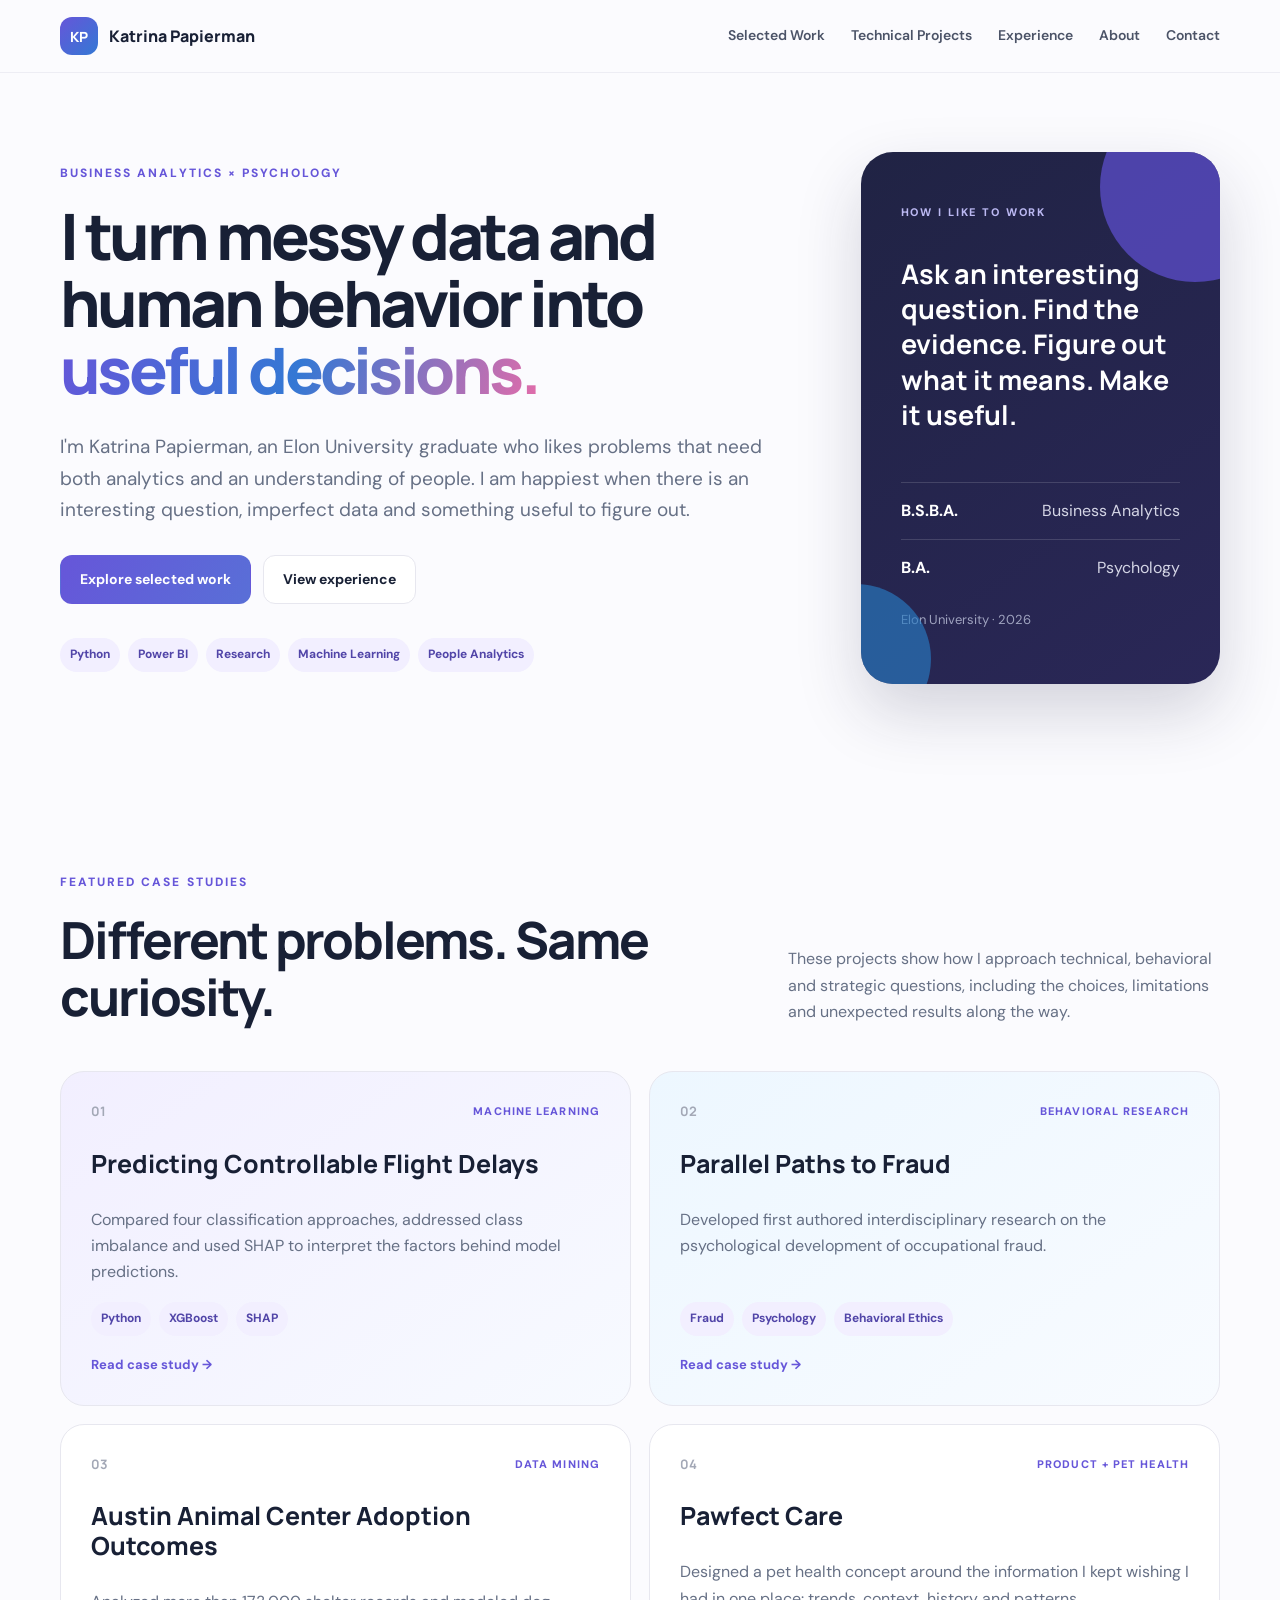
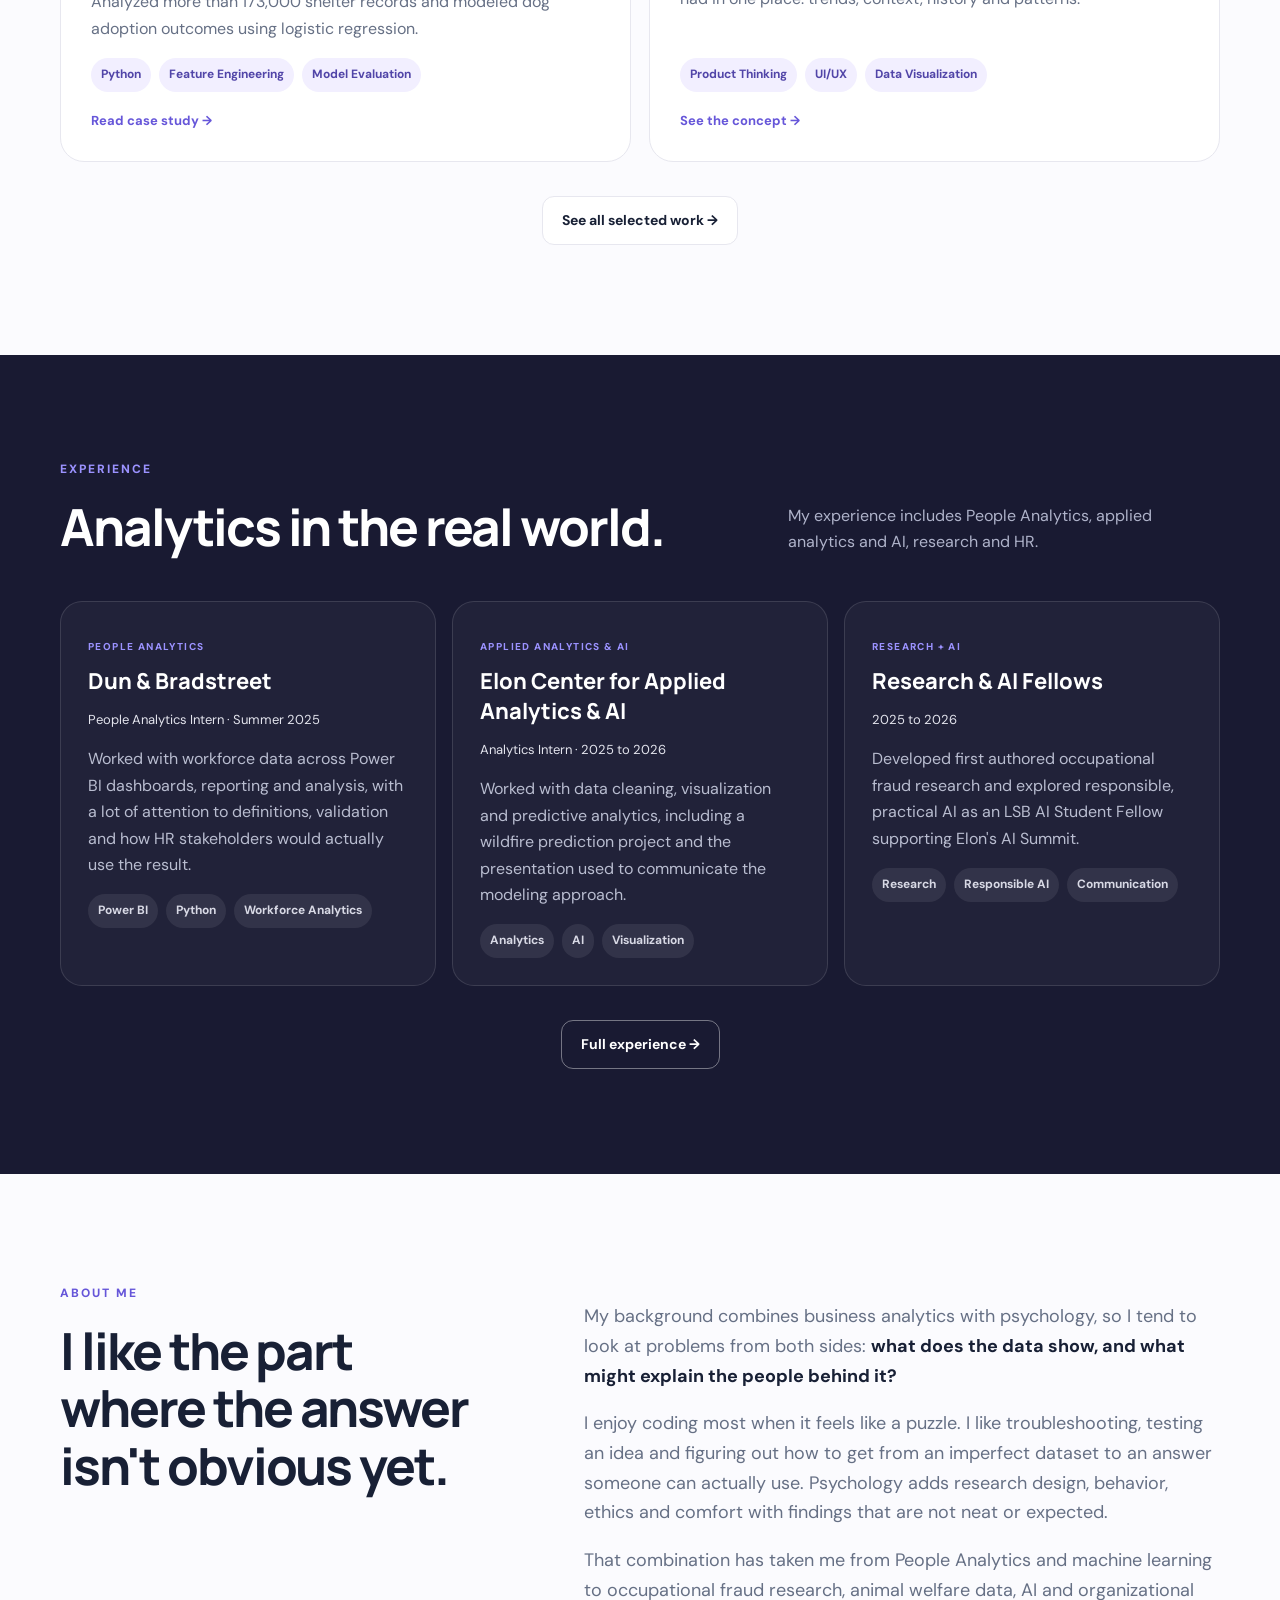
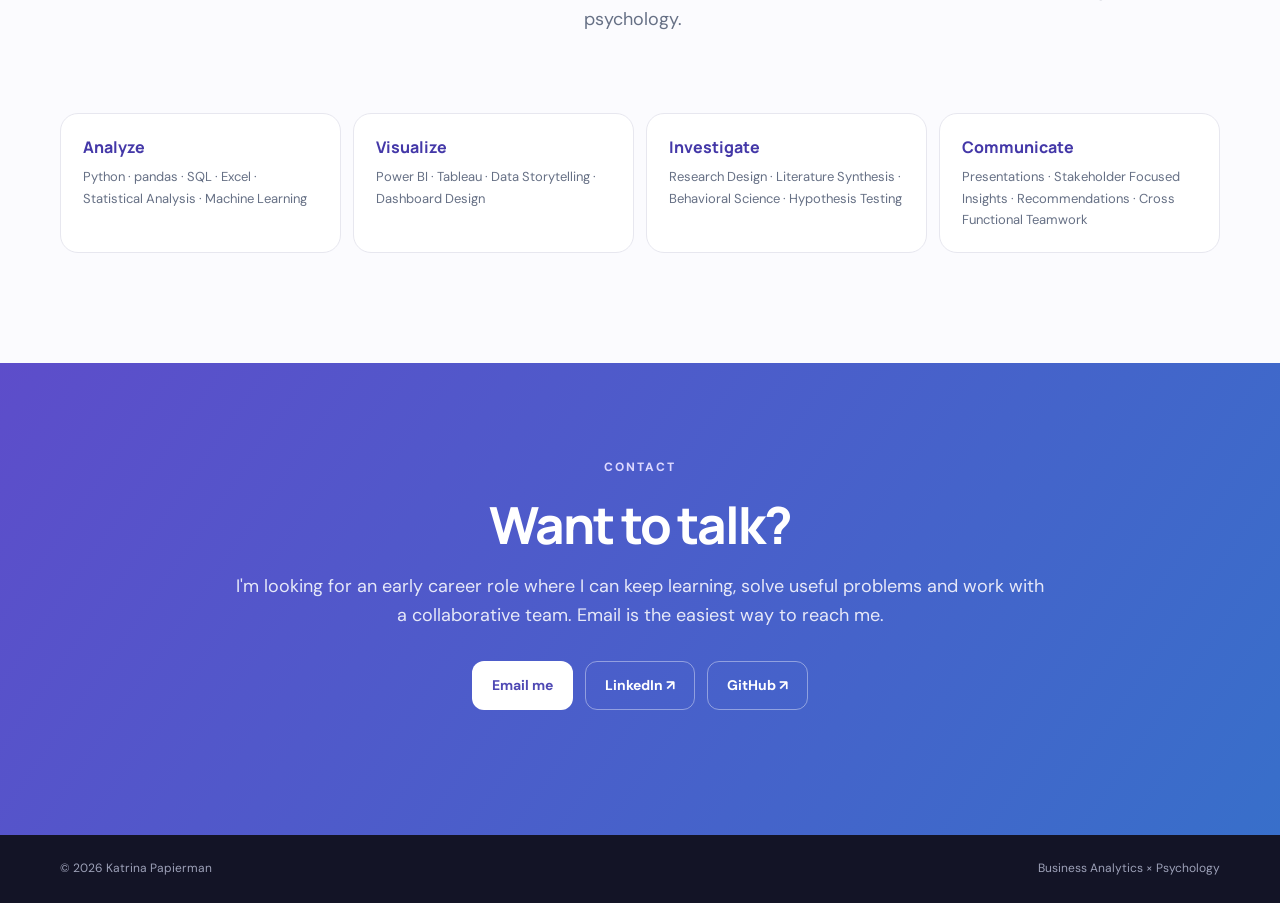
==== commit 5f86e76b: "Align portfolio navigation and project naming" ====
--- a/index.html
+++ b/index.html
@@ -1 +1 @@
-<!doctype html><html lang="en"><head><meta charset="utf-8"><meta name="viewport" content="width=device-width,initial-scale=1"><meta name="description" content="Katrina Papierman's portfolio in business analytics, psychology, people analytics, AI, research and strategy."><title>Katrina Papierman | Business Analytics + Psychology</title><link rel="preconnect" href="https://fonts.googleapis.com"><link rel="preconnect" href="https://fonts.gstatic.com" crossorigin><link href="https://fonts.googleapis.com/css2?family=DM+Sans:wght@400;500;600;700&family=Manrope:wght@500;600;700;800&display=swap" rel="stylesheet"><link rel="stylesheet" href="styles.css"><style>html,body{max-width:100%;overflow-x:hidden}.hero>*{min-width:0}@media(min-width:901px){.hero{grid-template-columns:minmax(0,1.35fr) minmax(300px,.65fr);gap:54px}.hero-card{min-height:390px}.hero h1{font-size:clamp(46px,5vw,68px)}}</style></head><body><header class="nav-wrap"><nav class="nav container"><a class="brand name-brand" href="#top"><span class="brand-mark">KP</span><span class="brand-name">Katrina Papierman</span></a><div class="nav-links"><a href="work.html">Work</a><a href="projects.html">Projects</a><a href="experience.html">Experience</a><a href="#about">About</a><a href="#contact">Contact</a></div></nav></header><main id="top"><section class="hero container"><div class="hero-copy"><p class="eyebrow">BUSINESS ANALYTICS <span>×</span> PSYCHOLOGY</p><h1>I turn messy data and human behavior into <em>useful decisions.</em></h1><p class="hero-text">I'm Katrina Papierman, an Elon University graduate who likes problems that need both analytics and an understanding of people. I am happiest when there is an interesting question, imperfect data and something useful to figure out.</p><div class="hero-actions"><a class="button primary" href="work.html">Explore my work</a><a class="button ghost" href="experience.html">View experience</a></div><div class="quick-facts"><span>Python</span><span>Power BI</span><span>Research</span><span>Machine Learning</span><span>People Analytics</span></div></div><aside class="hero-card"><div class="orb orb-one"></div><div class="orb orb-two"></div><p class="card-kicker">HOW I LIKE TO WORK</p><p class="card-quote">Ask an interesting question. Find the evidence. Figure out what it means. Make it useful.</p><div class="degree"><strong>B.S.B.A.</strong><span>Business Analytics</span></div><div class="degree"><strong>B.A.</strong><span>Psychology</span></div><p class="school">Elon University · 2026</p></aside></section><section class="section container" id="work"><div class="section-heading"><div><p class="eyebrow">FEATURED CASE STUDIES</p><h2>Different problems. Same curiosity.</h2></div><p>These projects show how I approach technical, behavioral and strategic questions, including the choices, limitations and unexpected results along the way.</p></div><div class="project-grid"><a class="project featured card-link" href="work.html#flight"><div class="project-top"><span class="project-no">01</span><span class="tag">Machine Learning</span></div><h3>Predicting Controllable Flight Delays</h3><p>Compared four classification approaches, addressed class imbalance and used SHAP to interpret the factors behind model predictions.</p><div class="chips"><span>Python</span><span>XGBoost</span><span>SHAP</span></div><span class="read-more">Read case study →</span></a><a class="project research card-link" href="work.html#fraud"><div class="project-top"><span class="project-no">02</span><span class="tag">Behavioral Research</span></div><h3>Parallel Paths to Fraud</h3><p>Developed first authored interdisciplinary research on the psychological development of occupational fraud.</p><div class="chips"><span>Fraud</span><span>Psychology</span><span>Behavioral Ethics</span></div><span class="read-more">Read case study →</span></a><a class="project card-link" href="work.html#animals"><div class="project-top"><span class="project-no">03</span><span class="tag">Data Mining</span></div><h3>Austin Animal Center Adoption Patterns</h3><p>Analyzed more than 173,000 shelter records and modeled dog adoption outcomes using logistic regression.</p><div class="chips"><span>Python</span><span>Feature Engineering</span><span>Model Evaluation</span></div><span class="read-more">Read case study →</span></a><a class="project card-link" href="work.html#pawfect"><div class="project-top"><span class="project-no">04</span><span class="tag">Product + Pet Health</span></div><h3>Pawfect Care</h3><p>Designed a pet health concept around the information I kept wishing I had in one place: trends, context, history and patterns.</p><div class="chips"><span>Product Thinking</span><span>UI/UX</span><span>Data Visualization</span></div><span class="read-more">See the concept →</span></a></div><div class="center-action"><a class="button ghost" href="work.html">See all case studies →</a></div></section><section class="experience-band" id="experience"><div class="container"><div class="section-heading light"><div><p class="eyebrow">EXPERIENCE</p><h2>Analytics in the real world.</h2></div><p>My experience includes People Analytics, applied analytics and AI, research and HR.</p></div><div class="experience-grid"><article><p class="role-type">PEOPLE ANALYTICS</p><h3>Dun & Bradstreet</h3><p class="role">People Analytics Intern · Summer 2025</p><p>Worked with workforce data across Power BI dashboards, reporting and analysis, with a lot of attention to definitions, validation and how HR stakeholders would actually use the result.</p><div class="chips dark"><span>Power BI</span><span>Python</span><span>Workforce Analytics</span></div></article><article><p class="role-type">APPLIED ANALYTICS & AI</p><h3>Elon Center for Applied Analytics & AI</h3><p class="role">Analytics Intern · 2025 to 2026</p><p>Worked with data cleaning, visualization and predictive analytics, including a wildfire prediction project and the presentation used to communicate the modeling approach.</p><div class="chips dark"><span>Analytics</span><span>AI</span><span>Visualization</span></div></article><article><p class="role-type">RESEARCH + AI</p><h3>Research & AI Fellows</h3><p class="role">2025 to 2026</p><p>Developed first authored occupational fraud research and explored responsible, practical AI as an LSB AI Student Fellow supporting Elon's AI Summit.</p><div class="chips dark"><span>Research</span><span>Responsible AI</span><span>Communication</span></div></article></div><div class="center-action"><a class="button light-button" href="experience.html">Full experience →</a></div></div></section><section class="section container" id="about"><div class="about-grid"><div><p class="eyebrow">ABOUT ME</p><h2>I like the part where the answer isn't obvious yet.</h2></div><div class="about-copy"><p>My background combines business analytics with psychology, so I tend to look at problems from both sides: <strong>what does the data show, and what might explain the people behind it?</strong></p><p>I enjoy coding most when it feels like a puzzle. I like troubleshooting, testing an idea and figuring out how to get from an imperfect dataset to an answer someone can actually use. Psychology adds research design, behavior, ethics and comfort with findings that are not neat or expected.</p><p>That combination has taken me from People Analytics and machine learning to occupational fraud research, animal welfare data, AI and organizational psychology.</p></div></div><div class="skills"><div><h4>Analyze</h4><p>Python · pandas · SQL · Excel · Statistical Analysis · Machine Learning</p></div><div><h4>Visualize</h4><p>Power BI · Tableau · Data Storytelling · Dashboard Design</p></div><div><h4>Investigate</h4><p>Research Design · Literature Synthesis · Behavioral Science · Hypothesis Testing</p></div><div><h4>Communicate</h4><p>Presentations · Stakeholder Focused Insights · Recommendations · Cross Functional Teamwork</p></div></div></section><section class="contact" id="contact"><div class="container contact-inner"><p class="eyebrow">CONTACT</p><h2>Want to talk?</h2><p>I'm looking for an early career role where I can keep learning, solve useful problems and work with a collaborative team. Email is the easiest way to reach me.</p><div class="hero-actions"><a class="button primary" href="mailto:kpapierman@gmail.com">Email me</a><a class="button ghost light-button" href="https://www.linkedin.com/in/Katrina-Papierman" target="_blank" rel="noreferrer">LinkedIn ↗</a><a class="button ghost light-button" href="https://github.com/kpapierman" target="_blank" rel="noreferrer">GitHub ↗</a></div></div></section></main><footer><div class="container"><span>© 2026 Katrina Papierman</span><span>Business Analytics × Psychology</span></div></footer></body></html>+<!doctype html><html lang="en"><head><meta charset="utf-8"><meta name="viewport" content="width=device-width,initial-scale=1"><meta name="description" content="Katrina Papierman's portfolio in business analytics, psychology, people analytics, AI, research and strategy."><title>Katrina Papierman | Business Analytics + Psychology</title><link rel="preconnect" href="https://fonts.googleapis.com"><link rel="preconnect" href="https://fonts.gstatic.com" crossorigin><link href="https://fonts.googleapis.com/css2?family=DM+Sans:wght@400;500;600;700&family=Manrope:wght@500;600;700;800&display=swap" rel="stylesheet"><link rel="stylesheet" href="styles.css"><style>html,body{max-width:100%;overflow-x:hidden}.hero>*{min-width:0}@media(min-width:901px){.hero{grid-template-columns:minmax(0,1.35fr) minmax(300px,.65fr);gap:54px}.hero-card{min-height:390px}.hero h1{font-size:clamp(46px,5vw,68px)}}</style></head><body><header class="nav-wrap"><nav class="nav container"><a class="brand name-brand" href="#top"><span class="brand-mark">KP</span><span class="brand-name">Katrina Papierman</span></a><div class="nav-links"><a href="work.html">Selected Work</a><a href="projects.html">Technical Projects</a><a href="experience.html">Experience</a><a href="#about">About</a><a href="#contact">Contact</a></div></nav></header><main id="top"><section class="hero container"><div class="hero-copy"><p class="eyebrow">BUSINESS ANALYTICS <span>×</span> PSYCHOLOGY</p><h1>I turn messy data and human behavior into <em>useful decisions.</em></h1><p class="hero-text">I'm Katrina Papierman, an Elon University graduate who likes problems that need both analytics and an understanding of people. I am happiest when there is an interesting question, imperfect data and something useful to figure out.</p><div class="hero-actions"><a class="button primary" href="work.html">Explore selected work</a><a class="button ghost" href="experience.html">View experience</a></div><div class="quick-facts"><span>Python</span><span>Power BI</span><span>Research</span><span>Machine Learning</span><span>People Analytics</span></div></div><aside class="hero-card"><div class="orb orb-one"></div><div class="orb orb-two"></div><p class="card-kicker">HOW I LIKE TO WORK</p><p class="card-quote">Ask an interesting question. Find the evidence. Figure out what it means. Make it useful.</p><div class="degree"><strong>B.S.B.A.</strong><span>Business Analytics</span></div><div class="degree"><strong>B.A.</strong><span>Psychology</span></div><p class="school">Elon University · 2026</p></aside></section><section class="section container" id="work"><div class="section-heading"><div><p class="eyebrow">FEATURED CASE STUDIES</p><h2>Different problems. Same curiosity.</h2></div><p>These projects show how I approach technical, behavioral and strategic questions, including the choices, limitations and unexpected results along the way.</p></div><div class="project-grid"><a class="project featured card-link" href="work.html#flight"><div class="project-top"><span class="project-no">01</span><span class="tag">Machine Learning</span></div><h3>Predicting Controllable Flight Delays</h3><p>Compared four classification approaches, addressed class imbalance and used SHAP to interpret the factors behind model predictions.</p><div class="chips"><span>Python</span><span>XGBoost</span><span>SHAP</span></div><span class="read-more">Read case study →</span></a><a class="project research card-link" href="work.html#fraud"><div class="project-top"><span class="project-no">02</span><span class="tag">Behavioral Research</span></div><h3>Parallel Paths to Fraud</h3><p>Developed first authored interdisciplinary research on the psychological development of occupational fraud.</p><div class="chips"><span>Fraud</span><span>Psychology</span><span>Behavioral Ethics</span></div><span class="read-more">Read case study →</span></a><a class="project card-link" href="work.html#animals"><div class="project-top"><span class="project-no">03</span><span class="tag">Data Mining</span></div><h3>Austin Animal Center Adoption Outcomes</h3><p>Analyzed more than 173,000 shelter records and modeled dog adoption outcomes using logistic regression.</p><div class="chips"><span>Python</span><span>Feature Engineering</span><span>Model Evaluation</span></div><span class="read-more">Read case study →</span></a><a class="project card-link" href="work.html#pawfect"><div class="project-top"><span class="project-no">04</span><span class="tag">Product + Pet Health</span></div><h3>Pawfect Care</h3><p>Designed a pet health concept around the information I kept wishing I had in one place: trends, context, history and patterns.</p><div class="chips"><span>Product Thinking</span><span>UI/UX</span><span>Data Visualization</span></div><span class="read-more">See the concept →</span></a></div><div class="center-action"><a class="button ghost" href="work.html">See all selected work →</a></div></section><section class="experience-band" id="experience"><div class="container"><div class="section-heading light"><div><p class="eyebrow">EXPERIENCE</p><h2>Analytics in the real world.</h2></div><p>My experience includes People Analytics, applied analytics and AI, research and HR.</p></div><div class="experience-grid"><article><p class="role-type">PEOPLE ANALYTICS</p><h3>Dun &amp; Bradstreet</h3><p class="role">People Analytics Intern · Summer 2025</p><p>Worked with workforce data across Power BI dashboards, reporting and analysis, with a lot of attention to definitions, validation and how HR stakeholders would actually use the result.</p><div class="chips dark"><span>Power BI</span><span>Python</span><span>Workforce Analytics</span></div></article><article><p class="role-type">APPLIED ANALYTICS &amp; AI</p><h3>Elon Center for Applied Analytics &amp; AI</h3><p class="role">Analytics Intern · 2025 to 2026</p><p>Worked with data cleaning, visualization and predictive analytics, including a wildfire prediction project and the presentation used to communicate the modeling approach.</p><div class="chips dark"><span>Analytics</span><span>AI</span><span>Visualization</span></div></article><article><p class="role-type">RESEARCH + AI</p><h3>Research &amp; AI Fellows</h3><p class="role">2025 to 2026</p><p>Developed first authored occupational fraud research and explored responsible, practical AI as an LSB AI Student Fellow supporting Elon's AI Summit.</p><div class="chips dark"><span>Research</span><span>Responsible AI</span><span>Communication</span></div></article></div><div class="center-action"><a class="button light-button" href="experience.html">Full experience →</a></div></div></section><section class="section container" id="about"><div class="about-grid"><div><p class="eyebrow">ABOUT ME</p><h2>I like the part where the answer isn't obvious yet.</h2></div><div class="about-copy"><p>My background combines business analytics with psychology, so I tend to look at problems from both sides: <strong>what does the data show, and what might explain the people behind it?</strong></p><p>I enjoy coding most when it feels like a puzzle. I like troubleshooting, testing an idea and figuring out how to get from an imperfect dataset to an answer someone can actually use. Psychology adds research design, behavior, ethics and comfort with findings that are not neat or expected.</p><p>That combination has taken me from People Analytics and machine learning to occupational fraud research, animal welfare data, AI and organizational psychology.</p></div></div><div class="skills"><div><h4>Analyze</h4><p>Python · pandas · SQL · Excel · Statistical Analysis · Machine Learning</p></div><div><h4>Visualize</h4><p>Power BI · Tableau · Data Storytelling · Dashboard Design</p></div><div><h4>Investigate</h4><p>Research Design · Literature Synthesis · Behavioral Science · Hypothesis Testing</p></div><div><h4>Communicate</h4><p>Presentations · Stakeholder Focused Insights · Recommendations · Cross Functional Teamwork</p></div></div></section><section class="contact" id="contact"><div class="container contact-inner"><p class="eyebrow">CONTACT</p><h2>Want to talk?</h2><p>I'm looking for an early career role where I can keep learning, solve useful problems and work with a collaborative team. Email is the easiest way to reach me.</p><div class="hero-actions"><a class="button primary" href="mailto:kpapierman@gmail.com">Email me</a><a class="button ghost light-button" href="https://www.linkedin.com/in/Katrina-Papierman" target="_blank" rel="noreferrer">LinkedIn ↗</a><a class="button ghost light-button" href="https://github.com/kpapierman" target="_blank" rel="noreferrer">GitHub ↗</a></div></div></section></main><footer><div class="container"><span>© 2026 Katrina Papierman</span><span>Business Analytics × Psychology</span></div></footer></body></html>
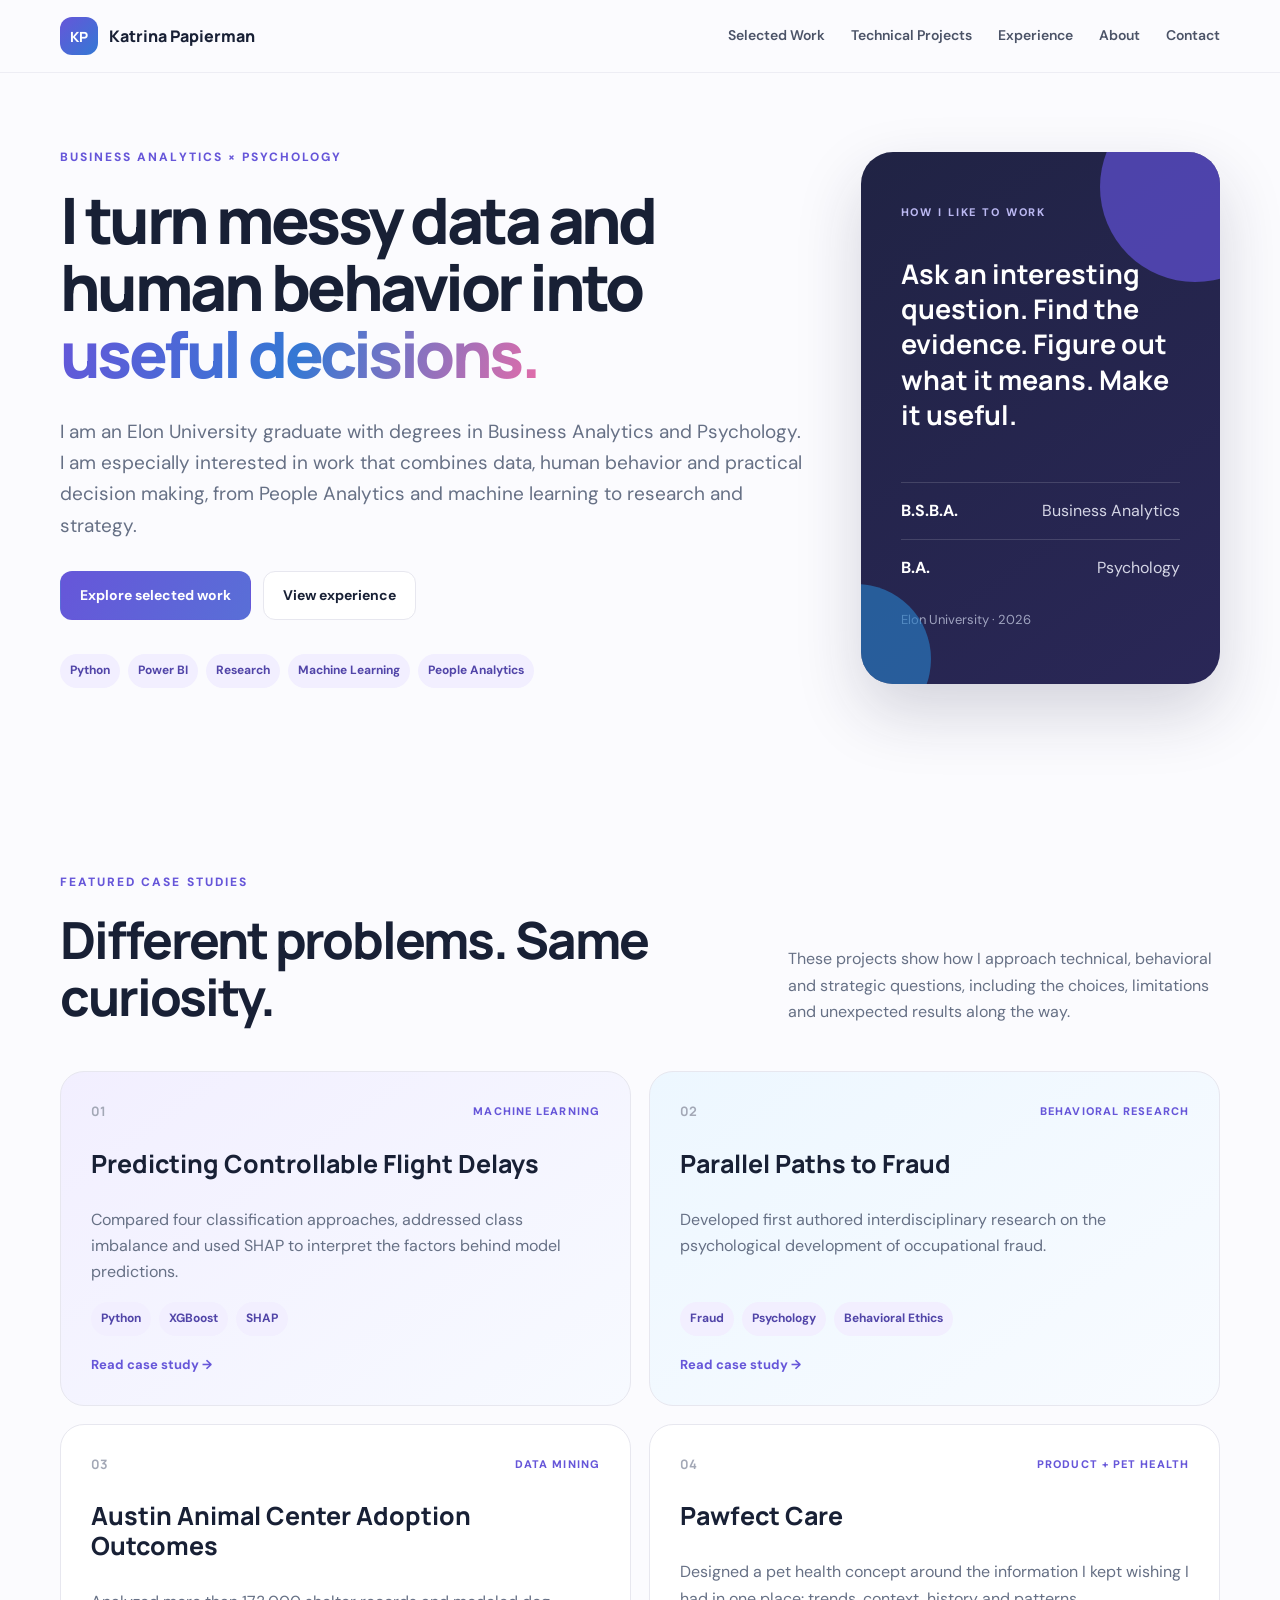
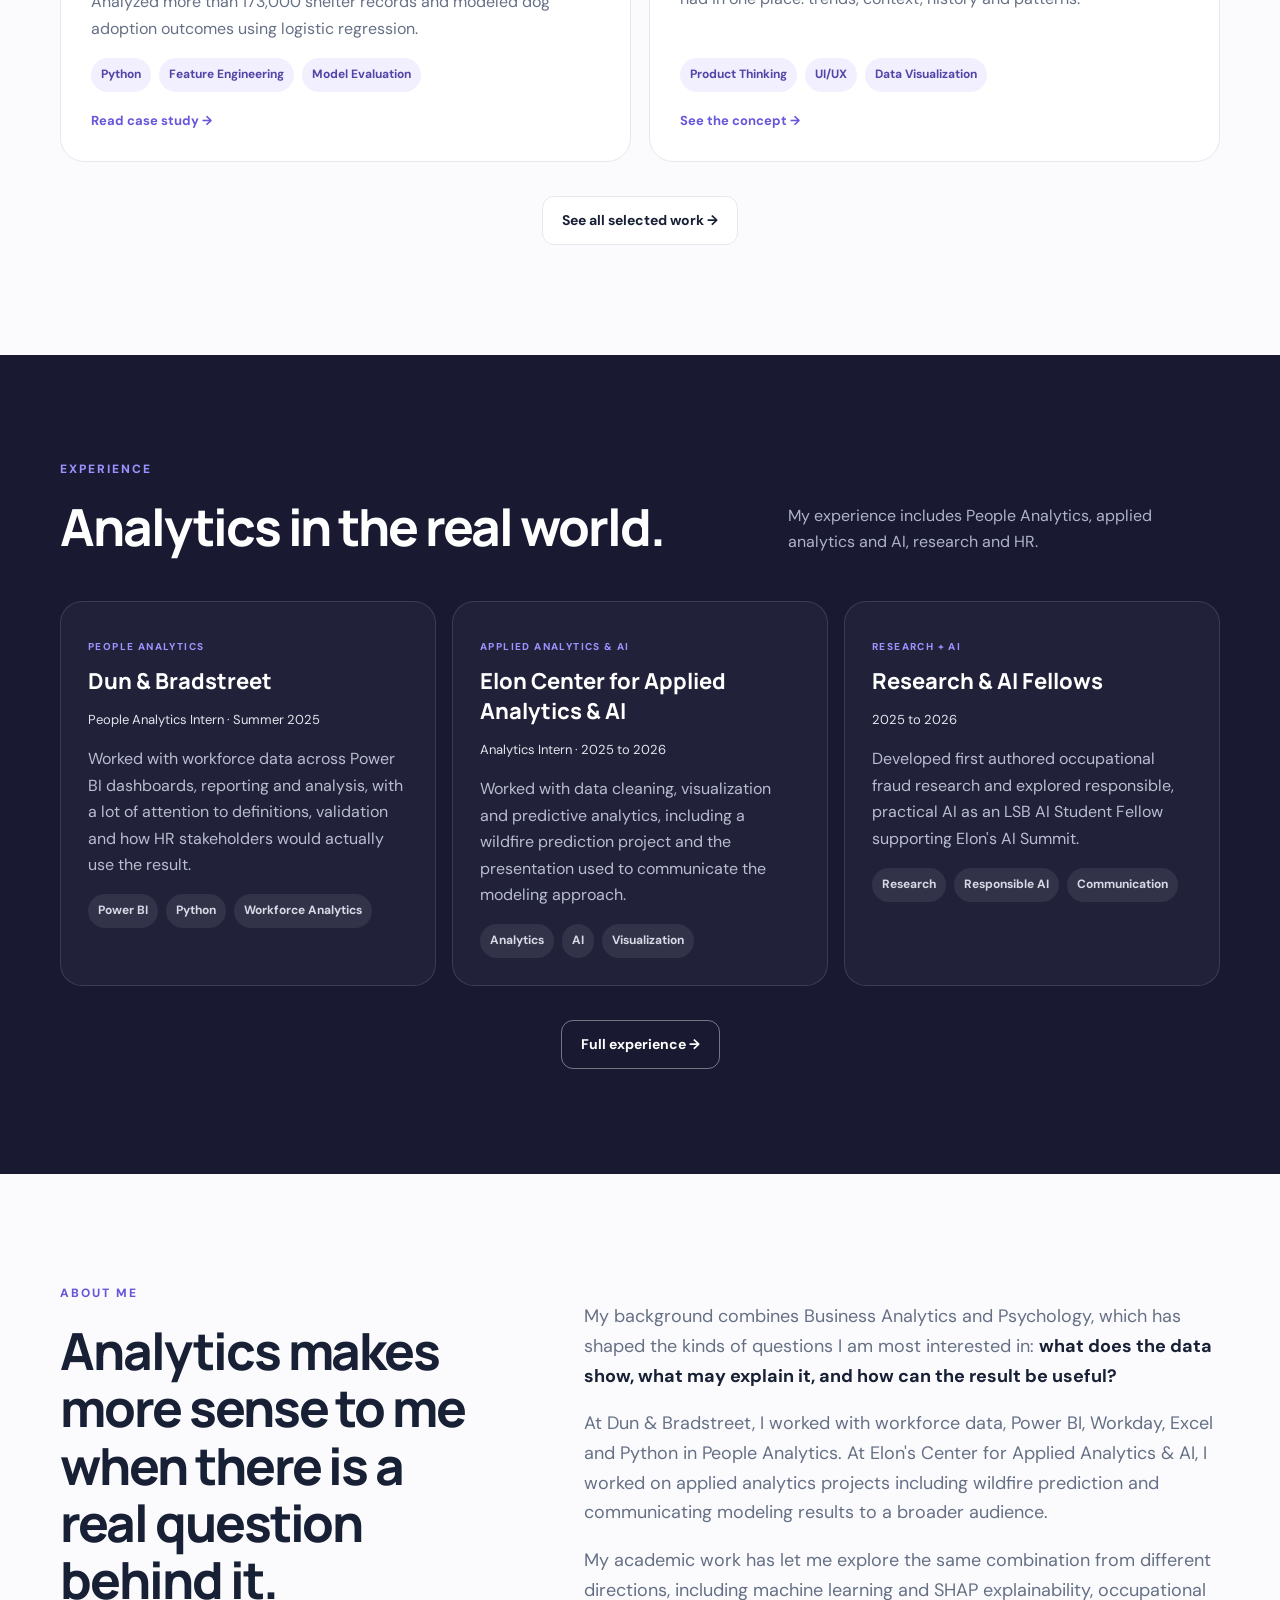
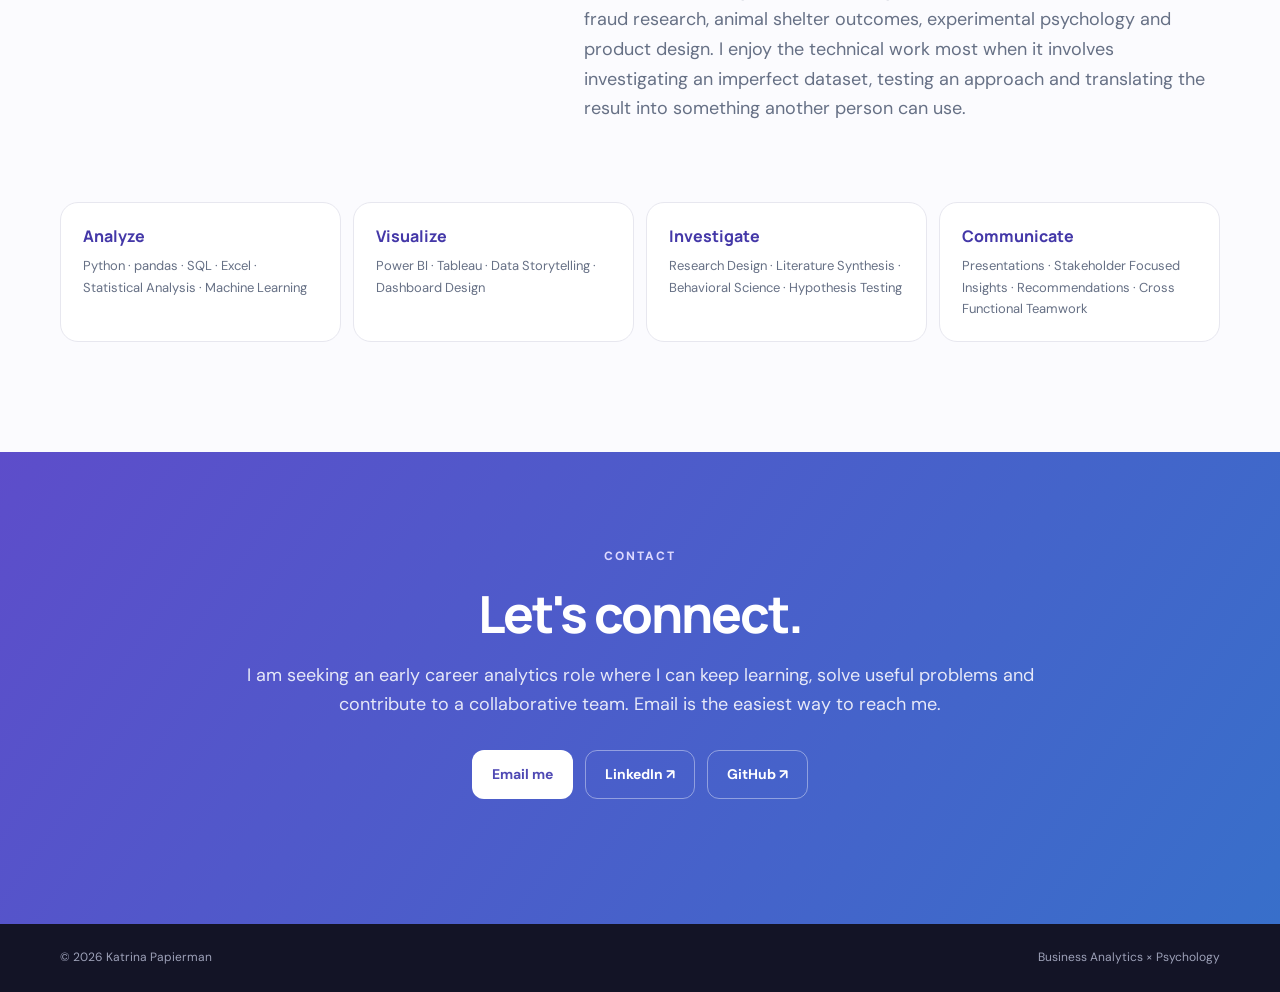
==== commit 1821d2e3: "Polish homepage positioning and about section" ====
--- a/index.html
+++ b/index.html
@@ -1 +1 @@
-<!doctype html><html lang="en"><head><meta charset="utf-8"><meta name="viewport" content="width=device-width,initial-scale=1"><meta name="description" content="Katrina Papierman's portfolio in business analytics, psychology, people analytics, AI, research and strategy."><title>Katrina Papierman | Business Analytics + Psychology</title><link rel="preconnect" href="https://fonts.googleapis.com"><link rel="preconnect" href="https://fonts.gstatic.com" crossorigin><link href="https://fonts.googleapis.com/css2?family=DM+Sans:wght@400;500;600;700&family=Manrope:wght@500;600;700;800&display=swap" rel="stylesheet"><link rel="stylesheet" href="styles.css"><style>html,body{max-width:100%;overflow-x:hidden}.hero>*{min-width:0}@media(min-width:901px){.hero{grid-template-columns:minmax(0,1.35fr) minmax(300px,.65fr);gap:54px}.hero-card{min-height:390px}.hero h1{font-size:clamp(46px,5vw,68px)}}</style></head><body><header class="nav-wrap"><nav class="nav container"><a class="brand name-brand" href="#top"><span class="brand-mark">KP</span><span class="brand-name">Katrina Papierman</span></a><div class="nav-links"><a href="work.html">Selected Work</a><a href="projects.html">Technical Projects</a><a href="experience.html">Experience</a><a href="#about">About</a><a href="#contact">Contact</a></div></nav></header><main id="top"><section class="hero container"><div class="hero-copy"><p class="eyebrow">BUSINESS ANALYTICS <span>×</span> PSYCHOLOGY</p><h1>I turn messy data and human behavior into <em>useful decisions.</em></h1><p class="hero-text">I'm Katrina Papierman, an Elon University graduate who likes problems that need both analytics and an understanding of people. I am happiest when there is an interesting question, imperfect data and something useful to figure out.</p><div class="hero-actions"><a class="button primary" href="work.html">Explore selected work</a><a class="button ghost" href="experience.html">View experience</a></div><div class="quick-facts"><span>Python</span><span>Power BI</span><span>Research</span><span>Machine Learning</span><span>People Analytics</span></div></div><aside class="hero-card"><div class="orb orb-one"></div><div class="orb orb-two"></div><p class="card-kicker">HOW I LIKE TO WORK</p><p class="card-quote">Ask an interesting question. Find the evidence. Figure out what it means. Make it useful.</p><div class="degree"><strong>B.S.B.A.</strong><span>Business Analytics</span></div><div class="degree"><strong>B.A.</strong><span>Psychology</span></div><p class="school">Elon University · 2026</p></aside></section><section class="section container" id="work"><div class="section-heading"><div><p class="eyebrow">FEATURED CASE STUDIES</p><h2>Different problems. Same curiosity.</h2></div><p>These projects show how I approach technical, behavioral and strategic questions, including the choices, limitations and unexpected results along the way.</p></div><div class="project-grid"><a class="project featured card-link" href="work.html#flight"><div class="project-top"><span class="project-no">01</span><span class="tag">Machine Learning</span></div><h3>Predicting Controllable Flight Delays</h3><p>Compared four classification approaches, addressed class imbalance and used SHAP to interpret the factors behind model predictions.</p><div class="chips"><span>Python</span><span>XGBoost</span><span>SHAP</span></div><span class="read-more">Read case study →</span></a><a class="project research card-link" href="work.html#fraud"><div class="project-top"><span class="project-no">02</span><span class="tag">Behavioral Research</span></div><h3>Parallel Paths to Fraud</h3><p>Developed first authored interdisciplinary research on the psychological development of occupational fraud.</p><div class="chips"><span>Fraud</span><span>Psychology</span><span>Behavioral Ethics</span></div><span class="read-more">Read case study →</span></a><a class="project card-link" href="work.html#animals"><div class="project-top"><span class="project-no">03</span><span class="tag">Data Mining</span></div><h3>Austin Animal Center Adoption Outcomes</h3><p>Analyzed more than 173,000 shelter records and modeled dog adoption outcomes using logistic regression.</p><div class="chips"><span>Python</span><span>Feature Engineering</span><span>Model Evaluation</span></div><span class="read-more">Read case study →</span></a><a class="project card-link" href="work.html#pawfect"><div class="project-top"><span class="project-no">04</span><span class="tag">Product + Pet Health</span></div><h3>Pawfect Care</h3><p>Designed a pet health concept around the information I kept wishing I had in one place: trends, context, history and patterns.</p><div class="chips"><span>Product Thinking</span><span>UI/UX</span><span>Data Visualization</span></div><span class="read-more">See the concept →</span></a></div><div class="center-action"><a class="button ghost" href="work.html">See all selected work →</a></div></section><section class="experience-band" id="experience"><div class="container"><div class="section-heading light"><div><p class="eyebrow">EXPERIENCE</p><h2>Analytics in the real world.</h2></div><p>My experience includes People Analytics, applied analytics and AI, research and HR.</p></div><div class="experience-grid"><article><p class="role-type">PEOPLE ANALYTICS</p><h3>Dun &amp; Bradstreet</h3><p class="role">People Analytics Intern · Summer 2025</p><p>Worked with workforce data across Power BI dashboards, reporting and analysis, with a lot of attention to definitions, validation and how HR stakeholders would actually use the result.</p><div class="chips dark"><span>Power BI</span><span>Python</span><span>Workforce Analytics</span></div></article><article><p class="role-type">APPLIED ANALYTICS &amp; AI</p><h3>Elon Center for Applied Analytics &amp; AI</h3><p class="role">Analytics Intern · 2025 to 2026</p><p>Worked with data cleaning, visualization and predictive analytics, including a wildfire prediction project and the presentation used to communicate the modeling approach.</p><div class="chips dark"><span>Analytics</span><span>AI</span><span>Visualization</span></div></article><article><p class="role-type">RESEARCH + AI</p><h3>Research &amp; AI Fellows</h3><p class="role">2025 to 2026</p><p>Developed first authored occupational fraud research and explored responsible, practical AI as an LSB AI Student Fellow supporting Elon's AI Summit.</p><div class="chips dark"><span>Research</span><span>Responsible AI</span><span>Communication</span></div></article></div><div class="center-action"><a class="button light-button" href="experience.html">Full experience →</a></div></div></section><section class="section container" id="about"><div class="about-grid"><div><p class="eyebrow">ABOUT ME</p><h2>I like the part where the answer isn't obvious yet.</h2></div><div class="about-copy"><p>My background combines business analytics with psychology, so I tend to look at problems from both sides: <strong>what does the data show, and what might explain the people behind it?</strong></p><p>I enjoy coding most when it feels like a puzzle. I like troubleshooting, testing an idea and figuring out how to get from an imperfect dataset to an answer someone can actually use. Psychology adds research design, behavior, ethics and comfort with findings that are not neat or expected.</p><p>That combination has taken me from People Analytics and machine learning to occupational fraud research, animal welfare data, AI and organizational psychology.</p></div></div><div class="skills"><div><h4>Analyze</h4><p>Python · pandas · SQL · Excel · Statistical Analysis · Machine Learning</p></div><div><h4>Visualize</h4><p>Power BI · Tableau · Data Storytelling · Dashboard Design</p></div><div><h4>Investigate</h4><p>Research Design · Literature Synthesis · Behavioral Science · Hypothesis Testing</p></div><div><h4>Communicate</h4><p>Presentations · Stakeholder Focused Insights · Recommendations · Cross Functional Teamwork</p></div></div></section><section class="contact" id="contact"><div class="container contact-inner"><p class="eyebrow">CONTACT</p><h2>Want to talk?</h2><p>I'm looking for an early career role where I can keep learning, solve useful problems and work with a collaborative team. Email is the easiest way to reach me.</p><div class="hero-actions"><a class="button primary" href="mailto:kpapierman@gmail.com">Email me</a><a class="button ghost light-button" href="https://www.linkedin.com/in/Katrina-Papierman" target="_blank" rel="noreferrer">LinkedIn ↗</a><a class="button ghost light-button" href="https://github.com/kpapierman" target="_blank" rel="noreferrer">GitHub ↗</a></div></div></section></main><footer><div class="container"><span>© 2026 Katrina Papierman</span><span>Business Analytics × Psychology</span></div></footer></body></html>+<!doctype html><html lang="en"><head><meta charset="utf-8"><meta name="viewport" content="width=device-width,initial-scale=1"><meta name="description" content="Katrina Papierman's portfolio in business analytics, psychology, people analytics, AI, research and strategy."><title>Katrina Papierman | Business Analytics + Psychology</title><link rel="preconnect" href="https://fonts.googleapis.com"><link rel="preconnect" href="https://fonts.gstatic.com" crossorigin><link href="https://fonts.googleapis.com/css2?family=DM+Sans:wght@400;500;600;700&family=Manrope:wght@500;600;700;800&display=swap" rel="stylesheet"><link rel="stylesheet" href="styles.css"><style>html,body{max-width:100%;overflow-x:hidden}.hero>*{min-width:0}@media(min-width:901px){.hero{grid-template-columns:minmax(0,1.35fr) minmax(300px,.65fr);gap:54px}.hero-card{min-height:390px}.hero h1{font-size:clamp(46px,5vw,68px)}}</style></head><body><header class="nav-wrap"><nav class="nav container"><a class="brand name-brand" href="#top"><span class="brand-mark">KP</span><span class="brand-name">Katrina Papierman</span></a><div class="nav-links"><a href="work.html">Selected Work</a><a href="projects.html">Technical Projects</a><a href="experience.html">Experience</a><a href="#about">About</a><a href="#contact">Contact</a></div></nav></header><main id="top"><section class="hero container"><div class="hero-copy"><p class="eyebrow">BUSINESS ANALYTICS <span>×</span> PSYCHOLOGY</p><h1>I turn messy data and human behavior into <em>useful decisions.</em></h1><p class="hero-text">I am an Elon University graduate with degrees in Business Analytics and Psychology. I am especially interested in work that combines data, human behavior and practical decision making, from People Analytics and machine learning to research and strategy.</p><div class="hero-actions"><a class="button primary" href="work.html">Explore selected work</a><a class="button ghost" href="experience.html">View experience</a></div><div class="quick-facts"><span>Python</span><span>Power BI</span><span>Research</span><span>Machine Learning</span><span>People Analytics</span></div></div><aside class="hero-card"><div class="orb orb-one"></div><div class="orb orb-two"></div><p class="card-kicker">HOW I LIKE TO WORK</p><p class="card-quote">Ask an interesting question. Find the evidence. Figure out what it means. Make it useful.</p><div class="degree"><strong>B.S.B.A.</strong><span>Business Analytics</span></div><div class="degree"><strong>B.A.</strong><span>Psychology</span></div><p class="school">Elon University · 2026</p></aside></section><section class="section container" id="work"><div class="section-heading"><div><p class="eyebrow">FEATURED CASE STUDIES</p><h2>Different problems. Same curiosity.</h2></div><p>These projects show how I approach technical, behavioral and strategic questions, including the choices, limitations and unexpected results along the way.</p></div><div class="project-grid"><a class="project featured card-link" href="work.html#flight"><div class="project-top"><span class="project-no">01</span><span class="tag">Machine Learning</span></div><h3>Predicting Controllable Flight Delays</h3><p>Compared four classification approaches, addressed class imbalance and used SHAP to interpret the factors behind model predictions.</p><div class="chips"><span>Python</span><span>XGBoost</span><span>SHAP</span></div><span class="read-more">Read case study →</span></a><a class="project research card-link" href="work.html#fraud"><div class="project-top"><span class="project-no">02</span><span class="tag">Behavioral Research</span></div><h3>Parallel Paths to Fraud</h3><p>Developed first authored interdisciplinary research on the psychological development of occupational fraud.</p><div class="chips"><span>Fraud</span><span>Psychology</span><span>Behavioral Ethics</span></div><span class="read-more">Read case study →</span></a><a class="project card-link" href="work.html#animals"><div class="project-top"><span class="project-no">03</span><span class="tag">Data Mining</span></div><h3>Austin Animal Center Adoption Outcomes</h3><p>Analyzed more than 173,000 shelter records and modeled dog adoption outcomes using logistic regression.</p><div class="chips"><span>Python</span><span>Feature Engineering</span><span>Model Evaluation</span></div><span class="read-more">Read case study →</span></a><a class="project card-link" href="work.html#pawfect"><div class="project-top"><span class="project-no">04</span><span class="tag">Product + Pet Health</span></div><h3>Pawfect Care</h3><p>Designed a pet health concept around the information I kept wishing I had in one place: trends, context, history and patterns.</p><div class="chips"><span>Product Thinking</span><span>UI/UX</span><span>Data Visualization</span></div><span class="read-more">See the concept →</span></a></div><div class="center-action"><a class="button ghost" href="work.html">See all selected work →</a></div></section><section class="experience-band" id="experience"><div class="container"><div class="section-heading light"><div><p class="eyebrow">EXPERIENCE</p><h2>Analytics in the real world.</h2></div><p>My experience includes People Analytics, applied analytics and AI, research and HR.</p></div><div class="experience-grid"><article><p class="role-type">PEOPLE ANALYTICS</p><h3>Dun &amp; Bradstreet</h3><p class="role">People Analytics Intern · Summer 2025</p><p>Worked with workforce data across Power BI dashboards, reporting and analysis, with a lot of attention to definitions, validation and how HR stakeholders would actually use the result.</p><div class="chips dark"><span>Power BI</span><span>Python</span><span>Workforce Analytics</span></div></article><article><p class="role-type">APPLIED ANALYTICS &amp; AI</p><h3>Elon Center for Applied Analytics &amp; AI</h3><p class="role">Analytics Intern · 2025 to 2026</p><p>Worked with data cleaning, visualization and predictive analytics, including a wildfire prediction project and the presentation used to communicate the modeling approach.</p><div class="chips dark"><span>Analytics</span><span>AI</span><span>Visualization</span></div></article><article><p class="role-type">RESEARCH + AI</p><h3>Research &amp; AI Fellows</h3><p class="role">2025 to 2026</p><p>Developed first authored occupational fraud research and explored responsible, practical AI as an LSB AI Student Fellow supporting Elon's AI Summit.</p><div class="chips dark"><span>Research</span><span>Responsible AI</span><span>Communication</span></div></article></div><div class="center-action"><a class="button light-button" href="experience.html">Full experience →</a></div></div></section><section class="section container" id="about"><div class="about-grid"><div><p class="eyebrow">ABOUT ME</p><h2>Analytics makes more sense to me when there is a real question behind it.</h2></div><div class="about-copy"><p>My background combines Business Analytics and Psychology, which has shaped the kinds of questions I am most interested in: <strong>what does the data show, what may explain it, and how can the result be useful?</strong></p><p>At Dun &amp; Bradstreet, I worked with workforce data, Power BI, Workday, Excel and Python in People Analytics. At Elon's Center for Applied Analytics &amp; AI, I worked on applied analytics projects including wildfire prediction and communicating modeling results to a broader audience.</p><p>My academic work has let me explore the same combination from different directions, including machine learning and SHAP explainability, occupational fraud research, animal shelter outcomes, experimental psychology and product design. I enjoy the technical work most when it involves investigating an imperfect dataset, testing an approach and translating the result into something another person can use.</p></div></div><div class="skills"><div><h4>Analyze</h4><p>Python · pandas · SQL · Excel · Statistical Analysis · Machine Learning</p></div><div><h4>Visualize</h4><p>Power BI · Tableau · Data Storytelling · Dashboard Design</p></div><div><h4>Investigate</h4><p>Research Design · Literature Synthesis · Behavioral Science · Hypothesis Testing</p></div><div><h4>Communicate</h4><p>Presentations · Stakeholder Focused Insights · Recommendations · Cross Functional Teamwork</p></div></div></section><section class="contact" id="contact"><div class="container contact-inner"><p class="eyebrow">CONTACT</p><h2>Let's connect.</h2><p>I am seeking an early career analytics role where I can keep learning, solve useful problems and contribute to a collaborative team. Email is the easiest way to reach me.</p><div class="hero-actions"><a class="button primary" href="mailto:kpapierman@gmail.com">Email me</a><a class="button ghost light-button" href="https://www.linkedin.com/in/Katrina-Papierman" target="_blank" rel="noreferrer">LinkedIn ↗</a><a class="button ghost light-button" href="https://github.com/kpapierman" target="_blank" rel="noreferrer">GitHub ↗</a></div></div></section></main><footer><div class="container"><span>© 2026 Katrina Papierman</span><span>Business Analytics × Psychology</span></div></footer></body></html>
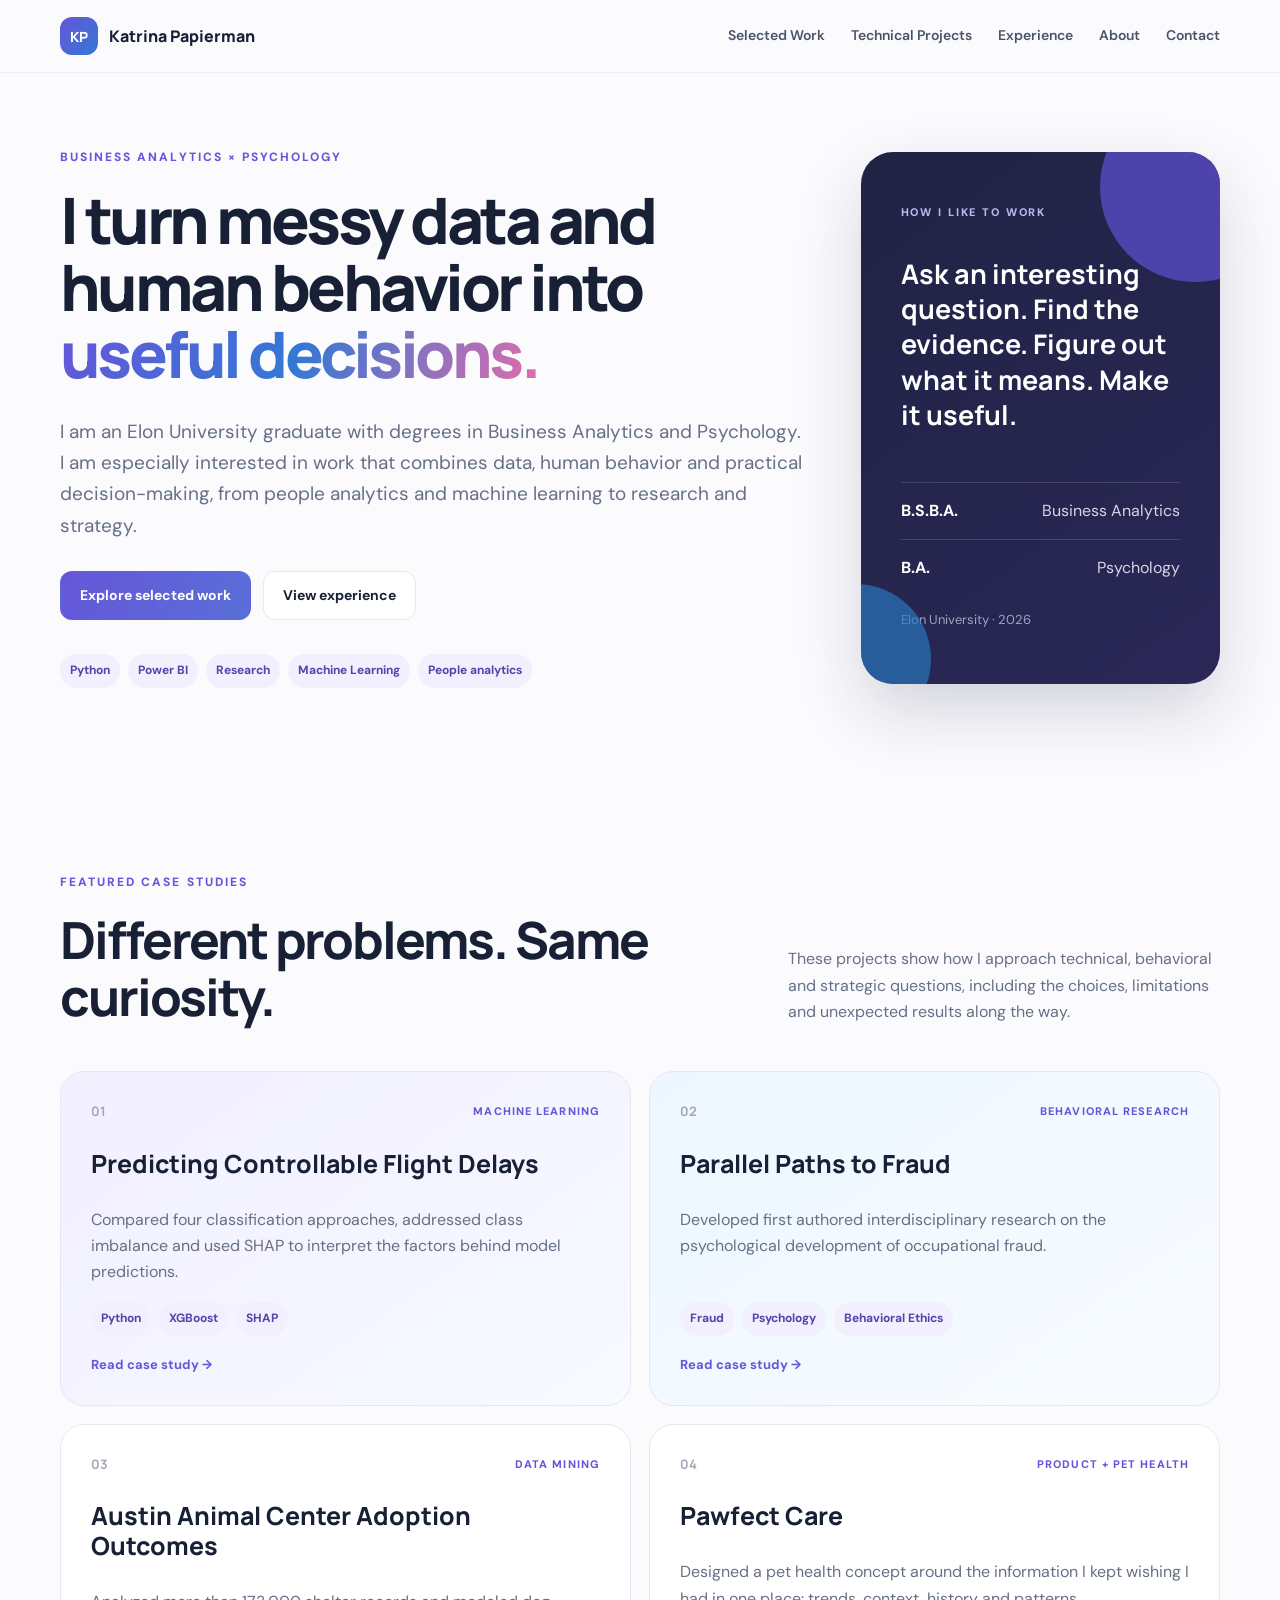
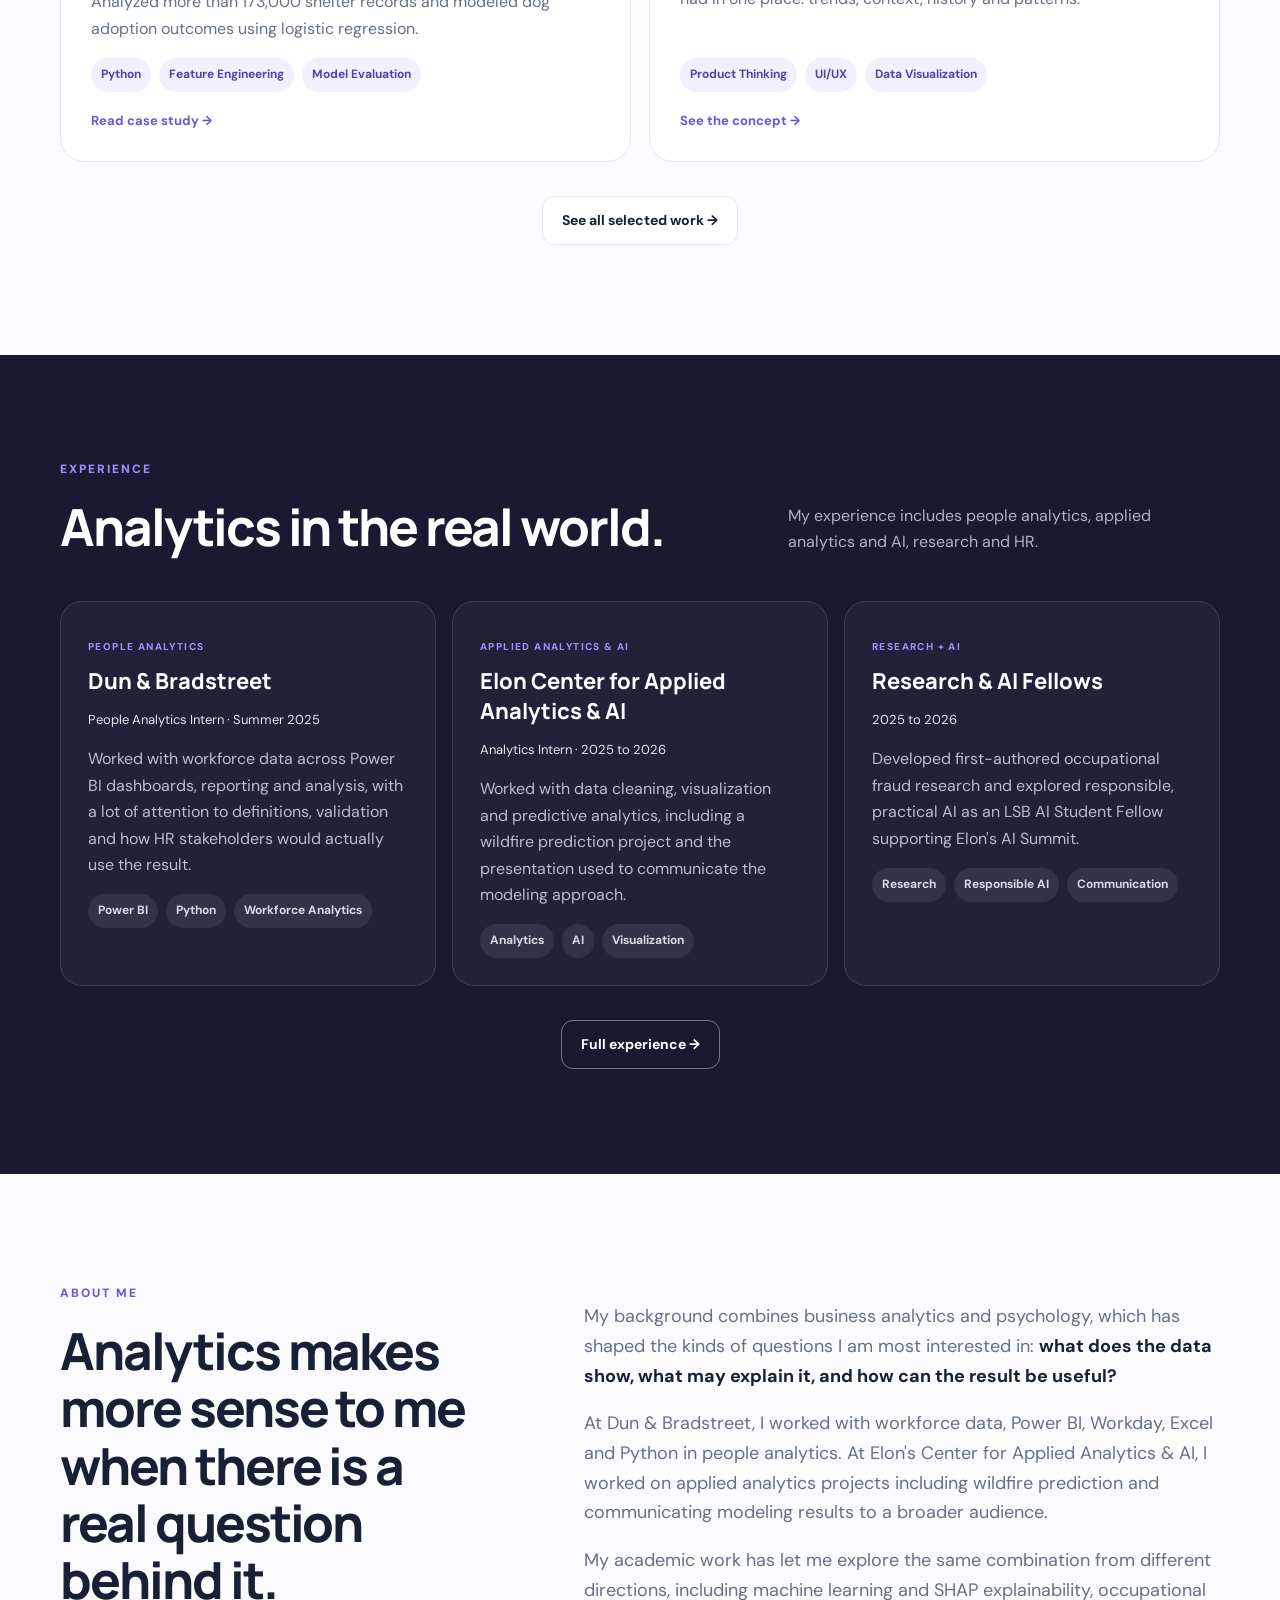
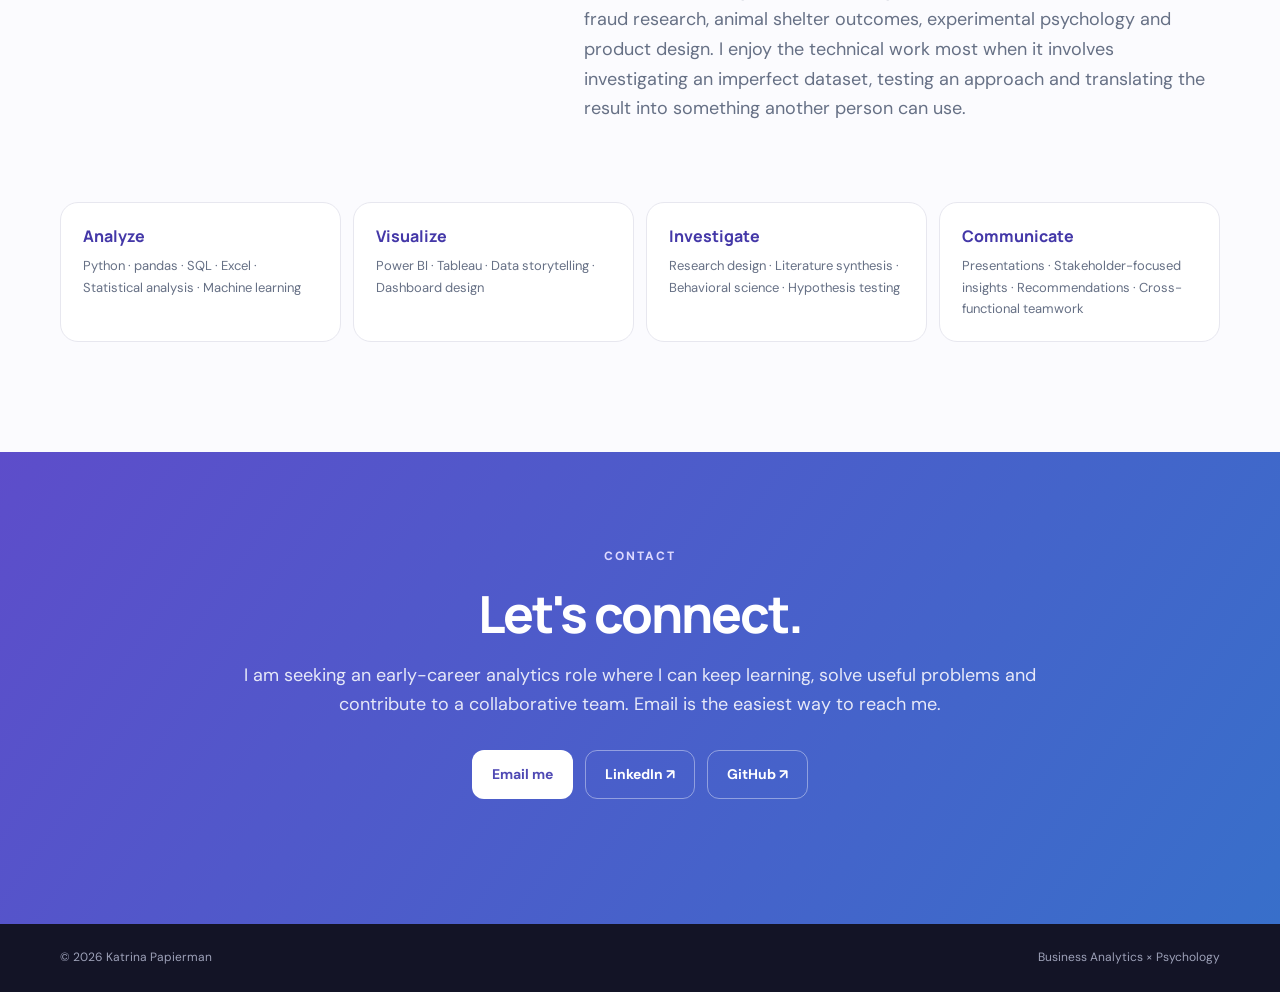
==== commit 43cc50ee: "Proofread capitalization grammar and terminology" ====
--- a/index.html
+++ b/index.html
@@ -1 +1 @@
-<!doctype html><html lang="en"><head><meta charset="utf-8"><meta name="viewport" content="width=device-width,initial-scale=1"><meta name="description" content="Katrina Papierman's portfolio in business analytics, psychology, people analytics, AI, research and strategy."><title>Katrina Papierman | Business Analytics + Psychology</title><link rel="preconnect" href="https://fonts.googleapis.com"><link rel="preconnect" href="https://fonts.gstatic.com" crossorigin><link href="https://fonts.googleapis.com/css2?family=DM+Sans:wght@400;500;600;700&family=Manrope:wght@500;600;700;800&display=swap" rel="stylesheet"><link rel="stylesheet" href="styles.css"><style>html,body{max-width:100%;overflow-x:hidden}.hero>*{min-width:0}@media(min-width:901px){.hero{grid-template-columns:minmax(0,1.35fr) minmax(300px,.65fr);gap:54px}.hero-card{min-height:390px}.hero h1{font-size:clamp(46px,5vw,68px)}}</style></head><body><header class="nav-wrap"><nav class="nav container"><a class="brand name-brand" href="#top"><span class="brand-mark">KP</span><span class="brand-name">Katrina Papierman</span></a><div class="nav-links"><a href="work.html">Selected Work</a><a href="projects.html">Technical Projects</a><a href="experience.html">Experience</a><a href="#about">About</a><a href="#contact">Contact</a></div></nav></header><main id="top"><section class="hero container"><div class="hero-copy"><p class="eyebrow">BUSINESS ANALYTICS <span>×</span> PSYCHOLOGY</p><h1>I turn messy data and human behavior into <em>useful decisions.</em></h1><p class="hero-text">I am an Elon University graduate with degrees in Business Analytics and Psychology. I am especially interested in work that combines data, human behavior and practical decision making, from People Analytics and machine learning to research and strategy.</p><div class="hero-actions"><a class="button primary" href="work.html">Explore selected work</a><a class="button ghost" href="experience.html">View experience</a></div><div class="quick-facts"><span>Python</span><span>Power BI</span><span>Research</span><span>Machine Learning</span><span>People Analytics</span></div></div><aside class="hero-card"><div class="orb orb-one"></div><div class="orb orb-two"></div><p class="card-kicker">HOW I LIKE TO WORK</p><p class="card-quote">Ask an interesting question. Find the evidence. Figure out what it means. Make it useful.</p><div class="degree"><strong>B.S.B.A.</strong><span>Business Analytics</span></div><div class="degree"><strong>B.A.</strong><span>Psychology</span></div><p class="school">Elon University · 2026</p></aside></section><section class="section container" id="work"><div class="section-heading"><div><p class="eyebrow">FEATURED CASE STUDIES</p><h2>Different problems. Same curiosity.</h2></div><p>These projects show how I approach technical, behavioral and strategic questions, including the choices, limitations and unexpected results along the way.</p></div><div class="project-grid"><a class="project featured card-link" href="work.html#flight"><div class="project-top"><span class="project-no">01</span><span class="tag">Machine Learning</span></div><h3>Predicting Controllable Flight Delays</h3><p>Compared four classification approaches, addressed class imbalance and used SHAP to interpret the factors behind model predictions.</p><div class="chips"><span>Python</span><span>XGBoost</span><span>SHAP</span></div><span class="read-more">Read case study →</span></a><a class="project research card-link" href="work.html#fraud"><div class="project-top"><span class="project-no">02</span><span class="tag">Behavioral Research</span></div><h3>Parallel Paths to Fraud</h3><p>Developed first authored interdisciplinary research on the psychological development of occupational fraud.</p><div class="chips"><span>Fraud</span><span>Psychology</span><span>Behavioral Ethics</span></div><span class="read-more">Read case study →</span></a><a class="project card-link" href="work.html#animals"><div class="project-top"><span class="project-no">03</span><span class="tag">Data Mining</span></div><h3>Austin Animal Center Adoption Outcomes</h3><p>Analyzed more than 173,000 shelter records and modeled dog adoption outcomes using logistic regression.</p><div class="chips"><span>Python</span><span>Feature Engineering</span><span>Model Evaluation</span></div><span class="read-more">Read case study →</span></a><a class="project card-link" href="work.html#pawfect"><div class="project-top"><span class="project-no">04</span><span class="tag">Product + Pet Health</span></div><h3>Pawfect Care</h3><p>Designed a pet health concept around the information I kept wishing I had in one place: trends, context, history and patterns.</p><div class="chips"><span>Product Thinking</span><span>UI/UX</span><span>Data Visualization</span></div><span class="read-more">See the concept →</span></a></div><div class="center-action"><a class="button ghost" href="work.html">See all selected work →</a></div></section><section class="experience-band" id="experience"><div class="container"><div class="section-heading light"><div><p class="eyebrow">EXPERIENCE</p><h2>Analytics in the real world.</h2></div><p>My experience includes People Analytics, applied analytics and AI, research and HR.</p></div><div class="experience-grid"><article><p class="role-type">PEOPLE ANALYTICS</p><h3>Dun &amp; Bradstreet</h3><p class="role">People Analytics Intern · Summer 2025</p><p>Worked with workforce data across Power BI dashboards, reporting and analysis, with a lot of attention to definitions, validation and how HR stakeholders would actually use the result.</p><div class="chips dark"><span>Power BI</span><span>Python</span><span>Workforce Analytics</span></div></article><article><p class="role-type">APPLIED ANALYTICS &amp; AI</p><h3>Elon Center for Applied Analytics &amp; AI</h3><p class="role">Analytics Intern · 2025 to 2026</p><p>Worked with data cleaning, visualization and predictive analytics, including a wildfire prediction project and the presentation used to communicate the modeling approach.</p><div class="chips dark"><span>Analytics</span><span>AI</span><span>Visualization</span></div></article><article><p class="role-type">RESEARCH + AI</p><h3>Research &amp; AI Fellows</h3><p class="role">2025 to 2026</p><p>Developed first authored occupational fraud research and explored responsible, practical AI as an LSB AI Student Fellow supporting Elon's AI Summit.</p><div class="chips dark"><span>Research</span><span>Responsible AI</span><span>Communication</span></div></article></div><div class="center-action"><a class="button light-button" href="experience.html">Full experience →</a></div></div></section><section class="section container" id="about"><div class="about-grid"><div><p class="eyebrow">ABOUT ME</p><h2>Analytics makes more sense to me when there is a real question behind it.</h2></div><div class="about-copy"><p>My background combines Business Analytics and Psychology, which has shaped the kinds of questions I am most interested in: <strong>what does the data show, what may explain it, and how can the result be useful?</strong></p><p>At Dun &amp; Bradstreet, I worked with workforce data, Power BI, Workday, Excel and Python in People Analytics. At Elon's Center for Applied Analytics &amp; AI, I worked on applied analytics projects including wildfire prediction and communicating modeling results to a broader audience.</p><p>My academic work has let me explore the same combination from different directions, including machine learning and SHAP explainability, occupational fraud research, animal shelter outcomes, experimental psychology and product design. I enjoy the technical work most when it involves investigating an imperfect dataset, testing an approach and translating the result into something another person can use.</p></div></div><div class="skills"><div><h4>Analyze</h4><p>Python · pandas · SQL · Excel · Statistical Analysis · Machine Learning</p></div><div><h4>Visualize</h4><p>Power BI · Tableau · Data Storytelling · Dashboard Design</p></div><div><h4>Investigate</h4><p>Research Design · Literature Synthesis · Behavioral Science · Hypothesis Testing</p></div><div><h4>Communicate</h4><p>Presentations · Stakeholder Focused Insights · Recommendations · Cross Functional Teamwork</p></div></div></section><section class="contact" id="contact"><div class="container contact-inner"><p class="eyebrow">CONTACT</p><h2>Let's connect.</h2><p>I am seeking an early career analytics role where I can keep learning, solve useful problems and contribute to a collaborative team. Email is the easiest way to reach me.</p><div class="hero-actions"><a class="button primary" href="mailto:kpapierman@gmail.com">Email me</a><a class="button ghost light-button" href="https://www.linkedin.com/in/Katrina-Papierman" target="_blank" rel="noreferrer">LinkedIn ↗</a><a class="button ghost light-button" href="https://github.com/kpapierman" target="_blank" rel="noreferrer">GitHub ↗</a></div></div></section></main><footer><div class="container"><span>© 2026 Katrina Papierman</span><span>Business Analytics × Psychology</span></div></footer></body></html>+<!doctype html><html lang="en"><head><meta charset="utf-8"><meta name="viewport" content="width=device-width,initial-scale=1"><meta name="description" content="Katrina Papierman's portfolio in business analytics, psychology, people analytics, AI, research and strategy."><title>Katrina Papierman | Business Analytics + Psychology</title><link rel="preconnect" href="https://fonts.googleapis.com"><link rel="preconnect" href="https://fonts.gstatic.com" crossorigin><link href="https://fonts.googleapis.com/css2?family=DM+Sans:wght@400;500;600;700&family=Manrope:wght@500;600;700;800&display=swap" rel="stylesheet"><link rel="stylesheet" href="styles.css"><style>html,body{max-width:100%;overflow-x:hidden}.hero>*{min-width:0}@media(min-width:901px){.hero{grid-template-columns:minmax(0,1.35fr) minmax(300px,.65fr);gap:54px}.hero-card{min-height:390px}.hero h1{font-size:clamp(46px,5vw,68px)}}</style></head><body><header class="nav-wrap"><nav class="nav container"><a class="brand name-brand" href="#top"><span class="brand-mark">KP</span><span class="brand-name">Katrina Papierman</span></a><div class="nav-links"><a href="work.html">Selected Work</a><a href="projects.html">Technical Projects</a><a href="experience.html">Experience</a><a href="#about">About</a><a href="#contact">Contact</a></div></nav></header><main id="top"><section class="hero container"><div class="hero-copy"><p class="eyebrow">BUSINESS ANALYTICS <span>×</span> PSYCHOLOGY</p><h1>I turn messy data and human behavior into <em>useful decisions.</em></h1><p class="hero-text">I am an Elon University graduate with degrees in Business Analytics and Psychology. I am especially interested in work that combines data, human behavior and practical decision-making, from people analytics and machine learning to research and strategy.</p><div class="hero-actions"><a class="button primary" href="work.html">Explore selected work</a><a class="button ghost" href="experience.html">View experience</a></div><div class="quick-facts"><span>Python</span><span>Power BI</span><span>Research</span><span>Machine Learning</span><span>People analytics</span></div></div><aside class="hero-card"><div class="orb orb-one"></div><div class="orb orb-two"></div><p class="card-kicker">HOW I LIKE TO WORK</p><p class="card-quote">Ask an interesting question. Find the evidence. Figure out what it means. Make it useful.</p><div class="degree"><strong>B.S.B.A.</strong><span>Business Analytics</span></div><div class="degree"><strong>B.A.</strong><span>Psychology</span></div><p class="school">Elon University · 2026</p></aside></section><section class="section container" id="work"><div class="section-heading"><div><p class="eyebrow">FEATURED CASE STUDIES</p><h2>Different problems. Same curiosity.</h2></div><p>These projects show how I approach technical, behavioral and strategic questions, including the choices, limitations and unexpected results along the way.</p></div><div class="project-grid"><a class="project featured card-link" href="work.html#flight"><div class="project-top"><span class="project-no">01</span><span class="tag">Machine Learning</span></div><h3>Predicting Controllable Flight Delays</h3><p>Compared four classification approaches, addressed class imbalance and used SHAP to interpret the factors behind model predictions.</p><div class="chips"><span>Python</span><span>XGBoost</span><span>SHAP</span></div><span class="read-more">Read case study →</span></a><a class="project research card-link" href="work.html#fraud"><div class="project-top"><span class="project-no">02</span><span class="tag">Behavioral Research</span></div><h3>Parallel Paths to Fraud</h3><p>Developed first authored interdisciplinary research on the psychological development of occupational fraud.</p><div class="chips"><span>Fraud</span><span>Psychology</span><span>Behavioral Ethics</span></div><span class="read-more">Read case study →</span></a><a class="project card-link" href="work.html#animals"><div class="project-top"><span class="project-no">03</span><span class="tag">Data Mining</span></div><h3>Austin Animal Center Adoption Outcomes</h3><p>Analyzed more than 173,000 shelter records and modeled dog adoption outcomes using logistic regression.</p><div class="chips"><span>Python</span><span>Feature Engineering</span><span>Model Evaluation</span></div><span class="read-more">Read case study →</span></a><a class="project card-link" href="work.html#pawfect"><div class="project-top"><span class="project-no">04</span><span class="tag">Product + Pet Health</span></div><h3>Pawfect Care</h3><p>Designed a pet health concept around the information I kept wishing I had in one place: trends, context, history and patterns.</p><div class="chips"><span>Product Thinking</span><span>UI/UX</span><span>Data Visualization</span></div><span class="read-more">See the concept →</span></a></div><div class="center-action"><a class="button ghost" href="work.html">See all selected work →</a></div></section><section class="experience-band" id="experience"><div class="container"><div class="section-heading light"><div><p class="eyebrow">EXPERIENCE</p><h2>Analytics in the real world.</h2></div><p>My experience includes people analytics, applied analytics and AI, research and HR.</p></div><div class="experience-grid"><article><p class="role-type">PEOPLE ANALYTICS</p><h3>Dun &amp; Bradstreet</h3><p class="role">People Analytics Intern · Summer 2025</p><p>Worked with workforce data across Power BI dashboards, reporting and analysis, with a lot of attention to definitions, validation and how HR stakeholders would actually use the result.</p><div class="chips dark"><span>Power BI</span><span>Python</span><span>Workforce Analytics</span></div></article><article><p class="role-type">APPLIED ANALYTICS &amp; AI</p><h3>Elon Center for Applied Analytics &amp; AI</h3><p class="role">Analytics Intern · 2025 to 2026</p><p>Worked with data cleaning, visualization and predictive analytics, including a wildfire prediction project and the presentation used to communicate the modeling approach.</p><div class="chips dark"><span>Analytics</span><span>AI</span><span>Visualization</span></div></article><article><p class="role-type">RESEARCH + AI</p><h3>Research &amp; AI Fellows</h3><p class="role">2025 to 2026</p><p>Developed first-authored occupational fraud research and explored responsible, practical AI as an LSB AI Student Fellow supporting Elon's AI Summit.</p><div class="chips dark"><span>Research</span><span>Responsible AI</span><span>Communication</span></div></article></div><div class="center-action"><a class="button light-button" href="experience.html">Full experience →</a></div></div></section><section class="section container" id="about"><div class="about-grid"><div><p class="eyebrow">ABOUT ME</p><h2>Analytics makes more sense to me when there is a real question behind it.</h2></div><div class="about-copy"><p>My background combines business analytics and psychology, which has shaped the kinds of questions I am most interested in: <strong>what does the data show, what may explain it, and how can the result be useful?</strong></p><p>At Dun &amp; Bradstreet, I worked with workforce data, Power BI, Workday, Excel and Python in people analytics. At Elon's Center for Applied Analytics &amp; AI, I worked on applied analytics projects including wildfire prediction and communicating modeling results to a broader audience.</p><p>My academic work has let me explore the same combination from different directions, including machine learning and SHAP explainability, occupational fraud research, animal shelter outcomes, experimental psychology and product design. I enjoy the technical work most when it involves investigating an imperfect dataset, testing an approach and translating the result into something another person can use.</p></div></div><div class="skills"><div><h4>Analyze</h4><p>Python · pandas · SQL · Excel · Statistical analysis · Machine learning</p></div><div><h4>Visualize</h4><p>Power BI · Tableau · Data storytelling · Dashboard design</p></div><div><h4>Investigate</h4><p>Research design · Literature synthesis · Behavioral science · Hypothesis testing</p></div><div><h4>Communicate</h4><p>Presentations · Stakeholder-focused insights · Recommendations · Cross-functional teamwork</p></div></div></section><section class="contact" id="contact"><div class="container contact-inner"><p class="eyebrow">CONTACT</p><h2>Let's connect.</h2><p>I am seeking an early-career analytics role where I can keep learning, solve useful problems and contribute to a collaborative team. Email is the easiest way to reach me.</p><div class="hero-actions"><a class="button primary" href="mailto:kpapierman@gmail.com">Email me</a><a class="button ghost light-button" href="https://www.linkedin.com/in/Katrina-Papierman" target="_blank" rel="noreferrer">LinkedIn ↗</a><a class="button ghost light-button" href="https://github.com/kpapierman" target="_blank" rel="noreferrer">GitHub ↗</a></div></div></section></main><footer><div class="container"><span>© 2026 Katrina Papierman</span><span>Business Analytics × Psychology</span></div></footer></body></html>
